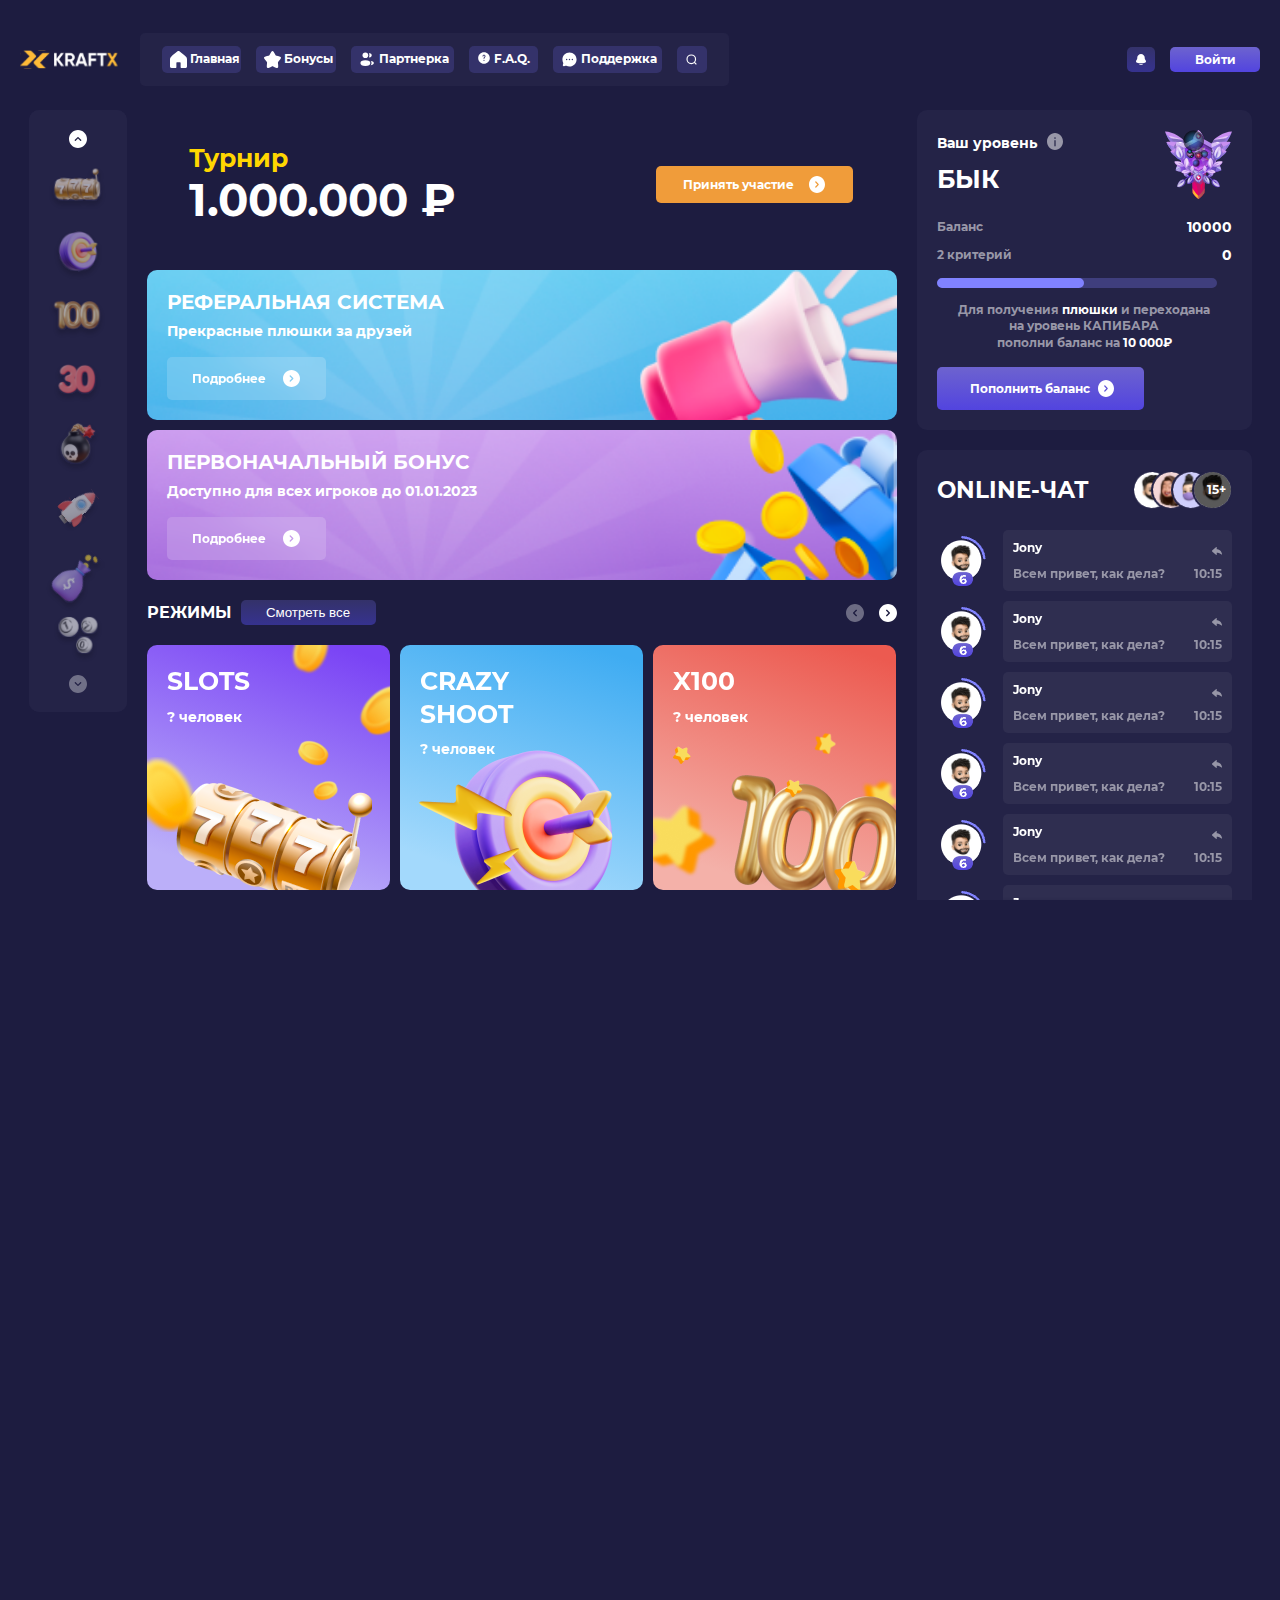
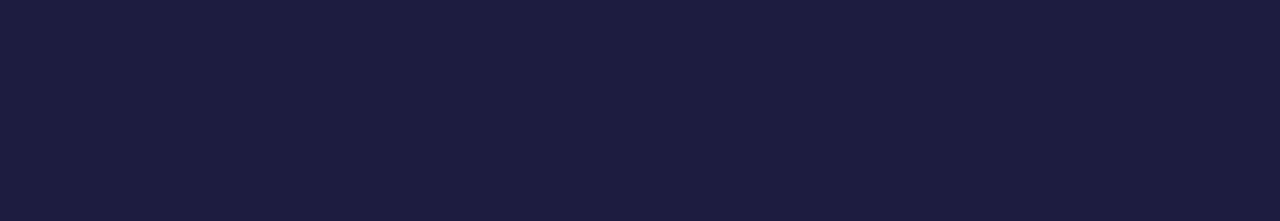
==== index.html @ 792ee2bb "1" ====
<!DOCTYPE html>
<html lang="ru">
  <head>
    <meta charset="UTF-8" />
    <meta name="viewport" content="width=device-width, initial-scale=1.0" />
    <link
      rel="stylesheet"
      href="https://cdn.jsdelivr.net/npm/swiper@11/swiper-bundle.min.css"
    />
    <link rel="stylesheet" href="css/index.css" />
    <title>kraftX</title>
  </head>
  <body class="page">
    <div class="wrapper">
      <header class="header">
        <div class="header__wrapper">
          <div class="header__inner">
            <img class="logo" src="img/logo.svg" alt="лого" />
            <ul class="header__list">
              <li>
                <img src="img/Vector.svg" alt="icon" />
                <a href="#">Главная</a>
              </li>
              <li>
                <img src="img/Vector (1).svg" alt="icon" />
                <a href="#">Бонусы</a>
              </li>
              <li>
                <img src="img/Vector(2).svg" alt="icon" />
                <a href="#">Партнерка</a>
              </li>
              <li>
                <a href="#"><img src="img/Vector(3).svg" alt="icon" /></a>
                <a href="#">F.A.Q.</a>
              </li>
              <li>
                <img src="img/Vector(4).svg" alt="icon" />
                <a href="#">Поддержка</a>
              </li>
              <li class="nav-search">
                <input class="input-search" type="text" placeholder="Поиск" />
                <img src="img/search.svg" alt="search" />
              </li>
            </ul>
            <div class="header__item-btn">
              <a href="#">
                <img
                  class="chat__send-wrap-img"
                  src="img/Vector(5).svg"
                  alt="иконка"
                />
              </a>
              <button class="header__in-button">Войти</button>
            </div>
            <div class="header__burger">
              <span></span>
            </div>
          </div>
        </div>
      </header>
      <div class="mobile-menu">
        <div class="mobile-menu-inner">
          <ul class="mobile-list">
            <li>
              <a class="link-mobile" href="">Главная</a>
            </li>
            <li>
              <a class="link-mobile" href="#">Бонусы</a>
            </li>
            <li>
              <a class="link-mobile" href="">Партнерка</a>
            </li>
            <li>
              <a class="link-mobile" href="#">FAQ</a>
            </li>
            <li>
              <a class="link-mobile" href="#">Поддержка</a>
            </li>
            <li class="nav-search-mobile">
              <input class="input-search" type="text" placeholder="Поиск" />
              <img src="img/search.svg" alt="search" />
            </li>
            <li>
              <button class="header__in-button-mob">Войти</button>
            </li>
          </ul>
        </div>
      </div>
      <main class="content">
        <section class="main-section">
          <div class="container">
            <div class="main-section__wrapper">
              <div class="aside-wrapper">
                <aside class="aside__first-two">
                  <span class="aside-top"></span>
                  <span class="aside-bottom"></span>
                  <div class="swiper-button-prev-two">
                    <img src="img/Vector (2).svg" alt="prev" />
                  </div>
                  <div class="swiper-button-next-two">
                    <img src="img/Vector (33).svg" alt="next" />
                  </div>
                  <div class="swiper swiper-two">
                    <div class="swiper-wrapper swiper-wrapper-two">
                      <div class="swiper-slide swiper-slide-two">
                        <a href="#" target="_blank">
                          <img class="slide-1" src="img/game1.svg" alt="" />
                        </a>
                        <div class="slide-hover"></div>
                      </div>
                      <div class="swiper-slide swiper-slide-two">
                        <a href="#" target="_blank">
                          <img class="slide-2" src="img/game2.svg" alt="" />
                        </a>
                        <div class="slide-hover"></div>
                      </div>
                      <div class="swiper-slide swiper-slide-two">
                        <a href="#" target="_blank">
                          <img class="slide-3" src="img/game3.svg" alt="" />
                        </a>
                        <div class="slide-hover"></div>
                      </div>
                      <div class="swiper-slide swiper-slide-two">
                        <a href="#" target="_blank">
                          <img class="slide-4" src="img/game4.svg" alt="" />
                        </a>
                        <div class="slide-hover"></div>
                      </div>
                      <div class="swiper-slide swiper-slide-two">
                        <a href="#" target="_blank">
                          <img class="slide-5" src="img/game5.svg" alt="" />
                        </a>
                        <div class="slide-hover"></div>
                      </div>
                      <div class="swiper-slide swiper-slide-two">
                        <a href="#" target="_blank">
                          <img class="slide-6" src="img/game6.svg" alt="" />
                        </a>
                        <div class="slide-hover"></div>
                      </div>
                      <div class="swiper-slide swiper-slide-two">
                        <a href="#" target="_blank">
                          <img class="slide-7" src="img/game7.svg" alt="" />
                        </a>
                        <div class="slide-hover"></div>
                      </div>
                      <div class="swiper-slide swiper-slide-two">
                        <a href="#" target="_blank">
                          <img class="slide-8" src="img/game8.svg" alt="" />
                        </a>
                        <div class="slide-hover"></div>
                      </div>
                      <div class="swiper-slide swiper-slide-two">
                        <a href="#" target="_blank">
                          <img class="slide-1" src="img/game1.svg" alt="" />
                        </a>
                        <div class="slide-hover"></div>
                      </div>
                      <div class="swiper-slide swiper-slide-two">
                        <a href="#" target="_blank">
                          <img class="slide-2" src="img/game2.svg" alt="" />
                        </a>
                        <div class="slide-hover"></div>
                      </div>
                      <div class="swiper-slide swiper-slide-two">
                        <a href="#" target="_blank">
                          <img class="slide-3" src="img/game3.svg" alt="" />
                        </a>
                        <div class="slide-hover"></div>
                      </div>
                    </div>
                  </div>
                </aside>
                <span class="aside-button">
                  <div class="aside-button-info">
                    <span></span>
                    <p>1000</p>
                  </div>
                </span>
              </div>
              <div class="baners">
                <a href="#">
                  <div class="baners__top">
                    <div class="baners__top-text">
                      <h1>Турнир</h1>
                      <h2>1.000.000 ₽</h2>
                    </div>
                    <button class="btn-hover">
                      Принять участие
                      <img
                        class="btn-hover-img"
                        src="img/Vector (6).svg"
                        alt="icon"
                      />
                    </button>
                  </div>
                </a>
                <div class="baners__centr">
                  <div class="baners__centr-left">
                    <!--ссылка перехода по клику баннера-->
                    <a class="baners-link" href="#"></a>
                    <div class="baners__centr-left-text">
                      <h2>Реферальная система</h2>
                      <h3>Прекрасные плюшки за друзей</h3>
                    </div>
                    <button class="btn-hover">
                      <a href="#">Подробнее</a>
                      <img
                        class="btn-hover-img"
                        src="img/Vector (6).svg"
                        alt="icon"
                      />
                    </button>
                  </div>
                  <div class="baners__centr-left baners__centr-right">
                    <!--ссылка перехода по клику баннера-->
                    <a class="baners-link" href="#"></a>
                    <div class="baners__centr-left-text">
                      <h2>Первоначальный бонус</h2>
                      <h3>Доступно для всех игроков до 01.01.2023</h3>
                    </div>
                    <button class="btn-hover">
                      <a href="#">Подробнее</a>
                      <img
                        class="btn-hover-img"
                        src="img/Vector (6).svg"
                        alt="icon"
                      />
                    </button>
                  </div>
                </div>
                <div class="nav-centr">
                  <div class="nav-centr__item">
                    <h2>Режимы</h2>
                    <button>
                      <a href="#">Смотреть все</a>
                    </button>
                  </div>
                  <div class="centr-button-item">
                    <div
                      class="swiper-button-prev centr-button-prev swiper-button-disabled"
                      tabindex="-1"
                      role="button"
                      aria-label="Previous slide"
                      aria-controls="swiper-wrapper-53e3101ac05f168f9"
                      aria-disabled="true"
                    >
                      <img src="img/Vector (2).svg" alt="prev" />
                    </div>
                    <div
                      class="swiper-button-next centr-button-next"
                      tabindex="0"
                      role="button"
                      aria-label="Next slide"
                      aria-controls="swiper-wrapper-53e3101ac05f168f9"
                      aria-disabled="false"
                    >
                      <img src="img/Vector (33).svg" alt="next" />
                    </div>
                  </div>
                </div>
                <article>
                  <div
                    class="swiper mySwiper swiper-initialized swiper-horizontal swiper-backface-hidden"
                  >
                    <div
                      class="swiper-wrapper"
                      id="swiper-wrapper-53c22858ede9c246"
                      aria-live="polite"
                    >
                      <div
                        class="swiper-slide swiper-slide-active"
                        role="group"
                        aria-label="1 / 5"
                        style="width: 224.25px; margin-right: 10px"
                      >
                        <div class="swiper-slide-centr">
                          <div class="swiper-slide slots slots-1-bg">
                            <!--ссылка перехода по клику баннера-->
                            <a class="baners-link" href="#"></a>
                            <img
                              class="slots-1-img"
                              src="./img/s1.png"
                              alt=""
                            />
                            <img class="ps-5" src="./img/ps-5.png" alt="" />
                            <img class="ps-4" src="./img/ps-4.png" alt="" />
                            <img class="ps-3" src="./img/ps-3.png" alt="" />
                            <img class="ps-2" src="./img/ps-2.png" alt="" />
                            <img class="ps-1" src="./img/ps1.png" alt="" />
                            <a class="slots-2-text" href="#">
                              <h3>Slots</h3>
                              <p>? человек</p>
                            </a>
                          </div>
                          <div class="swiper-slide slots slots-5 slots-5-bg">
                            <!--ссылка перехода по клику баннера-->
                            <a class="baners-link" href="#"></a>
                            <img
                              class="slots-5-img"
                              src="./img/s5.png"
                              alt=""
                            />
                            <img class="ps5-1" src="./img/ps5-1.png" alt="" />
                            <img class="ps5-2" src="./img/ps5-2.png" alt="" />
                            <img class="ps5-3" src="./img/ps5-2.png" alt="" />
                            <a class="slots-2-text" href="#">
                              <h3>Mines</h3>
                              <p>? человек</p>
                            </a>
                          </div>
                        </div>
                      </div>
                      <div
                        class="swiper-slide swiper-slide-next"
                        role="group"
                        aria-label="2 / 5"
                        style="width: 224.25px; margin-right: 10px"
                      >
                        <div class="swiper-slide-centr">
                          <div class="swiper-slide slots slots-2 slots-2-bg">
                            <!--ссылка перехода по клику баннера-->
                            <a class="baners-link" href="#"></a>
                            <img
                              class="slots-2-img"
                              src="./img/s2.png"
                              alt=""
                            />
                            <img
                              class="slots-2-icon"
                              src="./img/Rectangle1.png"
                              alt=""
                            />
                            <img
                              class="slots-2-icon2"
                              src="./img/Rectangle2.png"
                              alt=""
                            />
                            <a class="slots-2-text" href="#">
                              <h3>
                                Crazy<br />
                                shoot
                              </h3>
                              <p>? человек</p>
                            </a>
                          </div>
                          <div class="swiper-slide slots slots-6 slots-6-bg">
                            <!--ссылка перехода по клику баннера-->
                            <a class="baners-link" href="#"></a>
                            <img
                              class="slots-6-img"
                              src="./img/s6.png"
                              alt=""
                            />
                            <img
                              class="slots-6-icon1"
                              src="./img/slots-6-icon1.png"
                              alt=""
                            />
                            <img
                              class="slots-6-icon2"
                              src="./img/slots-6-icon.png"
                              alt=""
                            />
                            <img
                              class="slots-6-icon3"
                              src="./img/slots-6-icon2.png"
                              alt=""
                            />
                            <img
                              class="slots-6-icon4"
                              src="./img/slots-6-icon4.png"
                              alt=""
                            />
                            <a class="slots-2-text" href="#">
                              <h3>Crash</h3>
                              <p>? человек</p>
                            </a>
                          </div>
                        </div>
                      </div>
                      <div
                        class="swiper-slide"
                        role="group"
                        aria-label="3 / 5"
                        style="width: 224.25px; margin-right: 10px"
                      >
                        <div class="swiper-slide-centr">
                          <div class="swiper-slide slots slots-2 slots-3-bg">
                            <!--ссылка перехода по клику баннера-->
                            <a class="baners-link" href="#"></a>
                            <img
                              class="slots-3-img"
                              src="./img/s3.png"
                              alt=""
                            />
                            <img
                              class="slots-3-icon1"
                              src="./img/slots-3-icon1.png"
                              alt=""
                            />
                            <img
                              class="slots-3-icon2"
                              src="./img/slots-3-icon2.png"
                              alt=""
                            />
                            <img
                              class="slots-3-icon3"
                              src="./img/slots-3-icon3.png"
                              alt=""
                            />
                            <img
                              class="slots-3-icon4"
                              src="./img/slots-3-icon4.png"
                              alt=""
                            />
                            <img
                              class="slots-3-icon5"
                              src="./img/slots-3-icon5.png"
                              alt=""
                            />
                            <img
                              class="slots-3-icon6"
                              src="./img/slots-3-icon6.png"
                              alt=""
                            />
                            <a class="slots-2-text" href="#">
                              <h3>X100</h3>
                              <p>? человек</p>
                            </a>
                          </div>
                          <div class="swiper-slide slots slots-6 slots-0-bg">
                            <!--ссылка перехода по клику баннера-->
                            <a class="baners-link" href="#"></a>
                            <img
                              class="slots-0-img"
                              src="./img/s0.png"
                              alt=""
                            />
                            <img
                              class="slots-0-icon1"
                              src="./img/slots-0-icon1.png"
                              alt=""
                            />
                            <img
                              class="slots-0-icon2"
                              src="./img/slots-0-icon2.png"
                              alt=""
                            />
                            <img
                              class="slots-0-icon3"
                              src="./img/slots-0-icon3.png"
                              alt=""
                            />
                            <img
                              class="slots-0-icon4"
                              src="./img/slots-0-icon4.png"
                              alt=""
                            />
                            <a class="slots-2-text" href="#">
                              <h3>coinflip</h3>
                              <p>? человек</p>
                            </a>
                          </div>
                        </div>
                      </div>
                      <div
                        class="swiper-slide"
                        role="group"
                        aria-label="4 / 5"
                        style="width: 224.25px; margin-right: 10px"
                      >
                        <div class="swiper-slide-centr">
                          <div class="swiper-slide slots slots-2 slots-4-bg">
                            <!--ссылка перехода по клику баннера-->
                            <a class="baners-link" href="#"></a>
                            <img
                              class="slots-4-img"
                              src="./img/s4.png"
                              alt=""
                            />
                            <img
                              class="slots-4-icon1"
                              src="./img/slots-4-icon1.png"
                              alt=""
                            />
                            <img
                              class="slots-4-icon2"
                              src="./img/slots-4-icon2.png"
                              alt=""
                            />
                            <img
                              class="slots-4-icon3"
                              src="./img/slots-4-icon3.png"
                              alt=""
                            />
                            <img
                              class="slots-4-icon4"
                              src="./img/slots-4-icon4.png"
                              alt=""
                            />
                            <a class="slots-2-text" href="#">
                              <h3>X300</h3>
                              <p>? человек</p>
                            </a>
                          </div>
                          <div class="swiper-slide slots slots-6 slots-7-bg">
                            <!--ссылка перехода по клику баннера-->
                            <a class="baners-link" href="#"></a>
                            <img
                              class="slots-7-icon1"
                              src="./img/slots-7-icon1.png"
                              alt=""
                            />
                            <img
                              class="slots-7-icon2"
                              src="./img/slots-7-icon2.png"
                              alt=""
                            />
                            <img
                              class="slots-7-icon3"
                              src="./img/slots-7-icon3.png"
                              alt=""
                            />
                            <img
                              class="slots-7-icon4"
                              src="./img/slots-7-icon4.png"
                              alt=""
                            />
                            <img
                              class="slots-7-icon5"
                              src="./img/slots-7-icon5.png"
                              alt=""
                            />
                            <img
                              class="slots-7-icon6"
                              src="./img/slots-7-icon6.png"
                              alt=""
                            />
                            <a class="slots-2-text" href="#">
                              <h3>keno</h3>
                              <p>? человек</p>
                            </a>
                          </div>
                        </div>
                      </div>
                      <div
                        class="swiper-slide"
                        role="group"
                        aria-label="5 / 5"
                        style="width: 224.25px; margin-right: 10px"
                      >
                        <div class="swiper-slide-centr">
                          <div class="swiper-slide slots slots-7-bg">
                            <!--ссылка перехода по клику баннера-->
                            <a class="baners-link" href="#"></a>
                            <a class="slots-2-text" href="#">
                              <h3>Slots</h3>
                              <p>? человек</p>
                            </a>
                          </div>
                          <div class="swiper-slide slots slots-7-bg">
                            <!--ссылка перехода по клику баннера-->
                            <a class="baners-link" href="#"></a>
                            <a class="slots-2-text" href="#">
                              <h3>Mines</h3>
                              <p>? человек</p>
                            </a>
                          </div>
                        </div>
                      </div>
                    </div>

                    <div class="swiper-pagination"></div>
                    <span
                      class="swiper-notification"
                      aria-live="assertive"
                      aria-atomic="true"
                    ></span>
                  </div>
                </article>
              </div>
              <div class="aside-left-wrapper">
                <div class="aside-left">
                  <div class="aside-left__top">
                    <div class="aside-left__top-item">
                      <div class="aside-left__top-text">
                        <p>Ваш уровень</p>
                        <a class="info-visible" href="#"
                          ><img src="img/Vector (32).svg" alt="icon" />
                          <div class="info-hidden"></div
                        ></a>
                      </div>
                      <h4>Бык</h4>
                    </div>
                    <div class="aside-left__top-image">
                      <img src="img/Group.svg" alt="icon" />
                    </div>
                  </div>
                  <div class="aside-left__centr">
                    <div class="aside-left__centr-text">
                      <p>Баланс</p>
                      <span>10000</span>
                    </div>
                    <div class="aside-left__centr-text">
                      <p>2 критерий</p>
                      <span>0</span>
                    </div>
                  </div>
                  <div class="aside-level-line__container">
                    <div class="aside-level__line-1"></div>
                    <div class="aside-level__line-2"></div>
                  </div>
                  <div class="get-bounuses">
                    <p>Для получения <span>плюшки</span> и переходана</p>
                    <p>на уровень КАПИБАРА</p>
                    <p>пополни баланс на <span>10 000₽</span></p>
                  </div>
                  <div class="up-balance">
                    <button class="btn-hover">
                      <a href="#">Пополнить баланс</a>
                      <img
                        class="btn-hover-img"
                        src="img/Vector (6).svg"
                        alt="icon"
                      />
                    </button>
                  </div>
                </div>
                <div class="aside-left__chat">
                  <div class="aside-left__chat-top">
                    <h3>Online-чат</h3>
                    <div class="aside-left__chat-images">
                      <img src="img/img.png" alt="profile" />
                      <img src="img/img (1).png" alt="profile" />
                      <img src="img/img (2).png" alt="profile" />
                      <div class="chat-numbers">
                        <img src="img/img (3).png" alt="profile" />
                        <p>15+</p>
                      </div>
                    </div>
                  </div>
                  <div class="aside-left__chat-text">
                    <div class="chat-group__article-container">
                      <img src="img/person level.png" alt="person-icon" />
                      <div class="chat-group__container">
                        <div>
                          <div class="chat-container-1">
                            <h5>Jony</h5>
                            <a href="#"
                              ><img
                                class="chat-share__icon"
                                src="img/Vector (45).svg"
                                alt="share icon"
                            /></a>
                          </div>
                        </div>
                        <div class="chat-container-2">
                          <p>Всем привет, как дела?</p>
                          <p>10:15</p>
                        </div>
                      </div>
                    </div>
                    <div class="chat-group__article-container">
                      <img src="img/person level.png" alt="person-icon" />
                      <div class="chat-group__container">
                        <div>
                          <div class="chat-container-1">
                            <h5>Jony</h5>
                            <a href="#"
                              ><img
                                class="chat-share__icon"
                                src="img/Vector (45).svg"
                                alt="share icon"
                            /></a>
                          </div>
                        </div>
                        <div class="chat-container-2">
                          <p>Всем привет, как дела?</p>
                          <p>10:15</p>
                        </div>
                      </div>
                    </div>
                    <div class="chat-group__article-container">
                      <img src="img/person level.png" alt="person-icon" />
                      <div class="chat-group__container">
                        <div>
                          <div class="chat-container-1">
                            <h5>Jony</h5>
                            <a href="#"
                              ><img
                                class="chat-share__icon"
                                src="img/Vector (45).svg"
                                alt="share icon"
                            /></a>
                          </div>
                        </div>
                        <div class="chat-container-2">
                          <p>Всем привет, как дела?</p>
                          <p>10:15</p>
                        </div>
                      </div>
                    </div>
                    <div class="chat-group__article-container">
                      <img src="img/person level.png" alt="person-icon" />
                      <div class="chat-group__container">
                        <div>
                          <div class="chat-container-1">
                            <h5>Jony</h5>
                            <a href="#"
                              ><img
                                class="chat-share__icon"
                                src="img/Vector (45).svg"
                                alt="share icon"
                            /></a>
                          </div>
                        </div>
                        <div class="chat-container-2">
                          <p>Всем привет, как дела?</p>
                          <p>10:15</p>
                        </div>
                      </div>
                    </div>
                    <div class="chat-group__article-container">
                      <img src="img/person level.png" alt="person-icon" />
                      <div class="chat-group__container">
                        <div>
                          <div class="chat-container-1">
                            <h5>Jony</h5>
                            <a href="#"
                              ><img
                                class="chat-share__icon"
                                src="img/Vector (45).svg"
                                alt="share icon"
                            /></a>
                          </div>
                        </div>
                        <div class="chat-container-2">
                          <p>Всем привет, как дела?</p>
                          <p>10:15</p>
                        </div>
                      </div>
                    </div>
                    <div class="chat-group__article-container">
                      <img src="img/person level.png" alt="person-icon" />
                      <div class="chat-group__container">
                        <div>
                          <div class="chat-container-1">
                            <h5>Jony</h5>
                            <a href="#"
                              ><img
                                class="chat-share__icon"
                                src="img/Vector (45).svg"
                                alt="share icon"
                            /></a>
                          </div>
                        </div>
                        <div class="chat-container-2">
                          <p>Всем привет, как дела?</p>
                          <p>10:15</p>
                        </div>
                      </div>
                    </div>
                    <div class="chat-group__article-container">
                      <img src="img/person level.png" alt="person-icon" />
                      <div class="chat-group__container">
                        <div>
                          <div class="chat-container-1">
                            <h5>Jony</h5>
                            <a href="#"
                              ><img
                                class="chat-share__icon"
                                src="img/Vector (45).svg"
                                alt="share icon"
                            /></a>
                          </div>
                        </div>
                        <div class="chat-container-2">
                          <p>Всем привет, как дела?</p>
                          <p>10:15</p>
                        </div>
                      </div>
                    </div>
                  </div>
                  <div class="message-btn">
                    <form method="" action="" class="chat-functions">
                      <input type="text" placeholder="Введите сообщение..." />
                      <div class="chat__send-messages-container">
                        <a href="#"><img src="img/Icon.svg" alt="" /></a>
                        <input
                          class="chat__send-message"
                          type="submit"
                          value=""
                        />
                        <div class="chat__send-wrap">
                          <img
                            class="chat__send-wrap-img"
                            src="img/Property 1= Post.svg"
                            alt=""
                          />
                        </div>
                      </div>
                    </form>
                  </div>
                </div>
              </div>
            </div>
          </div>
        </section>
        <div class="win-table">
          <div>
            <article>
              <div class="win__section">
                <h3>Выигрыши</h3>
                <div class="win-text">
                  <div class="win-text-top">
                    <p data-tab="tab-1" class="tab-button tab-active">Все</p>
                    <p data-tab="tab-2" class="tab-button">ТОП-недели</p>
                    <p data-tab="tab-3" class="tab-button">ТОП-месяца</p>
                  </div>

                  <div class="win-text__buttons">
                    <a href="#" id="button-prev"
                      ><img src="img/Vector (2).svg" alt="prev"
                    /></a>
                    <a href="#" id="button-next"
                      ><img src="img/Vector (33).svg" alt="next"
                    /></a>
                  </div>
                </div>
              </div>
            </article>
          </div>
          <div class="winnings__section">
            <table>
              <thead>
                <tr>
                  <th class="tr-left">Игрок</th>
                  <th class="tr-left">Игра</th>
                  <th class="tr-left">Ставка</th>
                  <th class="tr-left">Коэффициент</th>
                  <th class="tr-left">Выигрыш</th>
                </tr>
              </thead>
              <tbody id="tab-1" class="tabs-content">
                <tr>
                  <th>
                    <div class="tab-content__prof">
                      <img
                        class="tab-content__img"
                        src="img/img.png"
                        alt="аватар"
                      />
                      <p class="tab-content__name">Kenneth Collins</p>
                    </div>
                  </th>
                  <th>
                    <div class="lots lots1">Slots</div>
                  </th>
                  <th>
                    <div class="tab-content__count">
                      <p>56</p>
                      <img src="img/money.svg" alt="money" />
                    </div>
                  </th>
                  <th>
                    <p class="tab-content__kaf">0.00x</p>
                  </th>
                  <th>
                    <div class="tab-content__count tab-content__count2">
                      <p>56</p>
                      <img src="img/money.svg" alt="money" />
                    </div>
                  </th>
                </tr>
                <tr>
                  <th>
                    <div class="tab-content__prof">
                      <img
                        class="tab-content__img"
                        src="img/img.png"
                        alt="аватар"
                      />
                      <p class="tab-content__name">Kenneth Collins</p>
                    </div>
                  </th>
                  <th>
                    <div class="lots lots2">Crazy shoot</div>
                  </th>
                  <th>
                    <div class="tab-content__count">
                      <p>56</p>
                      <img src="img/money.svg" alt="money" />
                    </div>
                  </th>
                  <th>
                    <p class="tab-content__kaf">0.00x</p>
                  </th>
                  <th>
                    <div class="tab-content__count tab-content__count2">
                      <p>56</p>
                      <img src="img/money.svg" alt="money" />
                    </div>
                  </th>
                </tr>
                <tr>
                  <th>
                    <div class="tab-content__prof">
                      <img
                        class="tab-content__img"
                        src="img/img.png"
                        alt="аватар"
                      />
                      <p class="tab-content__name">Kenneth Collins</p>
                    </div>
                  </th>
                  <th>
                    <div class="lots lots3">x100</div>
                  </th>
                  <th>
                    <div class="tab-content__count">
                      <p>56</p>
                      <img src="img/money.svg" alt="money" />
                    </div>
                  </th>
                  <th>
                    <p class="tab-content__kaf">0.00x</p>
                  </th>
                  <th>
                    <div class="tab-content__count tab-content__count2">
                      <p>56</p>
                      <img src="img/money.svg" alt="money" />
                    </div>
                  </th>
                </tr>
                <tr>
                  <th>
                    <div class="tab-content__prof">
                      <img
                        class="tab-content__img"
                        src="img/img.png"
                        alt="аватар"
                      />
                      <p class="tab-content__name">Kenneth Collins</p>
                    </div>
                  </th>
                  <th>
                    <div class="lots lots4">x30</div>
                  </th>
                  <th>
                    <div class="tab-content__count">
                      <p>56</p>
                      <img src="img/money.svg" alt="money" />
                    </div>
                  </th>
                  <th>
                    <p class="tab-content__kaf">0.00x</p>
                  </th>
                  <th>
                    <div class="tab-content__count tab-content__count2">
                      <p>56</p>
                      <img src="img/money.svg" alt="money" />
                    </div>
                  </th>
                </tr>
                <tr>
                  <th>
                    <div class="tab-content__prof">
                      <img
                        class="tab-content__img"
                        src="img/img.png"
                        alt="аватар"
                      />
                      <p class="tab-content__name">Kenneth Collins</p>
                    </div>
                  </th>
                  <th>
                    <div class="lots lots3">Mines</div>
                  </th>
                  <th>
                    <div class="tab-content__count">
                      <p>56</p>
                      <img src="img/money.svg" alt="money" />
                    </div>
                  </th>
                  <th>
                    <p class="tab-content__kaf">0.00x</p>
                  </th>
                  <th>
                    <div class="tab-content__count tab-content__count2">
                      <p>56</p>
                      <img src="img/money.svg" alt="money" />
                    </div>
                  </th>
                </tr>
                <tr>
                  <th>
                    <div class="tab-content__prof">
                      <img
                        class="tab-content__img"
                        src="img/img.png"
                        alt="аватар"
                      />
                      <p class="tab-content__name">Kenneth Collins</p>
                    </div>
                  </th>
                  <th>
                    <div class="lots lots1">Crash</div>
                  </th>
                  <th>
                    <div class="tab-content__count">
                      <p>56</p>
                      <img src="img/money.svg" alt="money" />
                    </div>
                  </th>
                  <th>
                    <p class="tab-content__kaf">0.00x</p>
                  </th>
                  <th>
                    <div class="tab-content__count tab-content__count2">
                      <p>56</p>
                      <img src="img/money.svg" alt="money" />
                    </div>
                  </th>
                </tr>
                <tr>
                  <th>
                    <div class="tab-content__prof">
                      <img
                        class="tab-content__img"
                        src="img/img.png"
                        alt="аватар"
                      />
                      <p class="tab-content__name">Kenneth Collins</p>
                    </div>
                  </th>
                  <th>
                    <div class="lots lots2">Keno</div>
                  </th>
                  <th>
                    <div class="tab-content__count">
                      <p>56</p>
                      <img src="img/money.svg" alt="money" />
                    </div>
                  </th>
                  <th>
                    <p class="tab-content__kaf">0.00x</p>
                  </th>
                  <th>
                    <div class="tab-content__count tab-content__count2">
                      <p>56</p>
                      <img src="img/money.svg" alt="money" />
                    </div>
                  </th>
                </tr>
              </tbody>
              <tbody id="tab-2" class="tabs-content tab-hidden">
                <tr>
                  <th>
                    <div class="tab-content__prof">
                      <img
                        class="tab-content__img"
                        src="img/img.png"
                        alt="аватар"
                      />
                      <p class="tab-content__name">Kenneth Collins</p>
                    </div>
                  </th>
                  <th>
                    <div class="lots lots1">Slots</div>
                  </th>
                  <th>
                    <div class="tab-content__count">
                      <p>56</p>
                      <img src="img/money.svg" alt="money" />
                    </div>
                  </th>
                  <th>
                    <p class="tab-content__kaf">0.00x</p>
                  </th>
                  <th>
                    <div class="tab-content__count tab-content__count2">
                      <p>56</p>
                      <img src="img/money.svg" alt="money" />
                    </div>
                  </th>
                </tr>
                <tr>
                  <th>
                    <div class="tab-content__prof">
                      <img
                        class="tab-content__img"
                        src="img/img.png"
                        alt="аватар"
                      />
                      <p class="tab-content__name">Kenneth Collins</p>
                    </div>
                  </th>
                  <th>
                    <div class="lots lots2">Crazy shoot</div>
                  </th>
                  <th>
                    <div class="tab-content__count">
                      <p>56</p>
                      <img src="img/money.svg" alt="money" />
                    </div>
                  </th>
                  <th>
                    <p class="tab-content__kaf">0.00x</p>
                  </th>
                  <th>
                    <div class="tab-content__count tab-content__count2">
                      <p>56</p>
                      <img src="img/money.svg" alt="money" />
                    </div>
                  </th>
                </tr>
              </tbody>
              <tbody id="tab-3" class="tabs-content tab-hidden">
                <tr>
                  <th>
                    <div class="tab-content__prof">
                      <img
                        class="tab-content__img"
                        src="img/img.png"
                        alt="аватар"
                      />
                      <p class="tab-content__name">Kenneth Collins</p>
                    </div>
                  </th>
                  <th>
                    <div class="lots lots1">Slots</div>
                  </th>
                  <th>
                    <div class="tab-content__count">
                      <p>56</p>
                      <img src="img/money.svg" alt="money" />
                    </div>
                  </th>
                  <th>
                    <p class="tab-content__kaf">0.00x</p>
                  </th>
                  <th>
                    <div class="tab-content__count tab-content__count2">
                      <p>56</p>
                      <img src="img/money.svg" alt="money" />
                    </div>
                  </th>
                </tr>
              </tbody>
            </table>
          </div>
        </div>
      </main>
      <footer class="footer">
        <div class="footer__wrapper">
          <ul>
            <li>
              <a href="#">Контакты</a>
            </li>
            <li>
              <a href="#">Соглашение</a>
            </li>
            <li>
              <a href="#">Политика конфиденциальности</a>
            </li>
          </ul>
          <ul>
            <li>
              <p>социальные сети</p>
            </li>
            <li>
              <a href="#">
                <img src="img/telegram.svg" alt="telegram" />
              </a>
            </li>
            <li>
              <a href="#">
                <img src="img/vk.svg" alt="vk" />
              </a>
            </li>
          </ul>
        </div>
      </footer>
      <section class="nav-down">
        <ul>
          <li>
            <a href="level.html">уровень</a>
          </li>
          <li>
            <a href="chat.html">чат</a>
          </li>
          <li>
            <a href="records.html">рекорды</a>
          </li>
        </ul>
      </section>
    </div>
    <script src="https://cdn.jsdelivr.net/npm/swiper@11/swiper-bundle.min.js"></script>
    <script src="js/script.js"></script>
    <script src="js/swiper.js"></script>
  </body>
</html>
---- css/index.css ----
@font-face {
  font-family: "Montserrat";
  src: url(../fonts/Montserrat-Medium.ttf);
}

@font-face {
  font-family: "Montserrat";
  src: url(../fonts/Montserrat-Bold.ttf);
}

html,
body {
  overflow-x: hidden;
  height: 100%;
}

html {
  box-sizing: border-box;
}

body {
  background-color: rgb(29, 28, 64);
}

*,
*::after,
*::before {
  margin: 0;
  padding: 0;
  box-sizing: inherit;
}

ul li,
ol li {
  list-style: none;
}

a {
  text-decoration: none;
  color: white;
}

button {
  border: none;
}
.wrapper {
  display: flex;
  flex-direction: column;
  max-width: 1440px;
  width: 100%;
  font-family: "Montserrat", sans-serif;
  text-rendering: optimizeLegibility;
  -webkit-font-smoothing: antialiased;
  -moz-osx-font-smoothing: grayscale;
  -webkit-text-size-adjust: 100%;
  -ms-text-size-adjust: 100%;
  -moz-text-size-adjust: 100%;
  margin: 0 auto;
}
/**************/
.container {
  width: 100%;
  padding-left: 20px;
  padding-right: 20px;
  overflow: hidden;
}
@media screen and (max-width: 450px) {
  .container {
    margin: 30px auto 50px;
  }
}
.main-section {
  width: 100%;
  display: flex;
}
.main-section__wrapper {
  width: 100%;
  display: flex;
  justify-content: space-between;
  gap: 5px;
  margin: 20px auto 30px;
  overflow: hidden;
}
@media screen and (max-width: 1420px) {
  .main-section__wrapper {
    justify-content: center;
    gap: 20px;
  }
}
@media screen and (max-width: 1150px) {
  .main-section__wrapper {
    flex-direction: column-reverse;
    align-items: center;
  }
}

/*******************/
.aside-wrapper {
  display: flex;
  flex-direction: column;
  width: 98px;
  position: relative;
}
@media screen and (max-width: 1265px) {
  .aside-wrapper {
    display: none;
  }
}
.aside__first-two {
  width: 98px;
  height: 602px;
  border-radius: 10px;
  background: #242347;
  display: flex;
  align-items: center;
  position: relative;
}
.aside-top {
  position: absolute;
  top: 0;
  width: 98px;
  height: 50px;
  display: block;
  background: #242347;
  border-radius: 10px 10px 0 0;
  z-index: 9999;
}
.aside-bottom {
  position: absolute;
  bottom: 0;
  width: 98px;
  height: 50px;
  display: block;
  background: #242347;
  border-radius: 0 0 10px 10px;
  z-index: 9999;
}
.swiper-two {
  width: 54px;
  height: 502px;
  overflow: visible;
  z-index: 2 !important;
}
.swiper-two::-webkit-scrollbar {
  width: 0 !important;
}
.swiper-button-prev-two,
.swiper-button-next-two {
  width: 18px;
  height: 18px;
  border-radius: 50%;
  left: 50%;
  transform: translate(-50%);
  z-index: 9999;
  position: absolute;
  cursor: pointer;
}
.swiper-button-next-two.swiper-button-disabled {
  opacity: 0.35;
  cursor: auto;
  pointer-events: none;
}
.swiper-button-prev-two.swiper-button-disabled {
  opacity: 0.35;
  cursor: auto;
  pointer-events: none;
}
.swiper-button-prev-two img {
  width: 100%;
  height: 100%;
  transform: rotate(-90deg);
}
.swiper-button-prev-two {
  top: auto;
  bottom: 19px;
}

.swiper-button-next-two {
  top: 20px;
}
.swiper-button-next-two img {
  width: 100%;
  height: 100%;
  transform: rotate(-90deg);
}
.swiper-slide-two {
  position: relative;
  width: 54px !important;
  height: 54px !important;
  margin: 0;
}
.swiper-slide-two img {
}
.swiper-wrapper {
  z-index: 5 !important;
}
.swiper-slide-two {
  position: relative;
  width: 54px;
  height: 54px;
  z-index: 9999 !important;
}

.slide-hover:before {
  content: "game";
  position: absolute;
  top: 9.5px;
  right: -86px;
  width: 77px;
  height: 35px;
  background: linear-gradient(180deg, #34326a 0%, #36328f 100%);
  border-radius: 10px;
  z-index: 9999;
  display: flex;
  align-items: center;
  justify-content: center;
  font-family: "Montserrat", sans-serif;
  font-weight: 500;
  font-size: 12px;
  line-height: 14.63px;
  color: #ffffff;
  display: none;
}

.slide-hover::after {
  content: url(../img/row.png);
  position: absolute;
  top: 19.5px;
  right: -10px;
  display: none;
}
.swiper-slide-two:hover .slide-hover:before {
  display: flex;
}
.swiper-slide-two:hover .slide-hover::after {
  display: flex;
}
.slide-1 {
  position: relative;
  right: 11px;
}
.slide-2 {
  position: relative;
}
.slide-3 {
  position: relative;
  right: 13px;
}
.slide-4 {
  position: relative;
  right: 5px;
}
.slide-5 {
  position: relative;
}
.slide-6 {
  position: relative;
}
.slide-7 {
  position: relative;
  right: 9px;
}
.slide-8 {
  position: relative;
}
.btn-hover-img {
  transition: all 0.3s ease-in-out;
}
.btn-hover:hover .btn-hover-img {
  position: relative;
  left: 3px;
}
.swiper-centr-btn {
  display: flex;
  align-items: center;
  gap: 15px;
  margin-left: auto;
}
.swiper-centr {
  width: 927px;
  height: 458, 5px;
}
.centr-button-prev,
.centr-button-next {
  width: 18px;
  height: 18px;
  border-radius: 50%;
  position: inherit;
  margin: 0;
}
.centr-button-prev img,
.centr-button-next img {
  width: 100%;
  height: 100%;
}
.swiper-slide-centr {
  /* width: 224.25px; */
  width: 100%;
  display: flex;
  flex-direction: column;
  gap: 10px;
  margin: 0 auto;
}
@media screen and (max-width: 1420px) {
  .swiper-slide-centr {
    width: 100%;
  }
}
.slide-centr-item {
  width: 224.25px;
  height: 245px;
  border-radius: 10px;
}

.aside-button {
  display: flex;
  width: 100%;
  height: 32%;
  background-color: rgb(29, 28, 64);
  z-index: 9999;
}
.aside-button-info {
  width: 59px;
  height: 17px;
  display: flex;
  align-items: center;
  justify-content: space-between;
  position: absolute;
  bottom: 8px;
  left: 18px;
}
.aside-button-info span {
  width: 10px;
  height: 10px;
  border-radius: 50%;
  background: #5aba38;
  box-shadow: 0px 0px 10.875px 0px #a3ff5a;
}
.aside-button-info p {
  font-family: "Montserrat", sans-serif;
  font-weight: 500;
  font-size: 14px;
  line-height: 17.07px;
  color: #ffffff;
}
/*===baners===*/
.baners {
  max-width: 927px;
  width: 100%;
  display: flex;
  flex-direction: column;
  gap: 20px;
}
@media screen and (max-width: 1420px) {
  .baners {
    max-width: 750px;
    gap: 10px;
  }
}
@media screen and (max-width: 1150px) {
  .baners {
    max-width: 100%;
  }
}
.baners__top {
  padding: 26px 44px 27px 42px;
  width: 100%;
  height: 150px;
  border-radius: 10px;
  background: url(../img/tournament.svg);
  background-repeat: no-repeat;
  background-size: cover;
  box-sizing: border-box;
  display: flex;
  align-items: center;
  justify-content: space-between;
}
@media screen and (max-width: 767px) {
  .baners__top {
    padding: 15px 35px 20px 20px;
    flex-direction: column;
    align-items: flex-start;
    gap: 10px;
  }
}
.baners__top-text {
  display: flex;
  flex-direction: column;
}
.baners__top-text h1 {
  font-family: "Montserrat", sans-serif;
  font-size: 25px;
  font-weight: 700;
  color: rgb(255, 214, 0);
}
.baners__top-text h2 {
  font-family: "Montserrat", sans-serif;
  font-size: 56.82px;
  font-weight: 700;
  color: white;
}
@media screen and (max-width: 1420px) {
  .baners__top-text h2 {
    font-size: 44.82px;
  }
}
.baners__top .btn-hover {
  width: 197px;
  padding: 10px 25px;
  display: flex;
  justify-content: center;
  align-items: center;
  gap: 15px;
  border-radius: 5px;
  backdrop-filter: blur(10px);
  background: linear-gradient(
    160.68deg,
    rgb(250, 231, 133) -1714.155%,
    rgb(240, 156, 58) -1650.191%
  );
  font-family: "Montserrat", sans-serif;
  font-size: 12px;
  font-weight: 700;
  line-height: 15px;
  color: white;
  cursor: pointer;
}
.baners__centr {
  width: 100%;
  display: flex;
  justify-content: space-between;
  gap: 10px;
}
@media screen and (max-width: 1420px) {
  .baners__centr {
    flex-direction: column;
  }
}
.baners__centr-left {
  position: relative;
  max-width: 453.5px;
  width: 100%;
  height: 150px;
  padding: 20px 40px 20px 20px;
  display: flex;
  flex-direction: column;
  justify-content: space-between;
  border-radius: 10px;
  background: url(../img/l.png);
  background-repeat: no-repeat;
  background-size: cover;
  box-sizing: border-box;
}
.baners-link {
  position: absolute;
  top: 0;
  left: 0;
  right: 0;
  bottom: 0;
  z-index: 10;
}
@media screen and (max-width: 1420px) {
  .baners__centr-left {
    max-width: 100%;
  }
}
.baners__centr-left-text {
  display: flex;
  flex-direction: column;
  gap: 3px;
}
.baners__centr-left-text h2 {
  font-family: "Montserrat", sans-serif;
  font-size: 25px;
  font-weight: 700;
  color: white;
  text-transform: uppercase;
}
@media screen and (max-width: 1420px) {
  .baners__centr-left-text h2 {
    font-size: 20px;
  }
}
.baners__centr-left-text h3 {
  font-family: "Montserrat", sans-serif;
  font-size: 14px;
  font-weight: 500;
  color: white;
  margin: 5px 0 14px 0;
}
.baners__centr-left .btn-hover {
  width: 159px;
  font-family: "Montserrat", sans-serif;
  font-size: 12px;
  font-weight: 700;
  background-color: transparent;
  color: white;
  border-radius: 5px;
  backdrop-filter: blur(10px);
  background: rgba(255, 255, 255, 0.16);
  padding: 13px 25px;
  display: flex;
  justify-content: center;
  align-items: center;
  gap: 17px;
  cursor: pointer;
}
@media screen and (max-width: 767px) {
  .baners__top .btn-hover {
    padding: 10px 15px;
    gap: 5px;
    width: fit-content;
  }
  .baners__top-text h2 {
    font-size: 33.82px;
  }
  .baners__centr-left .btn-hover {
    padding: 10px 15px;
    gap: 5px;
  }
  .baners__centr-left {
    padding: 20px;
  }
}
.baners__centr-right {
  background: url(../img/r.png);
  background-repeat: no-repeat;
  background-size: cover;
  max-width: 453.5px;
  width: 100%;
}
.baners__centr-right h2 {
  font-family: "Montserrat", sans-serif;
  font-size: 25px;
  font-weight: 700;
  color: white;
  text-transform: uppercase;
}

@media screen and (max-width: 1420px) {
  .baners__centr-right {
    max-width: 100%;
  }
  .baners__centr-right h2 {
    font-size: 20px;
  }
}
@media screen and (max-width: 600px) {
  .baners__centr-right h2 {
    font-size: 19px;
  }
  .baners__centr-left-text h3 {
    font-size: 13px;
  }
}
.nav-centr {
  width: 100%;
  display: flex;
  justify-content: space-between;
  align-items: center;
}
@media screen and (max-width: 1420px) {
  .nav-centr {
    margin-top: 10px;
    margin-bottom: 10px;
  }
}
.nav-centr__item {
  display: flex;
  align-items: center;
  gap: 10px;
}
.nav-centr__item h2 {
  font-family: "Montserrat", sans-serif;
  font-size: 16px;
  font-weight: 700;
  line-height: 20px;
  color: white;
  text-transform: uppercase;
}
.nav-centr__item button {
  width: 135px;
  border-radius: 5px;
  background: linear-gradient(180deg, rgb(52, 50, 106), rgb(54, 50, 143) 100%);
  padding: 5px 20px 5px 20px;
}
.centr-button-prev,
.centr-button-next {
  width: 18px;
  height: 18px;
  border-radius: 50%;
  position: inherit;
  margin: 0;
}
.centr-button-prev img,
.centr-button-next img {
  width: 100%;
  height: 100%;
}
.centr-button-prev::after,
.centr-button-next::after {
  content: none;
}
.centr-button-item {
  display: flex;
  align-items: center;
  gap: 15px;
  margin-left: auto;
}
/*swiper*/
.mySwiper {
  width: 100%;
  height: 500px;
}
@media screen and (max-width: 1420px) {
  .mySwiper {
  }
}
.myswiper-item {
  width: 224.25px;
  display: flex;
  flex-direction: column;
  gap: 10px;
}
/*===slots-1-bg===*/
.slots {
  width: 100%;
  height: 245px;
  border-radius: 10px;
  overflow: hidden;
}
.slots-2-text {
  position: absolute;
  top: 20px;
  left: 20px;
  display: flex;
  flex-direction: column;
  gap: 10px;
}
.slots h3 {
  font-family: "Montserrat", sans-serif;
  font-size: 25px;
  line-height: 32.62px;
  font-weight: 700;
  text-transform: uppercase;
}
.slots p {
  font-family: "Montserrat", sans-serif;
  font-size: 14px;
  font-weight: 500;
  color: white;
}
.slots-1-bg {
  position: relative;
  background: linear-gradient(198.86deg, #7a43f5 5.64%, #bbaff9 87.27%);
  overflow: hidden;
}

.slots-1-img {
  position: relative;
  top: 137px;
  left: 29px;
  transition: all 0.3s ease-in-out;
}
.slots-1-bg:hover .slots-1-img {
  top: 130px;
  left: 19px;
  transform: scale(1.1);
}
.ps-1 {
  position: absolute;
  left: 0;
  top: 112px;
  transition: all 0.3s ease-in-out;
}
.slots-1-bg:hover .ps-1 {
  top: -13px;
  transform: scale(1.1);
}
.ps-2 {
  position: absolute;
  top: 0;
  right: 39px;
  transition: all 0.3s ease-in-out;
}
.slots-1-bg:hover .ps-2 {
  right: 20px;
}
.ps-3 {
  position: absolute;
  top: 28px;
  right: -5px;
  transition: all 0.3s ease-in-out;
}
.slots-1-bg:hover .ps-3 {
  right: 0;
  top: 35px;
}
.ps-4 {
  position: absolute;
  right: 53px;
  top: 78px;
  transition: all 0.3s ease-in-out;
}
.slots-1-bg:hover .ps-4 {
  right: 45px;
  top: 70px;
}
.ps-5 {
  position: absolute;
  right: 44px;
  top: 124px;
  transition: all 0.3s ease-in-out;
}
.slots-1-bg:hover .ps-5 {
  right: 35px;
  top: 128px;
}
.slots-5-bg {
  background: linear-gradient(198.86deg, #ec5a50 5.64%, #f4b1a9 87.27%);
}
.slots-5-img {
  position: absolute;
  bottom: 6px;
  left: 79px;
  transition: all 0.3s ease-in-out;
}
.slots-5-bg:hover .slots-5-img {
  left: 85px;
  transform: scale(1.05);
}
.ps5-1 {
  position: absolute;
  top: 97px;
  left: -1px;
  transition: all 0.3s ease-in-out;
}
.slots-5-bg:hover .ps5-1 {
  left: 3px;
  top: 85px;
  transform: rotate(-3deg);
}
.ps5-2 {
  position: absolute;
  right: 0px;
  top: 27px;
  z-index: -1;
  transition: all 0.3s ease-in-out;
}
.slots-2-bg {
  background: linear-gradient(198.86deg, #3facf2 5.64%, #a3d9fc 87.27%);
}
.slots-2-img {
  position: relative;
  bottom: 0;
  top: 71px;
  transition: all 0.3s ease-in-out;
}
.slots-2-img a {
  display: flex;
}
.slots-2-img a {
  display: flex;
}
.slots-2-text {
  position: absolute;
  top: 20px;
  left: 20px;
  display: flex;
  flex-direction: column;
  gap: 10px;
}
.slots-2-icon {
  position: relative;
  bottom: 44px;
  left: 17px;
  transition: all 0.3s ease-in-out;
}
.slots-2-icon2 {
  position: relative;
  right: 32px;
  top: 13px;
  transition: all 0.3s ease-in-out;
}
.slots-2-bg:hover .slots-2-img {
  transform: translateX(10px);
}
.slots-2-bg:hover .slots-2-icon {
  left: 0;
  bottom: 70px;
  transform: rotate(15deg);
}
.slots-2-bg:hover .slots-2-icon2 {
  right: 52px;
}
.slots-5-bg:hover .ps5-2 {
  right: -10px;
  top: 15px;
}
.ps5-3 {
  position: absolute;
  bottom: -18px;
  z-index: -1;
  left: 46px;
  transition: all 0.3s ease-in-out;
}
.slots-5-bg:hover .ps5-3 {
  bottom: -28px;
  left: 40px;
}
.slots-6-bg {
  background: linear-gradient(198.86deg, #7a43f5 5.64%, #bbaff9 87.27%);
}
.slots-6-img {
  position: absolute;
  right: 15px;
  top: 43px;
  transition: all 0.3s ease-in-out;
}
.slots-6-bg:hover .slots-6-img {
  right: 5px;
  top: 35px;
}
.slots-6-icon1 {
  position: absolute;
  right: -16px;
  top: 32px;
  z-index: -1;
  transition: all 0.3s ease-in-out;
}
.slots-6-bg:hover .slots-6-icon1 {
  right: 1px;
}
.slots-6-icon2 {
  position: absolute;
  top: 107px;
  left: 5px;
  transition: all 0.3s ease-in-out;
}
.slots-6-bg:hover .slots-6-icon2 {
  left: 15px;
}
.slots-6-icon3 {
  position: absolute;
  bottom: 18px;
  left: 29px;
  z-index: -1;
  transition: all 0.3s ease-in-out;
}
.slots-6-bg:hover .slots-6-icon3 {
  left: 19px;
}
.slots-6-icon4 {
  position: absolute;
  bottom: -11px;
  left: 44px;
  transition: all 0.3s ease-in-out;
}
.slots-6-bg:hover .slots-6-icon4 {
  bottom: 0;
  left: 52px;
}
.slots-3-bg {
  background: linear-gradient(198.86deg, #ec5a50 5.64%, #f4b1a9 87.27%);
}
.slots-3-img {
  position: absolute;
  right: 0;
  bottom: 0;
  transition: all 0.3s ease-in-out;
  z-index: -1;
}
.slots-3-bg:hover .slots-3-img {
  right: 10px;
  bottom: 5px;
  transform: scale(1.1);
}
.slots-3-icon1 {
  position: absolute;
  bottom: 0;
  left: 0;
  transition: all 0.3s ease-in-out;
}
.slots-3-bg:hover .slots-3-icon1 {
  bottom: 10px;
  left: -10px;
}
.slots-3-icon2 {
  position: absolute;
  top: 90px;
  left: 8px;
  transition: all 0.3s ease-in-out;
}
.slots-3-bg:hover .slots-3-icon2 {
  top: 80px;
  left: 18px;
}
.slots-3-icon3 {
  position: absolute;
  top: 123px;
  right: 81px;
  transition: all 0.3s ease-in-out;
}
.slots-3-bg:hover .slots-3-icon3 {
  top: 113px;
  right: 71px;
}
.slots-3-icon4 {
  position: absolute;
  right: 37px;
  top: 67px;
  transition: all 0.3s ease-in-out;
}
.slots-3-bg:hover .slots-3-icon4 {
  right: 30px;
  top: 60px;
  transform: scale(1.1);
}
.slots-3-icon5 {
  position: absolute;
  bottom: 0;
  right: 8px;
  transition: all 0.3s ease-in-out;
}
.slots-3-bg:hover .slots-3-icon5 {
  bottom: -5px;
}
.slots-3-icon6 {
  position: absolute;
  top: 104px;
  right: -3px;
  z-index: -2;
  transition: all 0.3s ease-in-out;
}
.slots-3-bg:hover .slots-3-icon6 {
  top: 100px;
  right: -6px;
}
.slots-0-bg {
  background: linear-gradient(198.86deg, #479552 5.64%, #95dc95 87.27%);
}
.slots-0-img {
  position: absolute;
  bottom: 0;
  right: 0;
  transition: all 0.3s ease-in-out;
}
.slots-0-bg:hover .slots-0-img {
  bottom: -5px;
}
.slots-0-icon1 {
  position: absolute;
  bottom: 51px;
  left: 0;
  transition: all 0.3s ease-in-out;
}
.slots-0-bg:hover .slots-0-icon1 {
  bottom: 61px;
  left: 5px;
  transform: scale(1.1);
}
.slots-0-icon2 {
  position: absolute;
  left: 60px;
  bottom: 56px;
  transition: all 0.3s ease-in-out;
}
.slots-0-bg:hover .slots-0-icon2 {
  left: 65px;
  bottom: 66px;
  transform: scale(1.2);
}
.slots-0-icon3 {
  position: absolute;
  right: 61px;
  top: 61px;
  transition: all 0.3s ease-in-out;
}
.slots-0-bg:hover .slots-0-icon3 {
  transform: scale(0.8);
}
.slots-0-icon4 {
  position: absolute;
  right: 0;
  bottom: 22px;
  z-index: -2;
  transition: all 0.3s ease-in-out;
}
.slots-0-bg:hover .slots-0-icon4 {
  bottom: 42px;
  right: -10px;
}
.slots-4-bg {
  background: linear-gradient(198.86deg, #479552 5.64%, #95dc95 87.27%);
}
.slots-4-img {
  position: absolute;
  bottom: 0;
  right: 0;
  transition: all 0.3s ease-in-out;
}
.slots-4-bg:hover .slots-4-img {
  bottom: 10px;
  right: 10px;
  transform: scale(1.2);
}
.slots-4-icon1 {
  position: absolute;
  left: 0;
  bottom: 0;
  transition: all 0.3s ease-in-out;
}
.slots-4-bg:hover .slots-4-icon1 {
  bottom: -10px;
  transform: rotate(-5deg);
}
.slots-4-icon2 {
  position: absolute;
  top: 79px;
  left: 35px;
  transition: all 0.3s ease-in-out;
}
.slots-4-bg:hover .slots-4-icon2 {
  transform: scale(1.2);
}
.slots-4-icon3 {
  position: absolute;
  right: 0px;
  top: 48px;
  transition: all 0.3s ease-in-out;
}
.slots-4-bg:hover .slots-4-icon3 {
  right: 10px;
  top: 40px;
  transform: scale(1.2);
}
.slots-4-icon4 {
  position: absolute;
  left: 33px;
  bottom: 37px;
  transition: all 0.3s ease-in-out;
}
.slots-4-bg:hover .slots-4-icon4 {
  left: 15px;
  bottom: 45px;
}
.slots-7-bg {
  background: linear-gradient(198.86deg, #3facf2 5.64%, #a3d9fc 87.27%);
}
.slots-7-icon1 {
  position: absolute;
  bottom: 53px;
  left: 57px;
  transition: all 0.3s ease-in-out;
}
.slots-7-bg:hover .slots-7-icon1 {
  bottom: 63px;
  left: 47px;
  transform: scale(1.1);
}
.slots-7-icon2 {
  position: absolute;
  right: 0;
  top: 26px;
  transition: all 0.3s ease-in-out;
}
.slots-7-bg:hover .slots-7-icon2 {
  top: 46px;
}
.slots-7-icon3 {
  position: absolute;
  right: 16px;
  top: 81px;
  transition: all 0.3s ease-in-out;
}
.slots-7-bg:hover .slots-7-icon3 {
  right: 26px;
  top: 91px;
  transform: scale(1.1);
}
.slots-7-icon4 {
  position: absolute;
  left: -20px;
  bottom: 17px;
  transition: all 0.3s ease-in-out;
}
.slots-7-bg:hover .slots-7-icon4 {
  left: 0;
}
.slots-7-icon5 {
  position: absolute;
  right: 15px;
  bottom: 7px;
  transition: all 0.3s ease-in-out;
}
.slots-7-bg:hover .slots-7-icon5 {
  right: 25px;
  bottom: 17px;
  transform: scale(1.1);
}
.slots-7-icon6 {
  position: absolute;
  bottom: -1px;
  right: 65px;
  transition: all 0.3s ease-in-out;
}
.slots-7-bg:hover .slots-7-icon6 {
  bottom: 0;
  right: 80px;
}
.swiper-slide-centr {
  display: flex;
  flex-direction: column;
  gap: 10px;
}
.slide-centr-item {
  width: 224.25px;
  height: 245px;
  border-radius: 10px;
}
.slide-centr-item img {
  border-radius: inherit;
}
/*===aside-left===*/
.aside-left-wrapper {
  width: 335px;
  display: flex;
  flex-direction: column;
  gap: 20px;
}
@media screen and (max-width: 1150px) {
  .aside-left-wrapper {
    width: 100%;
  }
}
@media screen and (max-width: 450px) {
  .aside-left-wrapper,
  .win-table {
    display: none;
  }
}
.info-hidden {
  display: none;
  position: relative;
}

.info-hidden::after {
  position: absolute;
  content: "Тут текст будет рассказывать что-то";
  background: linear-gradient(180deg, #34326a 0%, #36328f 100%);
  width: 189px;
  height: fit-content;
  border-radius: 10px;
  left: -20px;
  top: 12px;
  padding: 20px;
  box-sizing: border-box;
  font-weight: 500;
  font-size: 12px;
  line-height: 14.63px;
  text-align: center;
  color: #ffffff;
}
.info-hidden::before {
  content: url(../img/row.png);
  position: absolute;
  top: 0;
  right: 4px;
  transform: rotate(90deg);
}
.info-visible:hover .info-hidden {
  display: block;
}
.aside-left {
  width: 100%;
  height: 320px;
  background: #242347;
  border-radius: 10px;
  padding: 20px;
  box-sizing: border-box;
  display: flex;
  flex-direction: column;
}
.aside-left__top {
  width: 100%;
  display: flex;
  align-items: center;
  justify-content: space-between;
}
.aside-left__top-item {
  display: flex;
  flex-direction: column;
  gap: 10px;
}
.aside-left__top-item h4 {
  font-family: "Montserrat", sans-serif;
  font-size: 25px;
  font-weight: 700;
  color: white;
  text-transform: uppercase;
}
.aside-left__top-text {
  display: flex;
  align-items: center;
  gap: 10px;
}
.aside-left__top-text p {
  font-family: "Montserrat", sans-serif;
  font-size: 14px;
  font-weight: 500;
  color: white;
}
.aside-left__top-image {
  width: 67px;
  height: 67px;
}
.aside-left__top-image img {
  width: 100%;
}
.aside-left__centr {
  width: 100%;
  display: flex;
  flex-direction: column;
  gap: 10px;
  margin-top: 21px;
}
.aside-left__centr-text {
  width: 100%;
  display: flex;
  justify-content: space-between;
  align-items: center;
}
.aside-left__centr-text p {
  font-size: 12px;
  font-weight: 500;
  line-height: 14.63px;
  color: rgb(152, 151, 168);
}
.aside-left__centr-text span {
  font-weight: 700;
  font-size: 14px;
  line-height: 18.26px;
  color: white;
}
.aside-level-line__container {
  display: flex;
  margin-top: 13px;
}
.aside-level__line-1 {
  width: 100%;
  border: 5px solid rgb(128, 130, 255);
  border-radius: 10px;
}
.aside-level__line-2 {
  width: 100%;
  border: 5px solid rgba(128, 130, 255, 0.296);
  border-radius: 10px;
  position: relative;
  right: 15px;
}
.get-bounuses {
  display: flex;
  flex-direction: column;
  margin-top: 14px;
}
.get-bounuses p {
  font-family: "Montserrat", sans-serif;
  font-size: 12px;
  font-weight: 500;
  line-height: 16.63px;
  color: rgb(152, 151, 168);
  text-align: center;
}
.get-bounuses span {
  color: #ffffff;
}
.btn-hover-img {
  position: relative;
  left: 0;
  transition: all 0.3s ease-in-out;
}
.btn-hover:hover .btn-hover-img {
  left: 3px;
}
.up-balance button {
  display: flex;
  align-items: center;
  width: 207px;
  padding: 13px 25px;
  box-sizing: border-box;
  border-radius: 5px;
  backdrop-filter: blur(10px);
  background: linear-gradient(180deg, rgb(109, 99, 207), rgb(82, 68, 223) 100%);
  cursor: pointer;
  margin-top: 16px;
}
@media screen and (max-width: 767px) {
  .up-balance button {
    width: 100%;
    justify-content: center;
  }
}

.up-balance button a {
  font-family: "Montserrat", sans-serif;
  font-size: 12px;
  font-weight: 700;
  line-height: 15px;
  padding-inline: 8px;
}
.aside-left__chat {
  width: 100%;
  height: 545px;
  display: flex;
  flex-direction: column;
  gap: 20px;
  background: #242347;
  padding: 20px;
  box-sizing: border-box;
  border-radius: 10px;
}
.aside-left__chat-top {
  width: 100%;
  display: flex;
  align-items: center;
  justify-content: space-between;
}
.aside-left__chat-top h3 {
  font-family: "Montserrat", sans-serif;
  font-size: 23px;
  font-weight: 700;
  color: white;
  white-space: nowrap;
  text-transform: uppercase;
}
.aside-left__chat-images {
  display: flex;
  justify-content: center;
  align-items: center;
  position: relative;
}
.aside-left__chat-images img:nth-child(1):not(.chat-numbers img) {
  position: relative;
  left: 43px;
}
.aside-left__chat-images img:nth-child(2):not(.chat-numbers img) {
  position: relative;
  left: 22px;
}
.aside-left__chat-images img:nth-child(3):not(.chat-numbers img) {
  position: relative;
  left: 2px;
}
.aside-left__chat-images img {
  width: 40.26px;
  height: 40.26px;
}
.chat-numbers {
  position: relative;
  width: 40.26px;
  height: 40.26px;
  left: -17px;
}
.chat-numbers p {
  position: absolute;
  font-family: "Montserrat", sans-serif;
  font-size: 12px;
  font-weight: 700;
  line-height: 14.63px;
  color: white;
  top: 13px;
  right: 7px;
}
.aside-left__chat-text {
  width: 100%;
  height: 380px;
  overflow: auto;
  display: flex;
  flex-direction: column;
  gap: 10px;
}
.aside-left__chat-text {
  scrollbar-width: none; /* Для Firefox */
}

.aside-left__chat-text::-webkit-scrollbar {
  width: 0; /* Для WebKit (Chrome, Safari, Opera) */
}

.aside-left__chat-text {
  -ms-overflow-style: none; /* Для Internet Explorer и Edge */
}
.message-btn {
  display: flex;
  justify-content: space-between;
  border-radius: 5px;
  padding: 15px 10px;
  backdrop-filter: blur(2px);
  background: #ffffff0d;
  width: 295px;
}
@media screen and (max-width: 1150px) {
  .message-btn {
    width: 100%;
  }
}
.chat-functions {
  display: flex;
  justify-content: center;
  align-items: center;
  gap: 50px;
}
.chat__send-messages-container {
  display: flex;
  gap: 5px;
  align-items: center;
}
@media screen and (max-width: 1150px) {
  .chat-functions {
    width: 100%;
    justify-content: space-between;
  }
}
.message-btn form input {
  background-color: transparent;
  cursor: pointer;
  color: white;
}
.message-btn form input {
  outline: none;
}
.message-btn form input:focus::-webkit-input-placeholder {
  color: transparent;
}

.message-btn form input:focus::-moz-placeholder {
  color: transparent;
}

.message-btn form input:focus:-moz-placeholder {
  color: transparent;
}

.message-btn form input:focus:-ms-input-placeholder {
  color: transparent;
}
.chat__send-wrap {
  width: 28px;
  height: 25px;
  display: flex;
  align-items: center;
  justify-content: center;
  border-radius: 5px;
  background: linear-gradient(180deg, #34326a 0%, #36328f 100%);
}
.chat__send-wrap-img {
  transition: all 0.3s ease-in-out;
}
.chat__send-wrap-img:hover {
  transform: scale(1.1);
}
.message-btn input {
  background-color: transparent;
  border: none;
}
.chat-group__article-container {
  display: flex;
  align-items: center;
  gap: 16px;
}
.chat-group__container {
  width: 230px;
  border-radius: 5px;
  padding: 10px;
  backdrop-filter: blur(2px);
  background: rgba(255, 255, 255, 0.05);
}
@media screen and (max-width: 1150px) {
  .chat-group__container {
    width: 100%;
  }
}
.chat-container-1,
.chat-container-2 {
  display: flex;
  justify-content: space-between;
}
.chat-container-1 h5 {
  font-family: "Montserrat", sans-serif;
  font-size: 12px;
  font-weight: 500;
  line-height: 15px;
  color: white;
}
.chat-share__icon {
  opacity: 0.5;
}
.chat-share__icon:hover {
  opacity: 1;
}
.chat-container-2 p {
  font-family: "Montserrat", sans-serif;
  font-size: 12px;
  font-weight: 500;
  line-height: 15px;
  color: rgb(152, 151, 168);
  margin-top: 7px;
}
/*===header__burger===*/
/* .header__burger {
  display: none;
  width: 66px;
  height: 66px;
  cursor: pointer;
  position: absolute;
  right: 10px;
  z-index: 5;
  top: 50%;
  transform: translate(0, -50%);
  background: url(../img/slider.svg);
  background-size: cover;
} */
/*===header===*/
.header {
  width: 100%;
  display: flex;
}
.header__wrapper {
  width: 100%;
  display: flex;
  align-items: center;
  justify-content: space-between;
  margin: 33px auto 4px;
  padding-left: 20px;
  padding-right: 20px;
  box-sizing: border-box;
}
.header__inner {
  width: 100%;
  display: flex;
  align-items: center;
  position: relative;
}
.header__inner .logo {
  margin-right: 22px;
}
.header__item-btn {
  display: flex;
  align-items: center;
  gap: 15px;
  margin-left: auto;
}
.header__item-btn a {
  width: 28px;
  height: 25px;
  display: flex;
  align-items: center;
  justify-content: center;
  background: linear-gradient(180deg, #34326a 0%, #36328f 100%);
  border-radius: 5px;
}
.header__in-button {
  border-radius: 5px;
  border: none;
  background-image: linear-gradient(
    180deg,
    rgb(109, 99, 207),
    rgb(82, 68, 223) 100%
  );
  font-family: "Montserrat", sans-serif;
  font-size: 12px;
  font-weight: 500;
  line-height: 15px;
  padding: 5px 0;
  box-sizing: border-box;
  width: 90px;
  cursor: pointer;
  color: #ffffff;
}
.header__inner ul {
  font-family: "Montserrat", sans-serif;
  font-size: 12px;
  font-weight: 500;
  line-height: 15px;
}
.header__list {
  display: flex;
  gap: 15px;
  background-color: rgb(36, 35, 71);
  padding: 13px 22px;
  border-radius: 5px;
}
.header__list li {
  padding: 5px 8px;
  background-color: rgb(52, 50, 106);
  columns: white;
  border-radius: 5px;
  display: flex;
  gap: 3px;
  box-sizing: border-box;
}
.nav-search {
  display: flex;
  align-items: center;
  justify-content: space-between;
}
.nav-search.active {
  width: 211px;
}
.input-search {
  outline: none;
  background: transparent;
  border: none;
  display: none;
  font-family: "Montserrat", sans-serif;
  font-size: 12px;
  font-weight: 500;
  line-height: 15px;
  color: #ffffff;
}
.nav-search.active .input-search {
  display: flex;
}
.input-search:focus::-webkit-input-placeholder {
  color: transparent;
}

.input-search input:focus::-moz-placeholder {
  color: transparent;
}

.input-search input:focus:-moz-placeholder {
  color: transparent;
}

.input-search input:focus:-ms-input-placeholder {
  color: transparent;
}
@media screen and (max-width: 1150px) {
  .header__list {
    display: none;
  }
  .header__item-btn {
    display: none;
  }
}
/*===mobile-menu===*/
.mobile-list {
  display: none;
}
@media screen and (max-width: 1150px) {
  .mobile-menu {
    display: none;
    top: 82px;
    right: 0;
    width: 100%;
    height: 100dvh;
    background-color: rgb(29, 28, 64);
    transition: 0.5s;
    position: fixed;
    overflow: auto;
    transition: all 0.05s ease-in-out;
  }
  .mobile-menu.active {
    display: flex;
    z-index: 9999;
  }
  .mobile-menu-inner {
    width: 90%;
    height: 90%;
    margin: 0 auto;
    padding-top: 50px;
    padding-bottom: 30px;
    box-sizing: border-box;
    display: flex;
    flex-direction: column;
    justify-content: space-between;
    align-items: center;
  }
  .mobile-list {
    width: 70%;
    display: flex;
    flex-direction: column;
    gap: 30px;
    background-color: rgb(36, 35, 71);
    padding: 13px 22px;
    border-radius: 5px;
  }
  .link-mobile {
    padding: 10px 20px;
    background: #03040382;
    border-radius: 5px;
    box-sizing: border-box;
    display: block;
    text-align: center;
    font-weight: 400;
    font-size: 12px;
    line-height: 24.2px;
    color: #fff;
    text-transform: uppercase;
  }
  .nav-search-mobile {
    width: 100%;
    display: flex;
    align-items: center;
    justify-content: space-between;
    background: #03040382;
    border-radius: 5px;
    padding: 15px 10px;
    box-sizing: border-box;
  }
  .nav-search-mobile .input-search {
    width: 100%;
    display: flex;

    box-sizing: border-box;
  }
  .mobile-nav-search img {
    margin-left: auto;
  }
  .header__in-button-mob {
    width: 100%;
    display: flex;
    align-items: center;
    justify-content: center;
    padding: 10px 20px;
    background-image: linear-gradient(
      180deg,
      rgb(109, 99, 207),
      rgb(82, 68, 223) 100%
    );
    border-radius: 5px;
    font-weight: 400;
    font-size: 12px;
    line-height: 24.2px;
    color: #fff;
    text-transform: uppercase;
  }
}
@media screen and (max-width: 600px) {
  .mobile-list {
    width: 100%;
  }
  .mobile-menu {
    top: 72px;
  }
}
/*===burder===*/
.header__burger {
  display: none;
}
@media screen and (max-width: 1150px) {
  .header__burger {
    display: block;
    width: 30px;
    height: 20px;
    right: 10px;
    position: absolute;
    right: 0;
    z-index: 5;
    top: 50%;
    transform: translate(0, -50%);
  }
}
@media screen and (max-width: 1150px) {
  .header__burger:before {
    content: "";
    background-color: #ffffff;
    position: absolute;
    width: 100%;
    height: 2px;
    top: 0;
    left: 0;
    transition: all 0.3s ease 0s;
  }
}
@media screen and (max-width: 1150px) {
  .header__burger.active:before {
    transform: rotate(45deg);
    top: 9px;
    transition: all 0.3s ease 0s;
  }
}
@media screen and (max-width: 1150px) {
  .header__burger:after {
    content: "";
    background-color: #ffffff;
    position: absolute;
    width: 100%;
    height: 2px;
    bottom: 0;
    left: 0;
    transition: all 0.3s ease 0s;
  }
}
@media screen and (max-width: 1150px) {
  .header__burger.active:after {
    transform: rotate(-45deg);
    bottom: 9px;
    transition: all 0.3s ease 0s;
  }
}
@media screen and (max-width: 1150px) {
  .header__burger span {
    content: "";
    background-color: #ffffff;
    position: absolute;
    width: 100%;
    height: 2px;
    top: 9px;
    left: 0;
    transition: all 0.3s ease 0s;
  }
}
@media screen and (max-width: 1150px) {
  .header__burger.active span {
    transform: scale(0);
  }
}
/*===win-section===*/
.win__section {
  display: flex;
  flex-direction: column;
  gap: 12px;
}
.win__section h3 {
  font-family: "Montserrat", sans-serif;
  font-size: 16px;
  font-weight: 700;
  line-height: 20px;
  color: white;
  margin-top: 10px;
  text-transform: uppercase;
}
.win-text {
  display: flex;
  justify-content: space-between;
  font-family: "Montserrat", sans-serif;
  font-size: 12px;
  font-weight: 500;
  line-height: 15px;
  color: white;
  margin-left: 13px;
}
.win-text-top {
  display: flex;
  gap: 21px;
  cursor: pointer;
}
.tab-active {
  padding-bottom: 11px;
  border-bottom: 3px solid rgb(54, 50, 143);
}
.win-text__buttons {
  display: flex;
  gap: 17px;
}
/*******/
.info__article {
  background-color: rgb(36, 35, 71);
  border-radius: 10px;
  padding: 13px 22px;
  margin: 17px 0 15px;
}
.info__article ul {
  display: flex;
  justify-content: space-between;
}
.info__article ul li {
  font-family: "Montserrat", sans-serif;
  font-size: 12px;
  font-weight: 500;
  line-height: 15px;
  color: white;
}
.winnings__article-info {
  padding: 13px 22px;
  border-radius: 10px;
  background-color: rgba(36, 35, 71, 0.5);
  margin-top: 10px;
}
.winnings-container {
  display: flex;
  align-items: center;
  justify-content: space-between;
}
.profile-container {
  display: flex;
  justify-content: center;
  align-items: center;
  gap: 8px;
}
.winnings-container .winnings-profile {
  font-family: "Montserrat", sans-serif;
  font-size: 12px;
  font-weight: 500;
  line-height: 15px;
  color: white;
}
.winnings-container p {
  font-family: "Montserrat", sans-serif;
  font-size: 12px;
  font-weight: 700;
  line-height: 15px;
  color: white;
}
.slots-p {
  width: 100px;
  padding: 5px 0;
  border-radius: 5px;
  text-align: center;
  background: linear-gradient(
    202.11deg,
    rgb(122, 67, 245) 9.71%,
    rgb(187, 175, 249) 57.957%
  );
}
.winnings-money {
  display: flex;
  align-items: center;
}
.winnings-money-2 {
  display: flex;
  justify-content: center;
  align-items: center;
  padding: 6px 11px 6px 23px;
  border-radius: 5px;
  background: linear-gradient(
    180deg,
    rgba(104, 104, 104, 0.16),
    rgba(148, 148, 148, 0.16) 100%
  );
}
.winnings-container p > span {
  color: rgb(90, 186, 56);
}
.crazy-shoot-p {
  width: 100px;
  padding: 5px 0;
  border-radius: 5px;
  text-align: center;
  background: linear-gradient(
    202.11deg,
    rgb(63, 172, 242) 9.71%,
    rgb(163, 217, 252) 57.957%
  );
}
.x100-p {
  width: 100px;
  padding: 5px 0;
  border-radius: 5px;
  text-align: center;
  background: linear-gradient(
    202.11deg,
    rgb(236, 90, 80) 9.71%,
    rgb(244, 177, 169) 57.957%
  );
}
.x30-p {
  width: 100px;
  padding: 5px 0;
  border-radius: 5px;
  text-align: center;
  background: linear-gradient(
    202.11deg,
    rgb(71, 149, 82) 9.71%,
    rgb(149, 220, 149) 57.957%
  );
}
.mines-p {
  width: 100px;
  padding: 5px 0;
  border-radius: 5px;
  text-align: center;
  background: linear-gradient(
    202.11deg,
    rgb(236, 90, 80) 9.71%,
    rgb(244, 177, 169) 57.957%
  );
}
.crash-p {
  width: 100px;
  padding: 5px 0;
  border-radius: 5px;
  text-align: center;
  background: linear-gradient(
    202.11deg,
    rgb(122, 67, 245) 9.71%,
    rgb(187, 175, 249) 57.957%
  );
}
.keno-p {
  width: 100px;
  padding: 5px 0;
  border-radius: 5px;
  text-align: center;
  background: linear-gradient(
    202.11deg,
    rgb(63, 172, 242) 9.71%,
    rgb(163, 217, 252) 57.957%
  );
}
.social__article {
  display: flex;
  align-items: center;
  justify-content: space-between;
  margin: 26px 0 43px 0;
}
.social-text__container {
  display: flex;
  gap: 42px;
}
.social-text__container p > a {
  font-family: "Montserrat", sans-serif;
  font-size: 10px;
  font-weight: 500;
  line-height: 12px;
  text-transform: uppercase;
  color: rgba(255, 255, 255, 0.3);
}
.social-media__container {
  display: flex;
  align-items: center;
  gap: 13px;
}
.social-media__container p > a {
  font-family: "Montserrat", sans-serif;
  font-size: 10px;
  font-weight: 500;
  line-height: 12px;
  text-transform: uppercase;
  color: rgba(255, 255, 255, 0.3);
}
.tab-hidden {
  display: none;
}
.win-table {
  max-width: 927px;
  width: 100%;
  margin: 0 138px;
  background: #242347;
  border-radius: 10px;
  padding: 20px;
  box-sizing: border-box;
}
.win-table-mobile {
  margin: 0 auto;
}

@media screen and (max-width: 1300px) {
  .win-table {
    margin: 0 auto;
    padding-left: 20px;
    padding-right: 20px;
    box-sizing: border-box;
  }
}
@media (max-width: 1420px) {
  .info__article {
    width: 650px;
  }
}
/*===nav-down===*/
.nav-down {
  display: none;
}
@media (max-width: 450px) {
  .nav-down {
    display: flex;
    width: 100%;
    height: 70px;
    position: fixed;
    background: #242347;
    bottom: 0;
    z-index: 999;
    padding: 10px 20px;
    box-sizing: border-box;
  }
  .nav-down ul {
    display: flex;
    align-items: center;
    justify-content: space-around;
    font-weight: 500;
    font-size: 12px;
    line-height: 14.63px;
    text-transform: uppercase;
    margin: 0 auto;
  }
  .nav-down ul li {
    padding: 15px;
    border-radius: 5px;
  }
  .nav-down ul li a {
    color: #ffffff4d;
  }
}
.chat-mobile {
  display: flex;
  height: 75dvh;
  margin-top: 50px;
}
.chat-text-mobile {
  height: 100%;
}
.message-btn {
  margin-top: auto;
}
/*===tab-content__wrapper===*/
.tab-content__wrapper {
  width: 100%;
  display: flex;
  align-items: center;
  gap: 72px;
  background: linear-gradient(
      0deg,
      rgba(255, 255, 255, 0.05),
      rgba(255, 255, 255, 0.05)
    ),
    linear-gradient(0deg, #242347, #242347);
  padding: 10px 22px;
  box-sizing: border-box;
}
.tab-content__prof {
  max-width: 195px;
  width: 100%;
  display: flex;
  align-items: center;
  gap: 8px;
}
.tab-content__img {
  width: 29.6px;
  height: 29.6px;
  border-radius: 50%;
}
.tab-content__name {
  font-family: "Montserrat", sans-serif;
  font-size: 12px;
  font-weight: 500;
  line-height: 15px;
  color: white;
  text-overflow: ellipsis;
  white-space: nowrap;
  overflow: hidden;
}
.lots {
  width: 90px;
  height: 25px;
  border-radius: 5px;
  display: flex;
  align-items: center;
  justify-content: center;
  color: #ffffff;
  font-weight: 700;
  font-size: 12px;
  line-height: 14.63px;
  margin: 0 auto;
}
.lots1 {
  background: linear-gradient(
    202.11deg,
    rgb(122, 67, 245) 9.71%,
    rgb(187, 175, 249) 57.957%
  );
}
.lots2 {
  background: linear-gradient(198.86deg, #3facf2 5.64%, #a3d9fc 87.27%);
}
.lots3 {
  background: linear-gradient(198.86deg, #ec5a50 5.64%, #f4b1a9 87.27%);
}
.lots4 {
  background: linear-gradient(198.86deg, #479552 5.64%, #95dc95 87.27%);
}
.tab-content__count {
  width: 90px;
  display: flex;
  align-items: center;
  justify-content: center;
  margin: 0 auto;
}
.tab-content__count p {
  color: #ffffff;
  font-weight: 700;
  font-size: 12px;
  line-height: 14.63px;
}
.tab-content__kaf {
  width: 90px;
  color: #ffffff;
  font-weight: 700;
  font-size: 12px;
  line-height: 14.63px;
  text-align: center;
  margin: 0 auto;
}
.tab-content__count2 {
  height: 25px;
  background: linear-gradient(
    180deg,
    rgba(104, 104, 104, 0.16) 0%,
    rgba(148, 148, 148, 0.16) 100%
  );
  border-radius: 5px;
}

/*===таблица===*/
table {
  margin-top: 20px;
  width: 100%;
  border-collapse: collapse;
}
thead tr {
  height: 42px;
  background: transparent;
}
th {
  color: aliceblue;
  font-weight: 500;
  font-size: 12px;
  line-height: 14.63px;
  padding: 10px 22px;
}
tr {
  display: inline-flex;
  width: 100%;
  justify-content: space-between;
  align-items: center;
  background: linear-gradient(
      0deg,
      rgba(255, 255, 255, 0.05),
      rgba(255, 255, 255, 0.05)
    ),
    linear-gradient(0deg, #242347, #242347);
  border-radius: 10px;
  margin-bottom: 5px;
}
.table-image {
  width: 29.6px;
  height: 29.6px;
  border-radius: 50%;
}
.winnings__list {
  width: 100%;
  display: flex;
  align-items: center;
  gap: 100px;
  padding: 13px 22px;
  box-sizing: border-box;
}
@media (max-width: 768px) {
  .winnings__section {
    overflow: auto;
  }
}
.winnings__list li {
  font-family: "Montserrat", sans-serif;
  font-size: 12px;
  font-weight: 500;
  line-height: 15px;
  color: white;
}
.winnings__list li {
  width: 90px;
}
.winnings__list li:nth-child(1) {
  width: 195px;
  text-align: center;
}

.winnings__section {
  margin-top: 15px;
}
/*******************/
.tr-left {
  width: 15%;
  text-align: end;
}
.win-table-mw {
  margin: 50px auto 70px;
  padding-left: 20px;
  padding-right: 20px;
  box-sizing: border-box;
}
.aside-left-mw {
  margin-top: 50px;
}
/*===footer===*/
.footer {
  width: 100%;
  padding-left: 20px;
  padding-right: 20px;
  box-sizing: border-box;
  display: flex;
}
.footer__wrapper {
  max-width: 927px;
  width: 100%;
  display: flex;
  align-items: center;
  justify-content: space-between;
  margin: 20px auto 20px 118px;
}
.footer__wrapper ul {
  display: flex;
  align-items: center;
  gap: 42px;
}
.footer__wrapper ul:nth-child(2) {
  gap: 10px;
}
.footer__wrapper ul li a,
.footer__wrapper ul li p {
  font-family: "Montserrat", sans-serif;
  font-weight: 500;
  font-size: 10px;
  line-height: 12.19px;
  color: #ffffff4d;
  text-transform: uppercase;
  transition: all 0.3s ease-in-out;
}
.footer__wrapper ul li a:hover {
  color: #ffffff;
}
@media (max-width: 1300px) {
  .footer__wrapper {
    margin: 20px auto;
  }
}
@media (max-width: 767px) {
  .footer__wrapper {
    flex-direction: column;
    gap: 10px;
  }
  .footer__wrapper ul {
    gap: 20px;
  }
}
@media (max-width: 450px) {
  .footer {
    display: none;
  }
}
/***********/
.header__auth-item {
  position: relative;
  display: flex;
  align-items: center;
  gap: 10px;
  padding: 5px 10px;
  background-color: rgb(36, 35, 71);
  border-radius: 5px;
  cursor: pointer;
}
.header__auth-tringle {
  width: 24px;
  height: 24px;
  transition: all 0.3s ease-in-out;
}
.header__auth-tringle.active {
  transform: rotate(180deg);
}
.header__auth-list {
  display: none;
  position: absolute;
  border-radius: 10px;
  flex-direction: column;
  top: 40px;
  right: 0;
  width: 210px;
  height: fit-content;
  overflow: hidden;
  background: linear-gradient(180deg, #34326a 0%, #36328f 100%);
}
.header__auth-list.active {
  display: flex;
  z-index: 9999;
}
.header__auth-link {
  display: flex;
  align-items: center;
  gap: 10px;
  width: 100%;
  justify-content: start !important;
}
.header__auth-link p {
  font-size: 15px;
}
.header__auth-item-btn {
  display: flex;
  align-items: center;
  gap: 15px;
  margin-left: auto;
}
.header-cash-mobile {
  display: none;
}
.header__auth-list li {
  padding: 20px 30px;
}
.header__auth-list li:nth-child(1) {
  cursor: none;
}
.header__auth-list li:hover {
  background-color: #7486b7;
}
.header-cash {
  display: flex;
  align-items: center;
  gap: 1px;
}
.header-cash p {
  color: #ffffff;
}
@media screen and (max-width: 1150px) {
  .crach-hidden {
    display: none;
  }
  .header-cash-mobile {
    display: flex;
  }
  .header__auth-item-btn {
    margin-left: 0;
  }
  .header__auth-list {
    right: -20px;
  }
  .header__auth-item-btn {
    gap: 10px;
  }
}
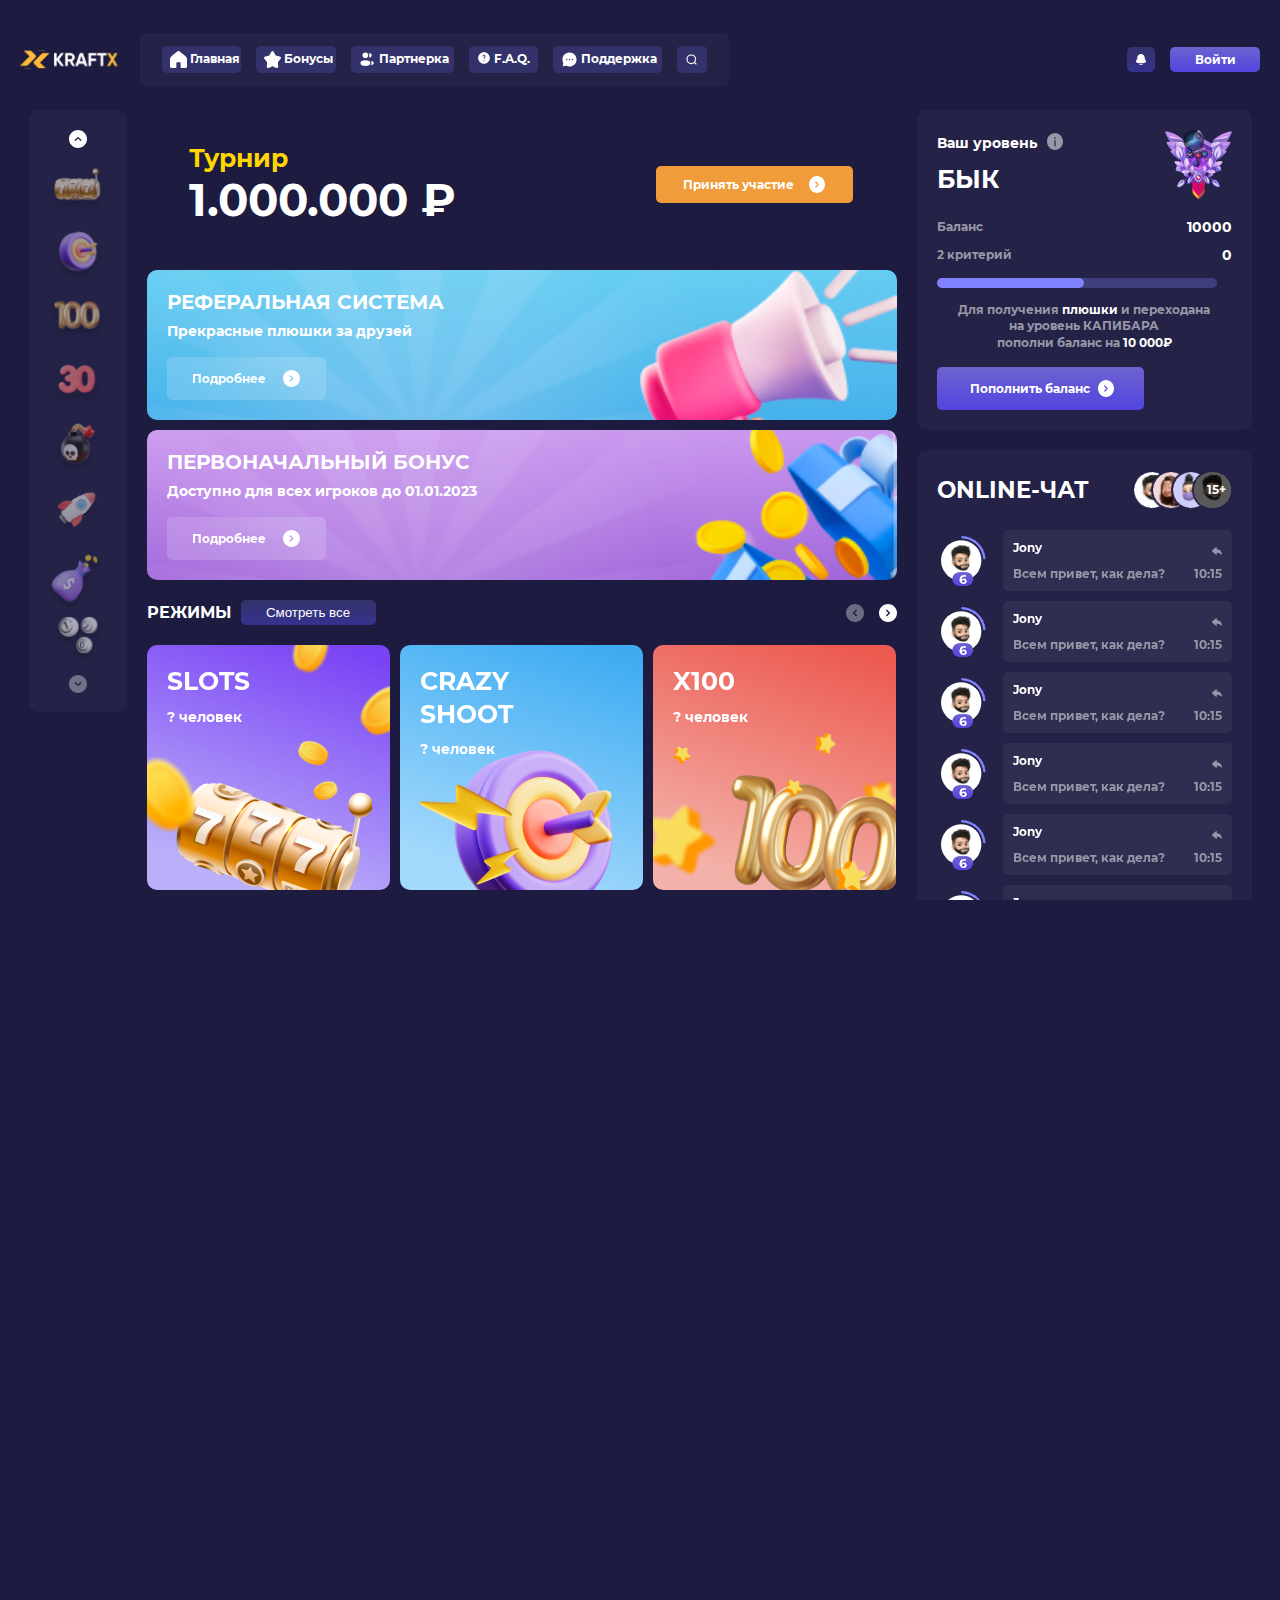
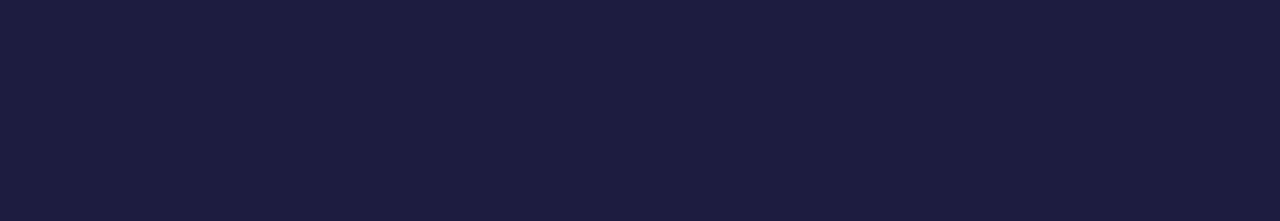
==== commit 546a56a6: "1.1" ====
--- a/index.html
+++ b/index.html
@@ -7,7 +7,7 @@
       rel="stylesheet"
       href="https://cdn.jsdelivr.net/npm/swiper@11/swiper-bundle.min.css"
     />
-    <link rel="stylesheet" href="css/index.css" />
+    <link rel="stylesheet" href="css/main.css" />
     <title>kraftX</title>
   </head>
   <body class="page">
@@ -90,6 +90,7 @@
         <section class="main-section">
           <div class="container">
             <div class="main-section__wrapper">
+              <!--the left slider-->
               <div class="aside-wrapper">
                 <aside class="aside__first-two">
                   <span class="aside-top"></span>
@@ -171,8 +172,8 @@
                     </div>
                   </div>
                 </aside>
-                <span class="aside-button">
-                  <div class="aside-button-info">
+                <span class="aside-button aside-button-x-hundred">
+                  <div class="aside-button-info aside-button-info-x-hundred">
                     <span></span>
                     <p>1000</p>
                   </div>
--- a/css/main.css
+++ b/css/main.css
@@ -0,0 +1,2 @@
+@import url(../css/index.css);
+@import url(../css/x-hundred.css);
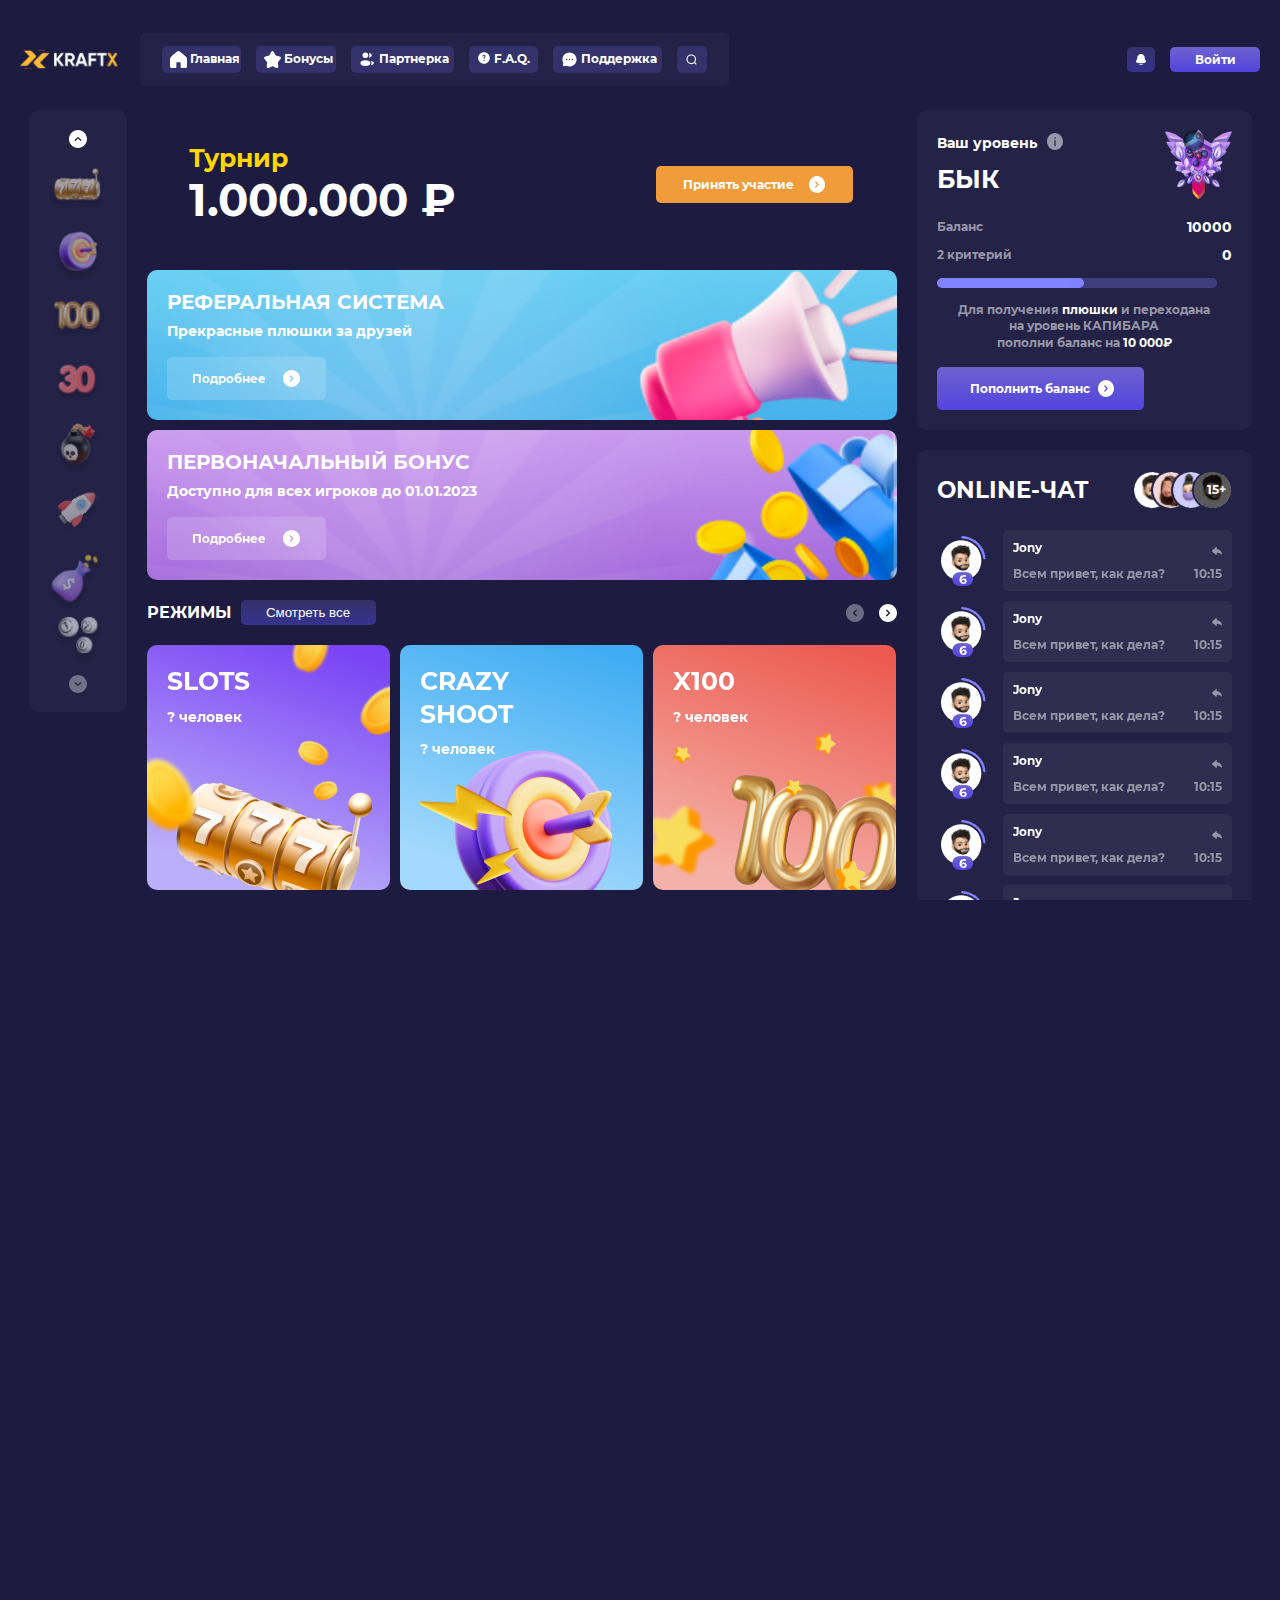
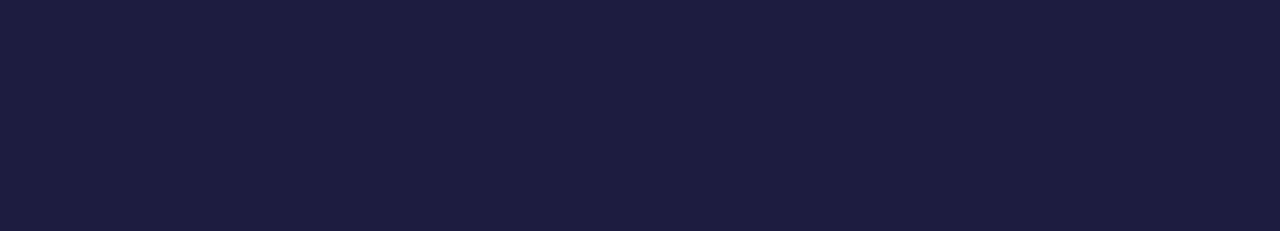
==== commit b9c74675: "1.2" ====
--- a/index.html
+++ b/index.html
@@ -260,326 +260,640 @@
                     </div>
                   </div>
                 </div>
-                <article>
+                <div
+                  class="swiper mySwiper swiper-initialized swiper-horizontal swiper-backface-hidden"
+                >
                   <div
-                    class="swiper mySwiper swiper-initialized swiper-horizontal swiper-backface-hidden"
+                    class="swiper-wrapper"
+                    id="swiper-wrapper-53c22858ede9c246"
+                    aria-live="polite"
                   >
                     <div
-                      class="swiper-wrapper"
-                      id="swiper-wrapper-53c22858ede9c246"
-                      aria-live="polite"
+                      class="swiper-slide swiper-slide-active"
+                      role="group"
+                      aria-label="1 / 5"
+                      style="width: 224.25px; margin-right: 10px"
                     >
-                      <div
-                        class="swiper-slide swiper-slide-active"
-                        role="group"
-                        aria-label="1 / 5"
-                        style="width: 224.25px; margin-right: 10px"
-                      >
-                        <div class="swiper-slide-centr">
-                          <div class="swiper-slide slots slots-1-bg">
-                            <!--ссылка перехода по клику баннера-->
-                            <a class="baners-link" href="#"></a>
-                            <img
-                              class="slots-1-img"
-                              src="./img/s1.png"
-                              alt=""
-                            />
-                            <img class="ps-5" src="./img/ps-5.png" alt="" />
-                            <img class="ps-4" src="./img/ps-4.png" alt="" />
-                            <img class="ps-3" src="./img/ps-3.png" alt="" />
-                            <img class="ps-2" src="./img/ps-2.png" alt="" />
-                            <img class="ps-1" src="./img/ps1.png" alt="" />
-                            <a class="slots-2-text" href="#">
-                              <h3>Slots</h3>
-                              <p>? человек</p>
-                            </a>
-                          </div>
-                          <div class="swiper-slide slots slots-5 slots-5-bg">
-                            <!--ссылка перехода по клику баннера-->
-                            <a class="baners-link" href="#"></a>
-                            <img
-                              class="slots-5-img"
-                              src="./img/s5.png"
-                              alt=""
-                            />
-                            <img class="ps5-1" src="./img/ps5-1.png" alt="" />
-                            <img class="ps5-2" src="./img/ps5-2.png" alt="" />
-                            <img class="ps5-3" src="./img/ps5-2.png" alt="" />
-                            <a class="slots-2-text" href="#">
-                              <h3>Mines</h3>
-                              <p>? человек</p>
-                            </a>
-                          </div>
-                        </div>
-                      </div>
-                      <div
-                        class="swiper-slide swiper-slide-next"
-                        role="group"
-                        aria-label="2 / 5"
-                        style="width: 224.25px; margin-right: 10px"
-                      >
-                        <div class="swiper-slide-centr">
-                          <div class="swiper-slide slots slots-2 slots-2-bg">
-                            <!--ссылка перехода по клику баннера-->
-                            <a class="baners-link" href="#"></a>
-                            <img
-                              class="slots-2-img"
-                              src="./img/s2.png"
-                              alt=""
-                            />
-                            <img
-                              class="slots-2-icon"
-                              src="./img/Rectangle1.png"
-                              alt=""
-                            />
-                            <img
-                              class="slots-2-icon2"
-                              src="./img/Rectangle2.png"
-                              alt=""
-                            />
-                            <a class="slots-2-text" href="#">
-                              <h3>
-                                Crazy<br />
-                                shoot
-                              </h3>
-                              <p>? человек</p>
-                            </a>
-                          </div>
-                          <div class="swiper-slide slots slots-6 slots-6-bg">
-                            <!--ссылка перехода по клику баннера-->
-                            <a class="baners-link" href="#"></a>
-                            <img
-                              class="slots-6-img"
-                              src="./img/s6.png"
-                              alt=""
-                            />
-                            <img
-                              class="slots-6-icon1"
-                              src="./img/slots-6-icon1.png"
-                              alt=""
-                            />
-                            <img
-                              class="slots-6-icon2"
-                              src="./img/slots-6-icon.png"
-                              alt=""
-                            />
-                            <img
-                              class="slots-6-icon3"
-                              src="./img/slots-6-icon2.png"
-                              alt=""
-                            />
-                            <img
-                              class="slots-6-icon4"
-                              src="./img/slots-6-icon4.png"
-                              alt=""
-                            />
-                            <a class="slots-2-text" href="#">
-                              <h3>Crash</h3>
-                              <p>? человек</p>
-                            </a>
-                          </div>
-                        </div>
-                      </div>
-                      <div
-                        class="swiper-slide"
-                        role="group"
-                        aria-label="3 / 5"
-                        style="width: 224.25px; margin-right: 10px"
-                      >
-                        <div class="swiper-slide-centr">
-                          <div class="swiper-slide slots slots-2 slots-3-bg">
-                            <!--ссылка перехода по клику баннера-->
-                            <a class="baners-link" href="#"></a>
-                            <img
-                              class="slots-3-img"
-                              src="./img/s3.png"
-                              alt=""
-                            />
-                            <img
-                              class="slots-3-icon1"
-                              src="./img/slots-3-icon1.png"
-                              alt=""
-                            />
-                            <img
-                              class="slots-3-icon2"
-                              src="./img/slots-3-icon2.png"
-                              alt=""
-                            />
-                            <img
-                              class="slots-3-icon3"
-                              src="./img/slots-3-icon3.png"
-                              alt=""
-                            />
-                            <img
-                              class="slots-3-icon4"
-                              src="./img/slots-3-icon4.png"
-                              alt=""
-                            />
-                            <img
-                              class="slots-3-icon5"
-                              src="./img/slots-3-icon5.png"
-                              alt=""
-                            />
-                            <img
-                              class="slots-3-icon6"
-                              src="./img/slots-3-icon6.png"
-                              alt=""
-                            />
-                            <a class="slots-2-text" href="#">
-                              <h3>X100</h3>
-                              <p>? человек</p>
-                            </a>
-                          </div>
-                          <div class="swiper-slide slots slots-6 slots-0-bg">
-                            <!--ссылка перехода по клику баннера-->
-                            <a class="baners-link" href="#"></a>
-                            <img
-                              class="slots-0-img"
-                              src="./img/s0.png"
-                              alt=""
-                            />
-                            <img
-                              class="slots-0-icon1"
-                              src="./img/slots-0-icon1.png"
-                              alt=""
-                            />
-                            <img
-                              class="slots-0-icon2"
-                              src="./img/slots-0-icon2.png"
-                              alt=""
-                            />
-                            <img
-                              class="slots-0-icon3"
-                              src="./img/slots-0-icon3.png"
-                              alt=""
-                            />
-                            <img
-                              class="slots-0-icon4"
-                              src="./img/slots-0-icon4.png"
-                              alt=""
-                            />
-                            <a class="slots-2-text" href="#">
-                              <h3>coinflip</h3>
-                              <p>? человек</p>
-                            </a>
-                          </div>
-                        </div>
-                      </div>
-                      <div
-                        class="swiper-slide"
-                        role="group"
-                        aria-label="4 / 5"
-                        style="width: 224.25px; margin-right: 10px"
-                      >
-                        <div class="swiper-slide-centr">
-                          <div class="swiper-slide slots slots-2 slots-4-bg">
-                            <!--ссылка перехода по клику баннера-->
-                            <a class="baners-link" href="#"></a>
-                            <img
-                              class="slots-4-img"
-                              src="./img/s4.png"
-                              alt=""
-                            />
-                            <img
-                              class="slots-4-icon1"
-                              src="./img/slots-4-icon1.png"
-                              alt=""
-                            />
-                            <img
-                              class="slots-4-icon2"
-                              src="./img/slots-4-icon2.png"
-                              alt=""
-                            />
-                            <img
-                              class="slots-4-icon3"
-                              src="./img/slots-4-icon3.png"
-                              alt=""
-                            />
-                            <img
-                              class="slots-4-icon4"
-                              src="./img/slots-4-icon4.png"
-                              alt=""
-                            />
-                            <a class="slots-2-text" href="#">
-                              <h3>X300</h3>
-                              <p>? человек</p>
-                            </a>
-                          </div>
-                          <div class="swiper-slide slots slots-6 slots-7-bg">
-                            <!--ссылка перехода по клику баннера-->
-                            <a class="baners-link" href="#"></a>
-                            <img
-                              class="slots-7-icon1"
-                              src="./img/slots-7-icon1.png"
-                              alt=""
-                            />
-                            <img
-                              class="slots-7-icon2"
-                              src="./img/slots-7-icon2.png"
-                              alt=""
-                            />
-                            <img
-                              class="slots-7-icon3"
-                              src="./img/slots-7-icon3.png"
-                              alt=""
-                            />
-                            <img
-                              class="slots-7-icon4"
-                              src="./img/slots-7-icon4.png"
-                              alt=""
-                            />
-                            <img
-                              class="slots-7-icon5"
-                              src="./img/slots-7-icon5.png"
-                              alt=""
-                            />
-                            <img
-                              class="slots-7-icon6"
-                              src="./img/slots-7-icon6.png"
-                              alt=""
-                            />
-                            <a class="slots-2-text" href="#">
-                              <h3>keno</h3>
-                              <p>? человек</p>
-                            </a>
-                          </div>
-                        </div>
-                      </div>
-                      <div
-                        class="swiper-slide"
-                        role="group"
-                        aria-label="5 / 5"
-                        style="width: 224.25px; margin-right: 10px"
-                      >
-                        <div class="swiper-slide-centr">
-                          <div class="swiper-slide slots slots-7-bg">
-                            <!--ссылка перехода по клику баннера-->
-                            <a class="baners-link" href="#"></a>
-                            <a class="slots-2-text" href="#">
-                              <h3>Slots</h3>
-                              <p>? человек</p>
-                            </a>
-                          </div>
-                          <div class="swiper-slide slots slots-7-bg">
-                            <!--ссылка перехода по клику баннера-->
-                            <a class="baners-link" href="#"></a>
-                            <a class="slots-2-text" href="#">
-                              <h3>Mines</h3>
-                              <p>? человек</p>
-                            </a>
-                          </div>
-                        </div>
-                      </div>
-                    </div>
+                      <div class="swiper-slide-centr">
+                        <div class="swiper-slide slots slots-1-bg">
+                          <!--ссылка перехода по клику баннера-->
+                          <a class="baners-link" href="#"></a>
+                          <img class="slots-1-img" src="./img/s1.png" alt="" />
+                          <img class="ps-5" src="./img/ps-5.png" alt="" />
+                          <img class="ps-4" src="./img/ps-4.png" alt="" />
+                          <img class="ps-3" src="./img/ps-3.png" alt="" />
+                          <img class="ps-2" src="./img/ps-2.png" alt="" />
+                          <img class="ps-1" src="./img/ps1.png" alt="" />
+                          <a class="slots-2-text" href="#">
+                            <h3>Slots</h3>
+                            <p>? человек</p>
+                          </a>
+                        </div>
+                        <div class="swiper-slide slots slots-5 slots-5-bg">
+                          <!--ссылка перехода по клику баннера-->
+                          <a class="baners-link" href="#"></a>
+                          <img class="slots-5-img" src="./img/s5.png" alt="" />
+                          <img class="ps5-1" src="./img/ps5-1.png" alt="" />
+                          <img class="ps5-2" src="./img/ps5-2.png" alt="" />
+                          <img class="ps5-3" src="./img/ps5-2.png" alt="" />
+                          <a class="slots-2-text" href="#">
+                            <h3>Mines</h3>
+                            <p>? человек</p>
+                          </a>
+                        </div>
+                      </div>
+                    </div>
+                    <div
+                      class="swiper-slide swiper-slide-next"
+                      role="group"
+                      aria-label="2 / 5"
+                      style="width: 224.25px; margin-right: 10px"
+                    >
+                      <div class="swiper-slide-centr">
+                        <div class="swiper-slide slots slots-2 slots-2-bg">
+                          <!--ссылка перехода по клику баннера-->
+                          <a class="baners-link" href="#"></a>
+                          <img class="slots-2-img" src="./img/s2.png" alt="" />
+                          <img
+                            class="slots-2-icon"
+                            src="./img/Rectangle1.png"
+                            alt=""
+                          />
+                          <img
+                            class="slots-2-icon2"
+                            src="./img/Rectangle2.png"
+                            alt=""
+                          />
+                          <a class="slots-2-text" href="#">
+                            <h3>
+                              Crazy<br />
+                              shoot
+                            </h3>
+                            <p>? человек</p>
+                          </a>
+                        </div>
+                        <div class="swiper-slide slots slots-6 slots-6-bg">
+                          <!--ссылка перехода по клику баннера-->
+                          <a class="baners-link" href="#"></a>
+                          <img class="slots-6-img" src="./img/s6.png" alt="" />
+                          <img
+                            class="slots-6-icon1"
+                            src="./img/slots-6-icon1.png"
+                            alt=""
+                          />
+                          <img
+                            class="slots-6-icon2"
+                            src="./img/slots-6-icon.png"
+                            alt=""
+                          />
+                          <img
+                            class="slots-6-icon3"
+                            src="./img/slots-6-icon2.png"
+                            alt=""
+                          />
+                          <img
+                            class="slots-6-icon4"
+                            src="./img/slots-6-icon4.png"
+                            alt=""
+                          />
+                          <a class="slots-2-text" href="#">
+                            <h3>Crash</h3>
+                            <p>? человек</p>
+                          </a>
+                        </div>
+                      </div>
+                    </div>
+                    <div
+                      class="swiper-slide"
+                      role="group"
+                      aria-label="3 / 5"
+                      style="width: 224.25px; margin-right: 10px"
+                    >
+                      <div class="swiper-slide-centr">
+                        <div class="swiper-slide slots slots-2 slots-3-bg">
+                          <!--ссылка перехода по клику баннера-->
+                          <a class="baners-link" href="#"></a>
+                          <img class="slots-3-img" src="./img/s3.png" alt="" />
+                          <img
+                            class="slots-3-icon1"
+                            src="./img/slots-3-icon1.png"
+                            alt=""
+                          />
+                          <img
+                            class="slots-3-icon2"
+                            src="./img/slots-3-icon2.png"
+                            alt=""
+                          />
+                          <img
+                            class="slots-3-icon3"
+                            src="./img/slots-3-icon3.png"
+                            alt=""
+                          />
+                          <img
+                            class="slots-3-icon4"
+                            src="./img/slots-3-icon4.png"
+                            alt=""
+                          />
+                          <img
+                            class="slots-3-icon5"
+                            src="./img/slots-3-icon5.png"
+                            alt=""
+                          />
+                          <img
+                            class="slots-3-icon6"
+                            src="./img/slots-3-icon6.png"
+                            alt=""
+                          />
+                          <a class="slots-2-text" href="#">
+                            <h3>X100</h3>
+                            <p>? человек</p>
+                          </a>
+                        </div>
+                        <div class="swiper-slide slots slots-6 slots-0-bg">
+                          <!--ссылка перехода по клику баннера-->
+                          <a class="baners-link" href="#"></a>
+                          <img class="slots-0-img" src="./img/s0.png" alt="" />
+                          <img
+                            class="slots-0-icon1"
+                            src="./img/slots-0-icon1.png"
+                            alt=""
+                          />
+                          <img
+                            class="slots-0-icon2"
+                            src="./img/slots-0-icon2.png"
+                            alt=""
+                          />
+                          <img
+                            class="slots-0-icon3"
+                            src="./img/slots-0-icon3.png"
+                            alt=""
+                          />
+                          <img
+                            class="slots-0-icon4"
+                            src="./img/slots-0-icon4.png"
+                            alt=""
+                          />
+                          <a class="slots-2-text" href="#">
+                            <h3>coinflip</h3>
+                            <p>? человек</p>
+                          </a>
+                        </div>
+                      </div>
+                    </div>
+                    <div
+                      class="swiper-slide"
+                      role="group"
+                      aria-label="4 / 5"
+                      style="width: 224.25px; margin-right: 10px"
+                    >
+                      <div class="swiper-slide-centr">
+                        <div class="swiper-slide slots slots-2 slots-4-bg">
+                          <!--ссылка перехода по клику баннера-->
+                          <a class="baners-link" href="#"></a>
+                          <img class="slots-4-img" src="./img/s4.png" alt="" />
+                          <img
+                            class="slots-4-icon1"
+                            src="./img/slots-4-icon1.png"
+                            alt=""
+                          />
+                          <img
+                            class="slots-4-icon2"
+                            src="./img/slots-4-icon2.png"
+                            alt=""
+                          />
+                          <img
+                            class="slots-4-icon3"
+                            src="./img/slots-4-icon3.png"
+                            alt=""
+                          />
+                          <img
+                            class="slots-4-icon4"
+                            src="./img/slots-4-icon4.png"
+                            alt=""
+                          />
+                          <a class="slots-2-text" href="#">
+                            <h3>X300</h3>
+                            <p>? человек</p>
+                          </a>
+                        </div>
+                        <div class="swiper-slide slots slots-6 slots-7-bg">
+                          <!--ссылка перехода по клику баннера-->
+                          <a class="baners-link" href="#"></a>
+                          <img
+                            class="slots-7-icon1"
+                            src="./img/slots-7-icon1.png"
+                            alt=""
+                          />
+                          <img
+                            class="slots-7-icon2"
+                            src="./img/slots-7-icon2.png"
+                            alt=""
+                          />
+                          <img
+                            class="slots-7-icon3"
+                            src="./img/slots-7-icon3.png"
+                            alt=""
+                          />
+                          <img
+                            class="slots-7-icon4"
+                            src="./img/slots-7-icon4.png"
+                            alt=""
+                          />
+                          <img
+                            class="slots-7-icon5"
+                            src="./img/slots-7-icon5.png"
+                            alt=""
+                          />
+                          <img
+                            class="slots-7-icon6"
+                            src="./img/slots-7-icon6.png"
+                            alt=""
+                          />
+                          <a class="slots-2-text" href="#">
+                            <h3>keno</h3>
+                            <p>? человек</p>
+                          </a>
+                        </div>
+                      </div>
+                    </div>
+                    <div
+                      class="swiper-slide"
+                      role="group"
+                      aria-label="5 / 5"
+                      style="width: 224.25px; margin-right: 10px"
+                    >
+                      <div class="swiper-slide-centr">
+                        <div class="swiper-slide slots slots-7-bg">
+                          <!--ссылка перехода по клику баннера-->
+                          <a class="baners-link" href="#"></a>
+                          <a class="slots-2-text" href="#">
+                            <h3>Slots</h3>
+                            <p>? человек</p>
+                          </a>
+                        </div>
+                        <div class="swiper-slide slots slots-7-bg">
+                          <!--ссылка перехода по клику баннера-->
+                          <a class="baners-link" href="#"></a>
+                          <a class="slots-2-text" href="#">
+                            <h3>Mines</h3>
+                            <p>? человек</p>
+                          </a>
+                        </div>
+                      </div>
+                    </div>
+                  </div>
 
-                    <div class="swiper-pagination"></div>
-                    <span
-                      class="swiper-notification"
-                      aria-live="assertive"
-                      aria-atomic="true"
-                    ></span>
-                  </div>
-                </article>
+                  <div class="swiper-pagination"></div>
+                  <span
+                    class="swiper-notification"
+                    aria-live="assertive"
+                    aria-atomic="true"
+                  ></span>
+                </div>
+                <!--the winnings section-->
+                <div class="win-table">
+                  <div class="win__section">
+                    <h3>Выигрыши</h3>
+                    <div class="win-text">
+                      <div class="win-text-top">
+                        <p data-tab="tab-1" class="tab-button tab-active">
+                          Все
+                        </p>
+                        <p data-tab="tab-2" class="tab-button">ТОП-недели</p>
+                        <p data-tab="tab-3" class="tab-button">ТОП-месяца</p>
+                      </div>
+
+                      <div class="win-text__buttons">
+                        <a href="#" id="button-prev"
+                          ><img src="img/Vector (2).svg" alt="prev"
+                        /></a>
+                        <a href="#" id="button-next"
+                          ><img src="img/Vector (33).svg" alt="next"
+                        /></a>
+                      </div>
+                    </div>
+                  </div>
+                  <div class="winnings__section">
+                    <table>
+                      <thead>
+                        <tr>
+                          <th class="tr-left">Игрок</th>
+                          <th class="tr-left">Игра</th>
+                          <th class="tr-left">Ставка</th>
+                          <th class="tr-left">Коэффициент</th>
+                          <th class="tr-left">Выигрыш</th>
+                        </tr>
+                      </thead>
+                      <tbody id="tab-1" class="tabs-content">
+                        <tr>
+                          <th>
+                            <div class="tab-content__prof">
+                              <img
+                                class="tab-content__img"
+                                src="img/img.png"
+                                alt="аватар"
+                              />
+                              <p class="tab-content__name">Kenneth Collins</p>
+                            </div>
+                          </th>
+                          <th>
+                            <div class="lots lots1">Slots</div>
+                          </th>
+                          <th>
+                            <div class="tab-content__count">
+                              <p>56</p>
+                              <img src="img/money.svg" alt="money" />
+                            </div>
+                          </th>
+                          <th>
+                            <p class="tab-content__kaf">0.00x</p>
+                          </th>
+                          <th>
+                            <div class="tab-content__count tab-content__count2">
+                              <p>56</p>
+                              <img src="img/money.svg" alt="money" />
+                            </div>
+                          </th>
+                        </tr>
+                        <tr>
+                          <th>
+                            <div class="tab-content__prof">
+                              <img
+                                class="tab-content__img"
+                                src="img/img.png"
+                                alt="аватар"
+                              />
+                              <p class="tab-content__name">Kenneth Collins</p>
+                            </div>
+                          </th>
+                          <th>
+                            <div class="lots lots2">Crazy shoot</div>
+                          </th>
+                          <th>
+                            <div class="tab-content__count">
+                              <p>56</p>
+                              <img src="img/money.svg" alt="money" />
+                            </div>
+                          </th>
+                          <th>
+                            <p class="tab-content__kaf">0.00x</p>
+                          </th>
+                          <th>
+                            <div class="tab-content__count tab-content__count2">
+                              <p>56</p>
+                              <img src="img/money.svg" alt="money" />
+                            </div>
+                          </th>
+                        </tr>
+                        <tr>
+                          <th>
+                            <div class="tab-content__prof">
+                              <img
+                                class="tab-content__img"
+                                src="img/img.png"
+                                alt="аватар"
+                              />
+                              <p class="tab-content__name">Kenneth Collins</p>
+                            </div>
+                          </th>
+                          <th>
+                            <div class="lots lots3">x100</div>
+                          </th>
+                          <th>
+                            <div class="tab-content__count">
+                              <p>56</p>
+                              <img src="img/money.svg" alt="money" />
+                            </div>
+                          </th>
+                          <th>
+                            <p class="tab-content__kaf">0.00x</p>
+                          </th>
+                          <th>
+                            <div class="tab-content__count tab-content__count2">
+                              <p>56</p>
+                              <img src="img/money.svg" alt="money" />
+                            </div>
+                          </th>
+                        </tr>
+                        <tr>
+                          <th>
+                            <div class="tab-content__prof">
+                              <img
+                                class="tab-content__img"
+                                src="img/img.png"
+                                alt="аватар"
+                              />
+                              <p class="tab-content__name">Kenneth Collins</p>
+                            </div>
+                          </th>
+                          <th>
+                            <div class="lots lots4">x30</div>
+                          </th>
+                          <th>
+                            <div class="tab-content__count">
+                              <p>56</p>
+                              <img src="img/money.svg" alt="money" />
+                            </div>
+                          </th>
+                          <th>
+                            <p class="tab-content__kaf">0.00x</p>
+                          </th>
+                          <th>
+                            <div class="tab-content__count tab-content__count2">
+                              <p>56</p>
+                              <img src="img/money.svg" alt="money" />
+                            </div>
+                          </th>
+                        </tr>
+                        <tr>
+                          <th>
+                            <div class="tab-content__prof">
+                              <img
+                                class="tab-content__img"
+                                src="img/img.png"
+                                alt="аватар"
+                              />
+                              <p class="tab-content__name">Kenneth Collins</p>
+                            </div>
+                          </th>
+                          <th>
+                            <div class="lots lots3">Mines</div>
+                          </th>
+                          <th>
+                            <div class="tab-content__count">
+                              <p>56</p>
+                              <img src="img/money.svg" alt="money" />
+                            </div>
+                          </th>
+                          <th>
+                            <p class="tab-content__kaf">0.00x</p>
+                          </th>
+                          <th>
+                            <div class="tab-content__count tab-content__count2">
+                              <p>56</p>
+                              <img src="img/money.svg" alt="money" />
+                            </div>
+                          </th>
+                        </tr>
+                        <tr>
+                          <th>
+                            <div class="tab-content__prof">
+                              <img
+                                class="tab-content__img"
+                                src="img/img.png"
+                                alt="аватар"
+                              />
+                              <p class="tab-content__name">Kenneth Collins</p>
+                            </div>
+                          </th>
+                          <th>
+                            <div class="lots lots1">Crash</div>
+                          </th>
+                          <th>
+                            <div class="tab-content__count">
+                              <p>56</p>
+                              <img src="img/money.svg" alt="money" />
+                            </div>
+                          </th>
+                          <th>
+                            <p class="tab-content__kaf">0.00x</p>
+                          </th>
+                          <th>
+                            <div class="tab-content__count tab-content__count2">
+                              <p>56</p>
+                              <img src="img/money.svg" alt="money" />
+                            </div>
+                          </th>
+                        </tr>
+                        <tr>
+                          <th>
+                            <div class="tab-content__prof">
+                              <img
+                                class="tab-content__img"
+                                src="img/img.png"
+                                alt="аватар"
+                              />
+                              <p class="tab-content__name">Kenneth Collins</p>
+                            </div>
+                          </th>
+                          <th>
+                            <div class="lots lots2">Keno</div>
+                          </th>
+                          <th>
+                            <div class="tab-content__count">
+                              <p>56</p>
+                              <img src="img/money.svg" alt="money" />
+                            </div>
+                          </th>
+                          <th>
+                            <p class="tab-content__kaf">0.00x</p>
+                          </th>
+                          <th>
+                            <div class="tab-content__count tab-content__count2">
+                              <p>56</p>
+                              <img src="img/money.svg" alt="money" />
+                            </div>
+                          </th>
+                        </tr>
+                      </tbody>
+                      <tbody id="tab-2" class="tabs-content tab-hidden">
+                        <tr>
+                          <th>
+                            <div class="tab-content__prof">
+                              <img
+                                class="tab-content__img"
+                                src="img/img.png"
+                                alt="аватар"
+                              />
+                              <p class="tab-content__name">Kenneth Collins</p>
+                            </div>
+                          </th>
+                          <th>
+                            <div class="lots lots1">Slots</div>
+                          </th>
+                          <th>
+                            <div class="tab-content__count">
+                              <p>56</p>
+                              <img src="img/money.svg" alt="money" />
+                            </div>
+                          </th>
+                          <th>
+                            <p class="tab-content__kaf">0.00x</p>
+                          </th>
+                          <th>
+                            <div class="tab-content__count tab-content__count2">
+                              <p>56</p>
+                              <img src="img/money.svg" alt="money" />
+                            </div>
+                          </th>
+                        </tr>
+                        <tr>
+                          <th>
+                            <div class="tab-content__prof">
+                              <img
+                                class="tab-content__img"
+                                src="img/img.png"
+                                alt="аватар"
+                              />
+                              <p class="tab-content__name">Kenneth Collins</p>
+                            </div>
+                          </th>
+                          <th>
+                            <div class="lots lots2">Crazy shoot</div>
+                          </th>
+                          <th>
+                            <div class="tab-content__count">
+                              <p>56</p>
+                              <img src="img/money.svg" alt="money" />
+                            </div>
+                          </th>
+                          <th>
+                            <p class="tab-content__kaf">0.00x</p>
+                          </th>
+                          <th>
+                            <div class="tab-content__count tab-content__count2">
+                              <p>56</p>
+                              <img src="img/money.svg" alt="money" />
+                            </div>
+                          </th>
+                        </tr>
+                      </tbody>
+                      <tbody id="tab-3" class="tabs-content tab-hidden">
+                        <tr>
+                          <th>
+                            <div class="tab-content__prof">
+                              <img
+                                class="tab-content__img"
+                                src="img/img.png"
+                                alt="аватар"
+                              />
+                              <p class="tab-content__name">Kenneth Collins</p>
+                            </div>
+                          </th>
+                          <th>
+                            <div class="lots lots1">Slots</div>
+                          </th>
+                          <th>
+                            <div class="tab-content__count">
+                              <p>56</p>
+                              <img src="img/money.svg" alt="money" />
+                            </div>
+                          </th>
+                          <th>
+                            <p class="tab-content__kaf">0.00x</p>
+                          </th>
+                          <th>
+                            <div class="tab-content__count tab-content__count2">
+                              <p>56</p>
+                              <img src="img/money.svg" alt="money" />
+                            </div>
+                          </th>
+                        </tr>
+                      </tbody>
+                    </table>
+                  </div>
+                </div>
+                <!--end the winnings section-->
               </div>
               <div class="aside-left-wrapper">
                 <div class="aside-left">
@@ -808,29 +1122,25 @@
             </div>
           </div>
         </section>
-        <div class="win-table">
-          <div>
-            <article>
-              <div class="win__section">
-                <h3>Выигрыши</h3>
-                <div class="win-text">
-                  <div class="win-text-top">
-                    <p data-tab="tab-1" class="tab-button tab-active">Все</p>
-                    <p data-tab="tab-2" class="tab-button">ТОП-недели</p>
-                    <p data-tab="tab-3" class="tab-button">ТОП-месяца</p>
-                  </div>
+        <!-- <div class="win-table">
+          <div class="win__section">
+            <h3>Выигрыши</h3>
+            <div class="win-text">
+              <div class="win-text-top">
+                <p data-tab="tab-1" class="tab-button tab-active">Все</p>
+                <p data-tab="tab-2" class="tab-button">ТОП-недели</p>
+                <p data-tab="tab-3" class="tab-button">ТОП-месяца</p>
+              </div>
 
-                  <div class="win-text__buttons">
-                    <a href="#" id="button-prev"
-                      ><img src="img/Vector (2).svg" alt="prev"
-                    /></a>
-                    <a href="#" id="button-next"
-                      ><img src="img/Vector (33).svg" alt="next"
-                    /></a>
-                  </div>
-                </div>
+              <div class="win-text__buttons">
+                <a href="#" id="button-prev"
+                  ><img src="img/Vector (2).svg" alt="prev"
+                /></a>
+                <a href="#" id="button-next"
+                  ><img src="img/Vector (33).svg" alt="next"
+                /></a>
               </div>
-            </article>
+            </div>
           </div>
           <div class="winnings__section">
             <table>
@@ -1151,7 +1461,7 @@
               </tbody>
             </table>
           </div>
-        </div>
+        </div> -->
       </main>
       <footer class="footer">
         <div class="footer__wrapper">
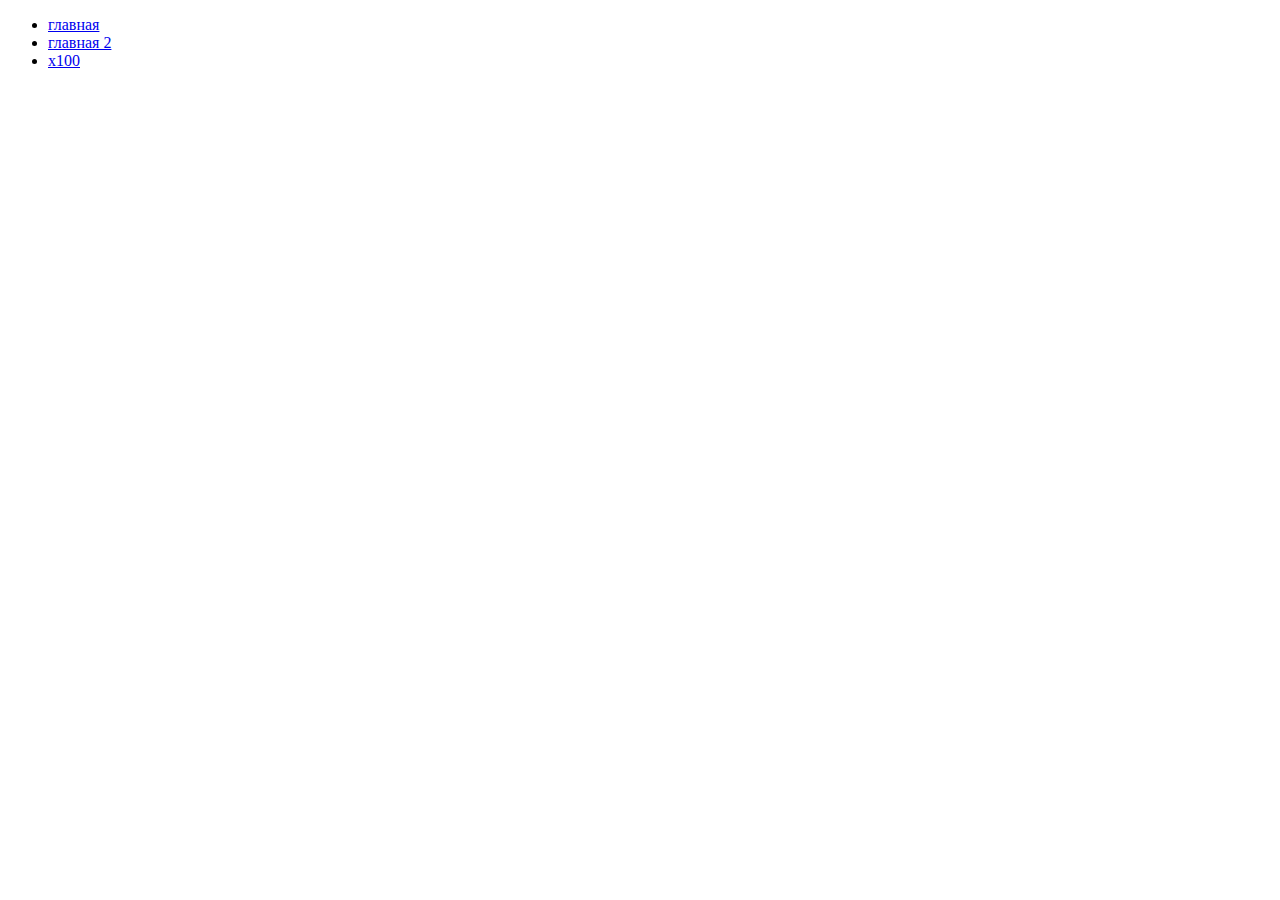
==== commit 0fcd062a: "q" ====
--- a/index.html
+++ b/index.html
@@ -1,1514 +1,21 @@
 <!DOCTYPE html>
-<html lang="ru">
+<html lang="en">
   <head>
     <meta charset="UTF-8" />
     <meta name="viewport" content="width=device-width, initial-scale=1.0" />
-    <link
-      rel="stylesheet"
-      href="https://cdn.jsdelivr.net/npm/swiper@11/swiper-bundle.min.css"
-    />
-    <link rel="stylesheet" href="css/main.css" />
-    <title>kraftX</title>
+    <title>Document</title>
   </head>
-  <body class="page">
-    <div class="wrapper">
-      <header class="header">
-        <div class="header__wrapper">
-          <div class="header__inner">
-            <img class="logo" src="img/logo.svg" alt="лого" />
-            <ul class="header__list">
-              <li>
-                <img src="img/Vector.svg" alt="icon" />
-                <a href="#">Главная</a>
-              </li>
-              <li>
-                <img src="img/Vector (1).svg" alt="icon" />
-                <a href="#">Бонусы</a>
-              </li>
-              <li>
-                <img src="img/Vector(2).svg" alt="icon" />
-                <a href="#">Партнерка</a>
-              </li>
-              <li>
-                <a href="#"><img src="img/Vector(3).svg" alt="icon" /></a>
-                <a href="#">F.A.Q.</a>
-              </li>
-              <li>
-                <img src="img/Vector(4).svg" alt="icon" />
-                <a href="#">Поддержка</a>
-              </li>
-              <li class="nav-search">
-                <input class="input-search" type="text" placeholder="Поиск" />
-                <img src="img/search.svg" alt="search" />
-              </li>
-            </ul>
-            <div class="header__item-btn">
-              <a href="#">
-                <img
-                  class="chat__send-wrap-img"
-                  src="img/Vector(5).svg"
-                  alt="иконка"
-                />
-              </a>
-              <button class="header__in-button">Войти</button>
-            </div>
-            <div class="header__burger">
-              <span></span>
-            </div>
-          </div>
-        </div>
-      </header>
-      <div class="mobile-menu">
-        <div class="mobile-menu-inner">
-          <ul class="mobile-list">
-            <li>
-              <a class="link-mobile" href="">Главная</a>
-            </li>
-            <li>
-              <a class="link-mobile" href="#">Бонусы</a>
-            </li>
-            <li>
-              <a class="link-mobile" href="">Партнерка</a>
-            </li>
-            <li>
-              <a class="link-mobile" href="#">FAQ</a>
-            </li>
-            <li>
-              <a class="link-mobile" href="#">Поддержка</a>
-            </li>
-            <li class="nav-search-mobile">
-              <input class="input-search" type="text" placeholder="Поиск" />
-              <img src="img/search.svg" alt="search" />
-            </li>
-            <li>
-              <button class="header__in-button-mob">Войти</button>
-            </li>
-          </ul>
-        </div>
-      </div>
-      <main class="content">
-        <section class="main-section">
-          <div class="container">
-            <div class="main-section__wrapper">
-              <!--the left slider-->
-              <div class="aside-wrapper">
-                <aside class="aside__first-two">
-                  <span class="aside-top"></span>
-                  <span class="aside-bottom"></span>
-                  <div class="swiper-button-prev-two">
-                    <img src="img/Vector (2).svg" alt="prev" />
-                  </div>
-                  <div class="swiper-button-next-two">
-                    <img src="img/Vector (33).svg" alt="next" />
-                  </div>
-                  <div class="swiper swiper-two">
-                    <div class="swiper-wrapper swiper-wrapper-two">
-                      <div class="swiper-slide swiper-slide-two">
-                        <a href="#" target="_blank">
-                          <img class="slide-1" src="img/game1.svg" alt="" />
-                        </a>
-                        <div class="slide-hover"></div>
-                      </div>
-                      <div class="swiper-slide swiper-slide-two">
-                        <a href="#" target="_blank">
-                          <img class="slide-2" src="img/game2.svg" alt="" />
-                        </a>
-                        <div class="slide-hover"></div>
-                      </div>
-                      <div class="swiper-slide swiper-slide-two">
-                        <a href="#" target="_blank">
-                          <img class="slide-3" src="img/game3.svg" alt="" />
-                        </a>
-                        <div class="slide-hover"></div>
-                      </div>
-                      <div class="swiper-slide swiper-slide-two">
-                        <a href="#" target="_blank">
-                          <img class="slide-4" src="img/game4.svg" alt="" />
-                        </a>
-                        <div class="slide-hover"></div>
-                      </div>
-                      <div class="swiper-slide swiper-slide-two">
-                        <a href="#" target="_blank">
-                          <img class="slide-5" src="img/game5.svg" alt="" />
-                        </a>
-                        <div class="slide-hover"></div>
-                      </div>
-                      <div class="swiper-slide swiper-slide-two">
-                        <a href="#" target="_blank">
-                          <img class="slide-6" src="img/game6.svg" alt="" />
-                        </a>
-                        <div class="slide-hover"></div>
-                      </div>
-                      <div class="swiper-slide swiper-slide-two">
-                        <a href="#" target="_blank">
-                          <img class="slide-7" src="img/game7.svg" alt="" />
-                        </a>
-                        <div class="slide-hover"></div>
-                      </div>
-                      <div class="swiper-slide swiper-slide-two">
-                        <a href="#" target="_blank">
-                          <img class="slide-8" src="img/game8.svg" alt="" />
-                        </a>
-                        <div class="slide-hover"></div>
-                      </div>
-                      <div class="swiper-slide swiper-slide-two">
-                        <a href="#" target="_blank">
-                          <img class="slide-1" src="img/game1.svg" alt="" />
-                        </a>
-                        <div class="slide-hover"></div>
-                      </div>
-                      <div class="swiper-slide swiper-slide-two">
-                        <a href="#" target="_blank">
-                          <img class="slide-2" src="img/game2.svg" alt="" />
-                        </a>
-                        <div class="slide-hover"></div>
-                      </div>
-                      <div class="swiper-slide swiper-slide-two">
-                        <a href="#" target="_blank">
-                          <img class="slide-3" src="img/game3.svg" alt="" />
-                        </a>
-                        <div class="slide-hover"></div>
-                      </div>
-                    </div>
-                  </div>
-                </aside>
-                <span class="aside-button aside-button-x-hundred">
-                  <div class="aside-button-info aside-button-info-x-hundred">
-                    <span></span>
-                    <p>1000</p>
-                  </div>
-                </span>
-              </div>
-              <div class="baners">
-                <a href="#">
-                  <div class="baners__top">
-                    <div class="baners__top-text">
-                      <h1>Турнир</h1>
-                      <h2>1.000.000 ₽</h2>
-                    </div>
-                    <button class="btn-hover">
-                      Принять участие
-                      <img
-                        class="btn-hover-img"
-                        src="img/Vector (6).svg"
-                        alt="icon"
-                      />
-                    </button>
-                  </div>
-                </a>
-                <div class="baners__centr">
-                  <div class="baners__centr-left">
-                    <!--ссылка перехода по клику баннера-->
-                    <a class="baners-link" href="#"></a>
-                    <div class="baners__centr-left-text">
-                      <h2>Реферальная система</h2>
-                      <h3>Прекрасные плюшки за друзей</h3>
-                    </div>
-                    <button class="btn-hover">
-                      <a href="#">Подробнее</a>
-                      <img
-                        class="btn-hover-img"
-                        src="img/Vector (6).svg"
-                        alt="icon"
-                      />
-                    </button>
-                  </div>
-                  <div class="baners__centr-left baners__centr-right">
-                    <!--ссылка перехода по клику баннера-->
-                    <a class="baners-link" href="#"></a>
-                    <div class="baners__centr-left-text">
-                      <h2>Первоначальный бонус</h2>
-                      <h3>Доступно для всех игроков до 01.01.2023</h3>
-                    </div>
-                    <button class="btn-hover">
-                      <a href="#">Подробнее</a>
-                      <img
-                        class="btn-hover-img"
-                        src="img/Vector (6).svg"
-                        alt="icon"
-                      />
-                    </button>
-                  </div>
-                </div>
-                <div class="nav-centr">
-                  <div class="nav-centr__item">
-                    <h2>Режимы</h2>
-                    <button>
-                      <a href="#">Смотреть все</a>
-                    </button>
-                  </div>
-                  <div class="centr-button-item">
-                    <div
-                      class="swiper-button-prev centr-button-prev swiper-button-disabled"
-                      tabindex="-1"
-                      role="button"
-                      aria-label="Previous slide"
-                      aria-controls="swiper-wrapper-53e3101ac05f168f9"
-                      aria-disabled="true"
-                    >
-                      <img src="img/Vector (2).svg" alt="prev" />
-                    </div>
-                    <div
-                      class="swiper-button-next centr-button-next"
-                      tabindex="0"
-                      role="button"
-                      aria-label="Next slide"
-                      aria-controls="swiper-wrapper-53e3101ac05f168f9"
-                      aria-disabled="false"
-                    >
-                      <img src="img/Vector (33).svg" alt="next" />
-                    </div>
-                  </div>
-                </div>
-                <div
-                  class="swiper mySwiper swiper-initialized swiper-horizontal swiper-backface-hidden"
-                >
-                  <div
-                    class="swiper-wrapper"
-                    id="swiper-wrapper-53c22858ede9c246"
-                    aria-live="polite"
-                  >
-                    <div
-                      class="swiper-slide swiper-slide-active"
-                      role="group"
-                      aria-label="1 / 5"
-                      style="width: 224.25px; margin-right: 10px"
-                    >
-                      <div class="swiper-slide-centr">
-                        <div class="swiper-slide slots slots-1-bg">
-                          <!--ссылка перехода по клику баннера-->
-                          <a class="baners-link" href="#"></a>
-                          <img class="slots-1-img" src="./img/s1.png" alt="" />
-                          <img class="ps-5" src="./img/ps-5.png" alt="" />
-                          <img class="ps-4" src="./img/ps-4.png" alt="" />
-                          <img class="ps-3" src="./img/ps-3.png" alt="" />
-                          <img class="ps-2" src="./img/ps-2.png" alt="" />
-                          <img class="ps-1" src="./img/ps1.png" alt="" />
-                          <a class="slots-2-text" href="#">
-                            <h3>Slots</h3>
-                            <p>? человек</p>
-                          </a>
-                        </div>
-                        <div class="swiper-slide slots slots-5 slots-5-bg">
-                          <!--ссылка перехода по клику баннера-->
-                          <a class="baners-link" href="#"></a>
-                          <img class="slots-5-img" src="./img/s5.png" alt="" />
-                          <img class="ps5-1" src="./img/ps5-1.png" alt="" />
-                          <img class="ps5-2" src="./img/ps5-2.png" alt="" />
-                          <img class="ps5-3" src="./img/ps5-2.png" alt="" />
-                          <a class="slots-2-text" href="#">
-                            <h3>Mines</h3>
-                            <p>? человек</p>
-                          </a>
-                        </div>
-                      </div>
-                    </div>
-                    <div
-                      class="swiper-slide swiper-slide-next"
-                      role="group"
-                      aria-label="2 / 5"
-                      style="width: 224.25px; margin-right: 10px"
-                    >
-                      <div class="swiper-slide-centr">
-                        <div class="swiper-slide slots slots-2 slots-2-bg">
-                          <!--ссылка перехода по клику баннера-->
-                          <a class="baners-link" href="#"></a>
-                          <img class="slots-2-img" src="./img/s2.png" alt="" />
-                          <img
-                            class="slots-2-icon"
-                            src="./img/Rectangle1.png"
-                            alt=""
-                          />
-                          <img
-                            class="slots-2-icon2"
-                            src="./img/Rectangle2.png"
-                            alt=""
-                          />
-                          <a class="slots-2-text" href="#">
-                            <h3>
-                              Crazy<br />
-                              shoot
-                            </h3>
-                            <p>? человек</p>
-                          </a>
-                        </div>
-                        <div class="swiper-slide slots slots-6 slots-6-bg">
-                          <!--ссылка перехода по клику баннера-->
-                          <a class="baners-link" href="#"></a>
-                          <img class="slots-6-img" src="./img/s6.png" alt="" />
-                          <img
-                            class="slots-6-icon1"
-                            src="./img/slots-6-icon1.png"
-                            alt=""
-                          />
-                          <img
-                            class="slots-6-icon2"
-                            src="./img/slots-6-icon.png"
-                            alt=""
-                          />
-                          <img
-                            class="slots-6-icon3"
-                            src="./img/slots-6-icon2.png"
-                            alt=""
-                          />
-                          <img
-                            class="slots-6-icon4"
-                            src="./img/slots-6-icon4.png"
-                            alt=""
-                          />
-                          <a class="slots-2-text" href="#">
-                            <h3>Crash</h3>
-                            <p>? человек</p>
-                          </a>
-                        </div>
-                      </div>
-                    </div>
-                    <div
-                      class="swiper-slide"
-                      role="group"
-                      aria-label="3 / 5"
-                      style="width: 224.25px; margin-right: 10px"
-                    >
-                      <div class="swiper-slide-centr">
-                        <div class="swiper-slide slots slots-2 slots-3-bg">
-                          <!--ссылка перехода по клику баннера-->
-                          <a class="baners-link" href="#"></a>
-                          <img class="slots-3-img" src="./img/s3.png" alt="" />
-                          <img
-                            class="slots-3-icon1"
-                            src="./img/slots-3-icon1.png"
-                            alt=""
-                          />
-                          <img
-                            class="slots-3-icon2"
-                            src="./img/slots-3-icon2.png"
-                            alt=""
-                          />
-                          <img
-                            class="slots-3-icon3"
-                            src="./img/slots-3-icon3.png"
-                            alt=""
-                          />
-                          <img
-                            class="slots-3-icon4"
-                            src="./img/slots-3-icon4.png"
-                            alt=""
-                          />
-                          <img
-                            class="slots-3-icon5"
-                            src="./img/slots-3-icon5.png"
-                            alt=""
-                          />
-                          <img
-                            class="slots-3-icon6"
-                            src="./img/slots-3-icon6.png"
-                            alt=""
-                          />
-                          <a class="slots-2-text" href="#">
-                            <h3>X100</h3>
-                            <p>? человек</p>
-                          </a>
-                        </div>
-                        <div class="swiper-slide slots slots-6 slots-0-bg">
-                          <!--ссылка перехода по клику баннера-->
-                          <a class="baners-link" href="#"></a>
-                          <img class="slots-0-img" src="./img/s0.png" alt="" />
-                          <img
-                            class="slots-0-icon1"
-                            src="./img/slots-0-icon1.png"
-                            alt=""
-                          />
-                          <img
-                            class="slots-0-icon2"
-                            src="./img/slots-0-icon2.png"
-                            alt=""
-                          />
-                          <img
-                            class="slots-0-icon3"
-                            src="./img/slots-0-icon3.png"
-                            alt=""
-                          />
-                          <img
-                            class="slots-0-icon4"
-                            src="./img/slots-0-icon4.png"
-                            alt=""
-                          />
-                          <a class="slots-2-text" href="#">
-                            <h3>coinflip</h3>
-                            <p>? человек</p>
-                          </a>
-                        </div>
-                      </div>
-                    </div>
-                    <div
-                      class="swiper-slide"
-                      role="group"
-                      aria-label="4 / 5"
-                      style="width: 224.25px; margin-right: 10px"
-                    >
-                      <div class="swiper-slide-centr">
-                        <div class="swiper-slide slots slots-2 slots-4-bg">
-                          <!--ссылка перехода по клику баннера-->
-                          <a class="baners-link" href="#"></a>
-                          <img class="slots-4-img" src="./img/s4.png" alt="" />
-                          <img
-                            class="slots-4-icon1"
-                            src="./img/slots-4-icon1.png"
-                            alt=""
-                          />
-                          <img
-                            class="slots-4-icon2"
-                            src="./img/slots-4-icon2.png"
-                            alt=""
-                          />
-                          <img
-                            class="slots-4-icon3"
-                            src="./img/slots-4-icon3.png"
-                            alt=""
-                          />
-                          <img
-                            class="slots-4-icon4"
-                            src="./img/slots-4-icon4.png"
-                            alt=""
-                          />
-                          <a class="slots-2-text" href="#">
-                            <h3>X300</h3>
-                            <p>? человек</p>
-                          </a>
-                        </div>
-                        <div class="swiper-slide slots slots-6 slots-7-bg">
-                          <!--ссылка перехода по клику баннера-->
-                          <a class="baners-link" href="#"></a>
-                          <img
-                            class="slots-7-icon1"
-                            src="./img/slots-7-icon1.png"
-                            alt=""
-                          />
-                          <img
-                            class="slots-7-icon2"
-                            src="./img/slots-7-icon2.png"
-                            alt=""
-                          />
-                          <img
-                            class="slots-7-icon3"
-                            src="./img/slots-7-icon3.png"
-                            alt=""
-                          />
-                          <img
-                            class="slots-7-icon4"
-                            src="./img/slots-7-icon4.png"
-                            alt=""
-                          />
-                          <img
-                            class="slots-7-icon5"
-                            src="./img/slots-7-icon5.png"
-                            alt=""
-                          />
-                          <img
-                            class="slots-7-icon6"
-                            src="./img/slots-7-icon6.png"
-                            alt=""
-                          />
-                          <a class="slots-2-text" href="#">
-                            <h3>keno</h3>
-                            <p>? человек</p>
-                          </a>
-                        </div>
-                      </div>
-                    </div>
-                    <div
-                      class="swiper-slide"
-                      role="group"
-                      aria-label="5 / 5"
-                      style="width: 224.25px; margin-right: 10px"
-                    >
-                      <div class="swiper-slide-centr">
-                        <div class="swiper-slide slots slots-7-bg">
-                          <!--ссылка перехода по клику баннера-->
-                          <a class="baners-link" href="#"></a>
-                          <a class="slots-2-text" href="#">
-                            <h3>Slots</h3>
-                            <p>? человек</p>
-                          </a>
-                        </div>
-                        <div class="swiper-slide slots slots-7-bg">
-                          <!--ссылка перехода по клику баннера-->
-                          <a class="baners-link" href="#"></a>
-                          <a class="slots-2-text" href="#">
-                            <h3>Mines</h3>
-                            <p>? человек</p>
-                          </a>
-                        </div>
-                      </div>
-                    </div>
-                  </div>
-
-                  <div class="swiper-pagination"></div>
-                  <span
-                    class="swiper-notification"
-                    aria-live="assertive"
-                    aria-atomic="true"
-                  ></span>
-                </div>
-                <!--the winnings section-->
-                <div class="win-table">
-                  <div class="win__section">
-                    <h3>Выигрыши</h3>
-                    <div class="win-text">
-                      <div class="win-text-top">
-                        <p data-tab="tab-1" class="tab-button tab-active">
-                          Все
-                        </p>
-                        <p data-tab="tab-2" class="tab-button">ТОП-недели</p>
-                        <p data-tab="tab-3" class="tab-button">ТОП-месяца</p>
-                      </div>
-
-                      <div class="win-text__buttons">
-                        <a href="#" id="button-prev"
-                          ><img src="img/Vector (2).svg" alt="prev"
-                        /></a>
-                        <a href="#" id="button-next"
-                          ><img src="img/Vector (33).svg" alt="next"
-                        /></a>
-                      </div>
-                    </div>
-                  </div>
-                  <div class="winnings__section">
-                    <table>
-                      <thead>
-                        <tr>
-                          <th class="tr-left">Игрок</th>
-                          <th class="tr-left">Игра</th>
-                          <th class="tr-left">Ставка</th>
-                          <th class="tr-left">Коэффициент</th>
-                          <th class="tr-left">Выигрыш</th>
-                        </tr>
-                      </thead>
-                      <tbody id="tab-1" class="tabs-content">
-                        <tr>
-                          <th>
-                            <div class="tab-content__prof">
-                              <img
-                                class="tab-content__img"
-                                src="img/img.png"
-                                alt="аватар"
-                              />
-                              <p class="tab-content__name">Kenneth Collins</p>
-                            </div>
-                          </th>
-                          <th>
-                            <div class="lots lots1">Slots</div>
-                          </th>
-                          <th>
-                            <div class="tab-content__count">
-                              <p>56</p>
-                              <img src="img/money.svg" alt="money" />
-                            </div>
-                          </th>
-                          <th>
-                            <p class="tab-content__kaf">0.00x</p>
-                          </th>
-                          <th>
-                            <div class="tab-content__count tab-content__count2">
-                              <p>56</p>
-                              <img src="img/money.svg" alt="money" />
-                            </div>
-                          </th>
-                        </tr>
-                        <tr>
-                          <th>
-                            <div class="tab-content__prof">
-                              <img
-                                class="tab-content__img"
-                                src="img/img.png"
-                                alt="аватар"
-                              />
-                              <p class="tab-content__name">Kenneth Collins</p>
-                            </div>
-                          </th>
-                          <th>
-                            <div class="lots lots2">Crazy shoot</div>
-                          </th>
-                          <th>
-                            <div class="tab-content__count">
-                              <p>56</p>
-                              <img src="img/money.svg" alt="money" />
-                            </div>
-                          </th>
-                          <th>
-                            <p class="tab-content__kaf">0.00x</p>
-                          </th>
-                          <th>
-                            <div class="tab-content__count tab-content__count2">
-                              <p>56</p>
-                              <img src="img/money.svg" alt="money" />
-                            </div>
-                          </th>
-                        </tr>
-                        <tr>
-                          <th>
-                            <div class="tab-content__prof">
-                              <img
-                                class="tab-content__img"
-                                src="img/img.png"
-                                alt="аватар"
-                              />
-                              <p class="tab-content__name">Kenneth Collins</p>
-                            </div>
-                          </th>
-                          <th>
-                            <div class="lots lots3">x100</div>
-                          </th>
-                          <th>
-                            <div class="tab-content__count">
-                              <p>56</p>
-                              <img src="img/money.svg" alt="money" />
-                            </div>
-                          </th>
-                          <th>
-                            <p class="tab-content__kaf">0.00x</p>
-                          </th>
-                          <th>
-                            <div class="tab-content__count tab-content__count2">
-                              <p>56</p>
-                              <img src="img/money.svg" alt="money" />
-                            </div>
-                          </th>
-                        </tr>
-                        <tr>
-                          <th>
-                            <div class="tab-content__prof">
-                              <img
-                                class="tab-content__img"
-                                src="img/img.png"
-                                alt="аватар"
-                              />
-                              <p class="tab-content__name">Kenneth Collins</p>
-                            </div>
-                          </th>
-                          <th>
-                            <div class="lots lots4">x30</div>
-                          </th>
-                          <th>
-                            <div class="tab-content__count">
-                              <p>56</p>
-                              <img src="img/money.svg" alt="money" />
-                            </div>
-                          </th>
-                          <th>
-                            <p class="tab-content__kaf">0.00x</p>
-                          </th>
-                          <th>
-                            <div class="tab-content__count tab-content__count2">
-                              <p>56</p>
-                              <img src="img/money.svg" alt="money" />
-                            </div>
-                          </th>
-                        </tr>
-                        <tr>
-                          <th>
-                            <div class="tab-content__prof">
-                              <img
-                                class="tab-content__img"
-                                src="img/img.png"
-                                alt="аватар"
-                              />
-                              <p class="tab-content__name">Kenneth Collins</p>
-                            </div>
-                          </th>
-                          <th>
-                            <div class="lots lots3">Mines</div>
-                          </th>
-                          <th>
-                            <div class="tab-content__count">
-                              <p>56</p>
-                              <img src="img/money.svg" alt="money" />
-                            </div>
-                          </th>
-                          <th>
-                            <p class="tab-content__kaf">0.00x</p>
-                          </th>
-                          <th>
-                            <div class="tab-content__count tab-content__count2">
-                              <p>56</p>
-                              <img src="img/money.svg" alt="money" />
-                            </div>
-                          </th>
-                        </tr>
-                        <tr>
-                          <th>
-                            <div class="tab-content__prof">
-                              <img
-                                class="tab-content__img"
-                                src="img/img.png"
-                                alt="аватар"
-                              />
-                              <p class="tab-content__name">Kenneth Collins</p>
-                            </div>
-                          </th>
-                          <th>
-                            <div class="lots lots1">Crash</div>
-                          </th>
-                          <th>
-                            <div class="tab-content__count">
-                              <p>56</p>
-                              <img src="img/money.svg" alt="money" />
-                            </div>
-                          </th>
-                          <th>
-                            <p class="tab-content__kaf">0.00x</p>
-                          </th>
-                          <th>
-                            <div class="tab-content__count tab-content__count2">
-                              <p>56</p>
-                              <img src="img/money.svg" alt="money" />
-                            </div>
-                          </th>
-                        </tr>
-                        <tr>
-                          <th>
-                            <div class="tab-content__prof">
-                              <img
-                                class="tab-content__img"
-                                src="img/img.png"
-                                alt="аватар"
-                              />
-                              <p class="tab-content__name">Kenneth Collins</p>
-                            </div>
-                          </th>
-                          <th>
-                            <div class="lots lots2">Keno</div>
-                          </th>
-                          <th>
-                            <div class="tab-content__count">
-                              <p>56</p>
-                              <img src="img/money.svg" alt="money" />
-                            </div>
-                          </th>
-                          <th>
-                            <p class="tab-content__kaf">0.00x</p>
-                          </th>
-                          <th>
-                            <div class="tab-content__count tab-content__count2">
-                              <p>56</p>
-                              <img src="img/money.svg" alt="money" />
-                            </div>
-                          </th>
-                        </tr>
-                      </tbody>
-                      <tbody id="tab-2" class="tabs-content tab-hidden">
-                        <tr>
-                          <th>
-                            <div class="tab-content__prof">
-                              <img
-                                class="tab-content__img"
-                                src="img/img.png"
-                                alt="аватар"
-                              />
-                              <p class="tab-content__name">Kenneth Collins</p>
-                            </div>
-                          </th>
-                          <th>
-                            <div class="lots lots1">Slots</div>
-                          </th>
-                          <th>
-                            <div class="tab-content__count">
-                              <p>56</p>
-                              <img src="img/money.svg" alt="money" />
-                            </div>
-                          </th>
-                          <th>
-                            <p class="tab-content__kaf">0.00x</p>
-                          </th>
-                          <th>
-                            <div class="tab-content__count tab-content__count2">
-                              <p>56</p>
-                              <img src="img/money.svg" alt="money" />
-                            </div>
-                          </th>
-                        </tr>
-                        <tr>
-                          <th>
-                            <div class="tab-content__prof">
-                              <img
-                                class="tab-content__img"
-                                src="img/img.png"
-                                alt="аватар"
-                              />
-                              <p class="tab-content__name">Kenneth Collins</p>
-                            </div>
-                          </th>
-                          <th>
-                            <div class="lots lots2">Crazy shoot</div>
-                          </th>
-                          <th>
-                            <div class="tab-content__count">
-                              <p>56</p>
-                              <img src="img/money.svg" alt="money" />
-                            </div>
-                          </th>
-                          <th>
-                            <p class="tab-content__kaf">0.00x</p>
-                          </th>
-                          <th>
-                            <div class="tab-content__count tab-content__count2">
-                              <p>56</p>
-                              <img src="img/money.svg" alt="money" />
-                            </div>
-                          </th>
-                        </tr>
-                      </tbody>
-                      <tbody id="tab-3" class="tabs-content tab-hidden">
-                        <tr>
-                          <th>
-                            <div class="tab-content__prof">
-                              <img
-                                class="tab-content__img"
-                                src="img/img.png"
-                                alt="аватар"
-                              />
-                              <p class="tab-content__name">Kenneth Collins</p>
-                            </div>
-                          </th>
-                          <th>
-                            <div class="lots lots1">Slots</div>
-                          </th>
-                          <th>
-                            <div class="tab-content__count">
-                              <p>56</p>
-                              <img src="img/money.svg" alt="money" />
-                            </div>
-                          </th>
-                          <th>
-                            <p class="tab-content__kaf">0.00x</p>
-                          </th>
-                          <th>
-                            <div class="tab-content__count tab-content__count2">
-                              <p>56</p>
-                              <img src="img/money.svg" alt="money" />
-                            </div>
-                          </th>
-                        </tr>
-                      </tbody>
-                    </table>
-                  </div>
-                </div>
-                <!--end the winnings section-->
-              </div>
-              <div class="aside-left-wrapper">
-                <div class="aside-left">
-                  <div class="aside-left__top">
-                    <div class="aside-left__top-item">
-                      <div class="aside-left__top-text">
-                        <p>Ваш уровень</p>
-                        <a class="info-visible" href="#"
-                          ><img src="img/Vector (32).svg" alt="icon" />
-                          <div class="info-hidden"></div
-                        ></a>
-                      </div>
-                      <h4>Бык</h4>
-                    </div>
-                    <div class="aside-left__top-image">
-                      <img src="img/Group.svg" alt="icon" />
-                    </div>
-                  </div>
-                  <div class="aside-left__centr">
-                    <div class="aside-left__centr-text">
-                      <p>Баланс</p>
-                      <span>10000</span>
-                    </div>
-                    <div class="aside-left__centr-text">
-                      <p>2 критерий</p>
-                      <span>0</span>
-                    </div>
-                  </div>
-                  <div class="aside-level-line__container">
-                    <div class="aside-level__line-1"></div>
-                    <div class="aside-level__line-2"></div>
-                  </div>
-                  <div class="get-bounuses">
-                    <p>Для получения <span>плюшки</span> и переходана</p>
-                    <p>на уровень КАПИБАРА</p>
-                    <p>пополни баланс на <span>10 000₽</span></p>
-                  </div>
-                  <div class="up-balance">
-                    <button class="btn-hover">
-                      <a href="#">Пополнить баланс</a>
-                      <img
-                        class="btn-hover-img"
-                        src="img/Vector (6).svg"
-                        alt="icon"
-                      />
-                    </button>
-                  </div>
-                </div>
-                <div class="aside-left__chat">
-                  <div class="aside-left__chat-top">
-                    <h3>Online-чат</h3>
-                    <div class="aside-left__chat-images">
-                      <img src="img/img.png" alt="profile" />
-                      <img src="img/img (1).png" alt="profile" />
-                      <img src="img/img (2).png" alt="profile" />
-                      <div class="chat-numbers">
-                        <img src="img/img (3).png" alt="profile" />
-                        <p>15+</p>
-                      </div>
-                    </div>
-                  </div>
-                  <div class="aside-left__chat-text">
-                    <div class="chat-group__article-container">
-                      <img src="img/person level.png" alt="person-icon" />
-                      <div class="chat-group__container">
-                        <div>
-                          <div class="chat-container-1">
-                            <h5>Jony</h5>
-                            <a href="#"
-                              ><img
-                                class="chat-share__icon"
-                                src="img/Vector (45).svg"
-                                alt="share icon"
-                            /></a>
-                          </div>
-                        </div>
-                        <div class="chat-container-2">
-                          <p>Всем привет, как дела?</p>
-                          <p>10:15</p>
-                        </div>
-                      </div>
-                    </div>
-                    <div class="chat-group__article-container">
-                      <img src="img/person level.png" alt="person-icon" />
-                      <div class="chat-group__container">
-                        <div>
-                          <div class="chat-container-1">
-                            <h5>Jony</h5>
-                            <a href="#"
-                              ><img
-                                class="chat-share__icon"
-                                src="img/Vector (45).svg"
-                                alt="share icon"
-                            /></a>
-                          </div>
-                        </div>
-                        <div class="chat-container-2">
-                          <p>Всем привет, как дела?</p>
-                          <p>10:15</p>
-                        </div>
-                      </div>
-                    </div>
-                    <div class="chat-group__article-container">
-                      <img src="img/person level.png" alt="person-icon" />
-                      <div class="chat-group__container">
-                        <div>
-                          <div class="chat-container-1">
-                            <h5>Jony</h5>
-                            <a href="#"
-                              ><img
-                                class="chat-share__icon"
-                                src="img/Vector (45).svg"
-                                alt="share icon"
-                            /></a>
-                          </div>
-                        </div>
-                        <div class="chat-container-2">
-                          <p>Всем привет, как дела?</p>
-                          <p>10:15</p>
-                        </div>
-                      </div>
-                    </div>
-                    <div class="chat-group__article-container">
-                      <img src="img/person level.png" alt="person-icon" />
-                      <div class="chat-group__container">
-                        <div>
-                          <div class="chat-container-1">
-                            <h5>Jony</h5>
-                            <a href="#"
-                              ><img
-                                class="chat-share__icon"
-                                src="img/Vector (45).svg"
-                                alt="share icon"
-                            /></a>
-                          </div>
-                        </div>
-                        <div class="chat-container-2">
-                          <p>Всем привет, как дела?</p>
-                          <p>10:15</p>
-                        </div>
-                      </div>
-                    </div>
-                    <div class="chat-group__article-container">
-                      <img src="img/person level.png" alt="person-icon" />
-                      <div class="chat-group__container">
-                        <div>
-                          <div class="chat-container-1">
-                            <h5>Jony</h5>
-                            <a href="#"
-                              ><img
-                                class="chat-share__icon"
-                                src="img/Vector (45).svg"
-                                alt="share icon"
-                            /></a>
-                          </div>
-                        </div>
-                        <div class="chat-container-2">
-                          <p>Всем привет, как дела?</p>
-                          <p>10:15</p>
-                        </div>
-                      </div>
-                    </div>
-                    <div class="chat-group__article-container">
-                      <img src="img/person level.png" alt="person-icon" />
-                      <div class="chat-group__container">
-                        <div>
-                          <div class="chat-container-1">
-                            <h5>Jony</h5>
-                            <a href="#"
-                              ><img
-                                class="chat-share__icon"
-                                src="img/Vector (45).svg"
-                                alt="share icon"
-                            /></a>
-                          </div>
-                        </div>
-                        <div class="chat-container-2">
-                          <p>Всем привет, как дела?</p>
-                          <p>10:15</p>
-                        </div>
-                      </div>
-                    </div>
-                    <div class="chat-group__article-container">
-                      <img src="img/person level.png" alt="person-icon" />
-                      <div class="chat-group__container">
-                        <div>
-                          <div class="chat-container-1">
-                            <h5>Jony</h5>
-                            <a href="#"
-                              ><img
-                                class="chat-share__icon"
-                                src="img/Vector (45).svg"
-                                alt="share icon"
-                            /></a>
-                          </div>
-                        </div>
-                        <div class="chat-container-2">
-                          <p>Всем привет, как дела?</p>
-                          <p>10:15</p>
-                        </div>
-                      </div>
-                    </div>
-                  </div>
-                  <div class="message-btn">
-                    <form method="" action="" class="chat-functions">
-                      <input type="text" placeholder="Введите сообщение..." />
-                      <div class="chat__send-messages-container">
-                        <a href="#"><img src="img/Icon.svg" alt="" /></a>
-                        <input
-                          class="chat__send-message"
-                          type="submit"
-                          value=""
-                        />
-                        <div class="chat__send-wrap">
-                          <img
-                            class="chat__send-wrap-img"
-                            src="img/Property 1= Post.svg"
-                            alt=""
-                          />
-                        </div>
-                      </div>
-                    </form>
-                  </div>
-                </div>
-              </div>
-            </div>
-          </div>
-        </section>
-        <!-- <div class="win-table">
-          <div class="win__section">
-            <h3>Выигрыши</h3>
-            <div class="win-text">
-              <div class="win-text-top">
-                <p data-tab="tab-1" class="tab-button tab-active">Все</p>
-                <p data-tab="tab-2" class="tab-button">ТОП-недели</p>
-                <p data-tab="tab-3" class="tab-button">ТОП-месяца</p>
-              </div>
-
-              <div class="win-text__buttons">
-                <a href="#" id="button-prev"
-                  ><img src="img/Vector (2).svg" alt="prev"
-                /></a>
-                <a href="#" id="button-next"
-                  ><img src="img/Vector (33).svg" alt="next"
-                /></a>
-              </div>
-            </div>
-          </div>
-          <div class="winnings__section">
-            <table>
-              <thead>
-                <tr>
-                  <th class="tr-left">Игрок</th>
-                  <th class="tr-left">Игра</th>
-                  <th class="tr-left">Ставка</th>
-                  <th class="tr-left">Коэффициент</th>
-                  <th class="tr-left">Выигрыш</th>
-                </tr>
-              </thead>
-              <tbody id="tab-1" class="tabs-content">
-                <tr>
-                  <th>
-                    <div class="tab-content__prof">
-                      <img
-                        class="tab-content__img"
-                        src="img/img.png"
-                        alt="аватар"
-                      />
-                      <p class="tab-content__name">Kenneth Collins</p>
-                    </div>
-                  </th>
-                  <th>
-                    <div class="lots lots1">Slots</div>
-                  </th>
-                  <th>
-                    <div class="tab-content__count">
-                      <p>56</p>
-                      <img src="img/money.svg" alt="money" />
-                    </div>
-                  </th>
-                  <th>
-                    <p class="tab-content__kaf">0.00x</p>
-                  </th>
-                  <th>
-                    <div class="tab-content__count tab-content__count2">
-                      <p>56</p>
-                      <img src="img/money.svg" alt="money" />
-                    </div>
-                  </th>
-                </tr>
-                <tr>
-                  <th>
-                    <div class="tab-content__prof">
-                      <img
-                        class="tab-content__img"
-                        src="img/img.png"
-                        alt="аватар"
-                      />
-                      <p class="tab-content__name">Kenneth Collins</p>
-                    </div>
-                  </th>
-                  <th>
-                    <div class="lots lots2">Crazy shoot</div>
-                  </th>
-                  <th>
-                    <div class="tab-content__count">
-                      <p>56</p>
-                      <img src="img/money.svg" alt="money" />
-                    </div>
-                  </th>
-                  <th>
-                    <p class="tab-content__kaf">0.00x</p>
-                  </th>
-                  <th>
-                    <div class="tab-content__count tab-content__count2">
-                      <p>56</p>
-                      <img src="img/money.svg" alt="money" />
-                    </div>
-                  </th>
-                </tr>
-                <tr>
-                  <th>
-                    <div class="tab-content__prof">
-                      <img
-                        class="tab-content__img"
-                        src="img/img.png"
-                        alt="аватар"
-                      />
-                      <p class="tab-content__name">Kenneth Collins</p>
-                    </div>
-                  </th>
-                  <th>
-                    <div class="lots lots3">x100</div>
-                  </th>
-                  <th>
-                    <div class="tab-content__count">
-                      <p>56</p>
-                      <img src="img/money.svg" alt="money" />
-                    </div>
-                  </th>
-                  <th>
-                    <p class="tab-content__kaf">0.00x</p>
-                  </th>
-                  <th>
-                    <div class="tab-content__count tab-content__count2">
-                      <p>56</p>
-                      <img src="img/money.svg" alt="money" />
-                    </div>
-                  </th>
-                </tr>
-                <tr>
-                  <th>
-                    <div class="tab-content__prof">
-                      <img
-                        class="tab-content__img"
-                        src="img/img.png"
-                        alt="аватар"
-                      />
-                      <p class="tab-content__name">Kenneth Collins</p>
-                    </div>
-                  </th>
-                  <th>
-                    <div class="lots lots4">x30</div>
-                  </th>
-                  <th>
-                    <div class="tab-content__count">
-                      <p>56</p>
-                      <img src="img/money.svg" alt="money" />
-                    </div>
-                  </th>
-                  <th>
-                    <p class="tab-content__kaf">0.00x</p>
-                  </th>
-                  <th>
-                    <div class="tab-content__count tab-content__count2">
-                      <p>56</p>
-                      <img src="img/money.svg" alt="money" />
-                    </div>
-                  </th>
-                </tr>
-                <tr>
-                  <th>
-                    <div class="tab-content__prof">
-                      <img
-                        class="tab-content__img"
-                        src="img/img.png"
-                        alt="аватар"
-                      />
-                      <p class="tab-content__name">Kenneth Collins</p>
-                    </div>
-                  </th>
-                  <th>
-                    <div class="lots lots3">Mines</div>
-                  </th>
-                  <th>
-                    <div class="tab-content__count">
-                      <p>56</p>
-                      <img src="img/money.svg" alt="money" />
-                    </div>
-                  </th>
-                  <th>
-                    <p class="tab-content__kaf">0.00x</p>
-                  </th>
-                  <th>
-                    <div class="tab-content__count tab-content__count2">
-                      <p>56</p>
-                      <img src="img/money.svg" alt="money" />
-                    </div>
-                  </th>
-                </tr>
-                <tr>
-                  <th>
-                    <div class="tab-content__prof">
-                      <img
-                        class="tab-content__img"
-                        src="img/img.png"
-                        alt="аватар"
-                      />
-                      <p class="tab-content__name">Kenneth Collins</p>
-                    </div>
-                  </th>
-                  <th>
-                    <div class="lots lots1">Crash</div>
-                  </th>
-                  <th>
-                    <div class="tab-content__count">
-                      <p>56</p>
-                      <img src="img/money.svg" alt="money" />
-                    </div>
-                  </th>
-                  <th>
-                    <p class="tab-content__kaf">0.00x</p>
-                  </th>
-                  <th>
-                    <div class="tab-content__count tab-content__count2">
-                      <p>56</p>
-                      <img src="img/money.svg" alt="money" />
-                    </div>
-                  </th>
-                </tr>
-                <tr>
-                  <th>
-                    <div class="tab-content__prof">
-                      <img
-                        class="tab-content__img"
-                        src="img/img.png"
-                        alt="аватар"
-                      />
-                      <p class="tab-content__name">Kenneth Collins</p>
-                    </div>
-                  </th>
-                  <th>
-                    <div class="lots lots2">Keno</div>
-                  </th>
-                  <th>
-                    <div class="tab-content__count">
-                      <p>56</p>
-                      <img src="img/money.svg" alt="money" />
-                    </div>
-                  </th>
-                  <th>
-                    <p class="tab-content__kaf">0.00x</p>
-                  </th>
-                  <th>
-                    <div class="tab-content__count tab-content__count2">
-                      <p>56</p>
-                      <img src="img/money.svg" alt="money" />
-                    </div>
-                  </th>
-                </tr>
-              </tbody>
-              <tbody id="tab-2" class="tabs-content tab-hidden">
-                <tr>
-                  <th>
-                    <div class="tab-content__prof">
-                      <img
-                        class="tab-content__img"
-                        src="img/img.png"
-                        alt="аватар"
-                      />
-                      <p class="tab-content__name">Kenneth Collins</p>
-                    </div>
-                  </th>
-                  <th>
-                    <div class="lots lots1">Slots</div>
-                  </th>
-                  <th>
-                    <div class="tab-content__count">
-                      <p>56</p>
-                      <img src="img/money.svg" alt="money" />
-                    </div>
-                  </th>
-                  <th>
-                    <p class="tab-content__kaf">0.00x</p>
-                  </th>
-                  <th>
-                    <div class="tab-content__count tab-content__count2">
-                      <p>56</p>
-                      <img src="img/money.svg" alt="money" />
-                    </div>
-                  </th>
-                </tr>
-                <tr>
-                  <th>
-                    <div class="tab-content__prof">
-                      <img
-                        class="tab-content__img"
-                        src="img/img.png"
-                        alt="аватар"
-                      />
-                      <p class="tab-content__name">Kenneth Collins</p>
-                    </div>
-                  </th>
-                  <th>
-                    <div class="lots lots2">Crazy shoot</div>
-                  </th>
-                  <th>
-                    <div class="tab-content__count">
-                      <p>56</p>
-                      <img src="img/money.svg" alt="money" />
-                    </div>
-                  </th>
-                  <th>
-                    <p class="tab-content__kaf">0.00x</p>
-                  </th>
-                  <th>
-                    <div class="tab-content__count tab-content__count2">
-                      <p>56</p>
-                      <img src="img/money.svg" alt="money" />
-                    </div>
-                  </th>
-                </tr>
-              </tbody>
-              <tbody id="tab-3" class="tabs-content tab-hidden">
-                <tr>
-                  <th>
-                    <div class="tab-content__prof">
-                      <img
-                        class="tab-content__img"
-                        src="img/img.png"
-                        alt="аватар"
-                      />
-                      <p class="tab-content__name">Kenneth Collins</p>
-                    </div>
-                  </th>
-                  <th>
-                    <div class="lots lots1">Slots</div>
-                  </th>
-                  <th>
-                    <div class="tab-content__count">
-                      <p>56</p>
-                      <img src="img/money.svg" alt="money" />
-                    </div>
-                  </th>
-                  <th>
-                    <p class="tab-content__kaf">0.00x</p>
-                  </th>
-                  <th>
-                    <div class="tab-content__count tab-content__count2">
-                      <p>56</p>
-                      <img src="img/money.svg" alt="money" />
-                    </div>
-                  </th>
-                </tr>
-              </tbody>
-            </table>
-          </div>
-        </div> -->
-      </main>
-      <footer class="footer">
-        <div class="footer__wrapper">
-          <ul>
-            <li>
-              <a href="#">Контакты</a>
-            </li>
-            <li>
-              <a href="#">Соглашение</a>
-            </li>
-            <li>
-              <a href="#">Политика конфиденциальности</a>
-            </li>
-          </ul>
-          <ul>
-            <li>
-              <p>социальные сети</p>
-            </li>
-            <li>
-              <a href="#">
-                <img src="img/telegram.svg" alt="telegram" />
-              </a>
-            </li>
-            <li>
-              <a href="#">
-                <img src="img/vk.svg" alt="vk" />
-              </a>
-            </li>
-          </ul>
-        </div>
-      </footer>
-      <section class="nav-down">
-        <ul>
-          <li>
-            <a href="level.html">уровень</a>
-          </li>
-          <li>
-            <a href="chat.html">чат</a>
-          </li>
-          <li>
-            <a href="records.html">рекорды</a>
-          </li>
-        </ul>
-      </section>
-    </div>
-    <script src="https://cdn.jsdelivr.net/npm/swiper@11/swiper-bundle.min.js"></script>
-    <script src="js/script.js"></script>
-    <script src="js/swiper.js"></script>
+  <body>
+    <ul>
+      <li>
+        <a href="main.html">главная</a>
+      </li>
+      <li>
+        <a href="index2.html">главная 2</a>
+      </li>
+      <li>
+        <a href="x-hundred.html">x100</a>
+      </li>
+    </ul>
   </body>
 </html>
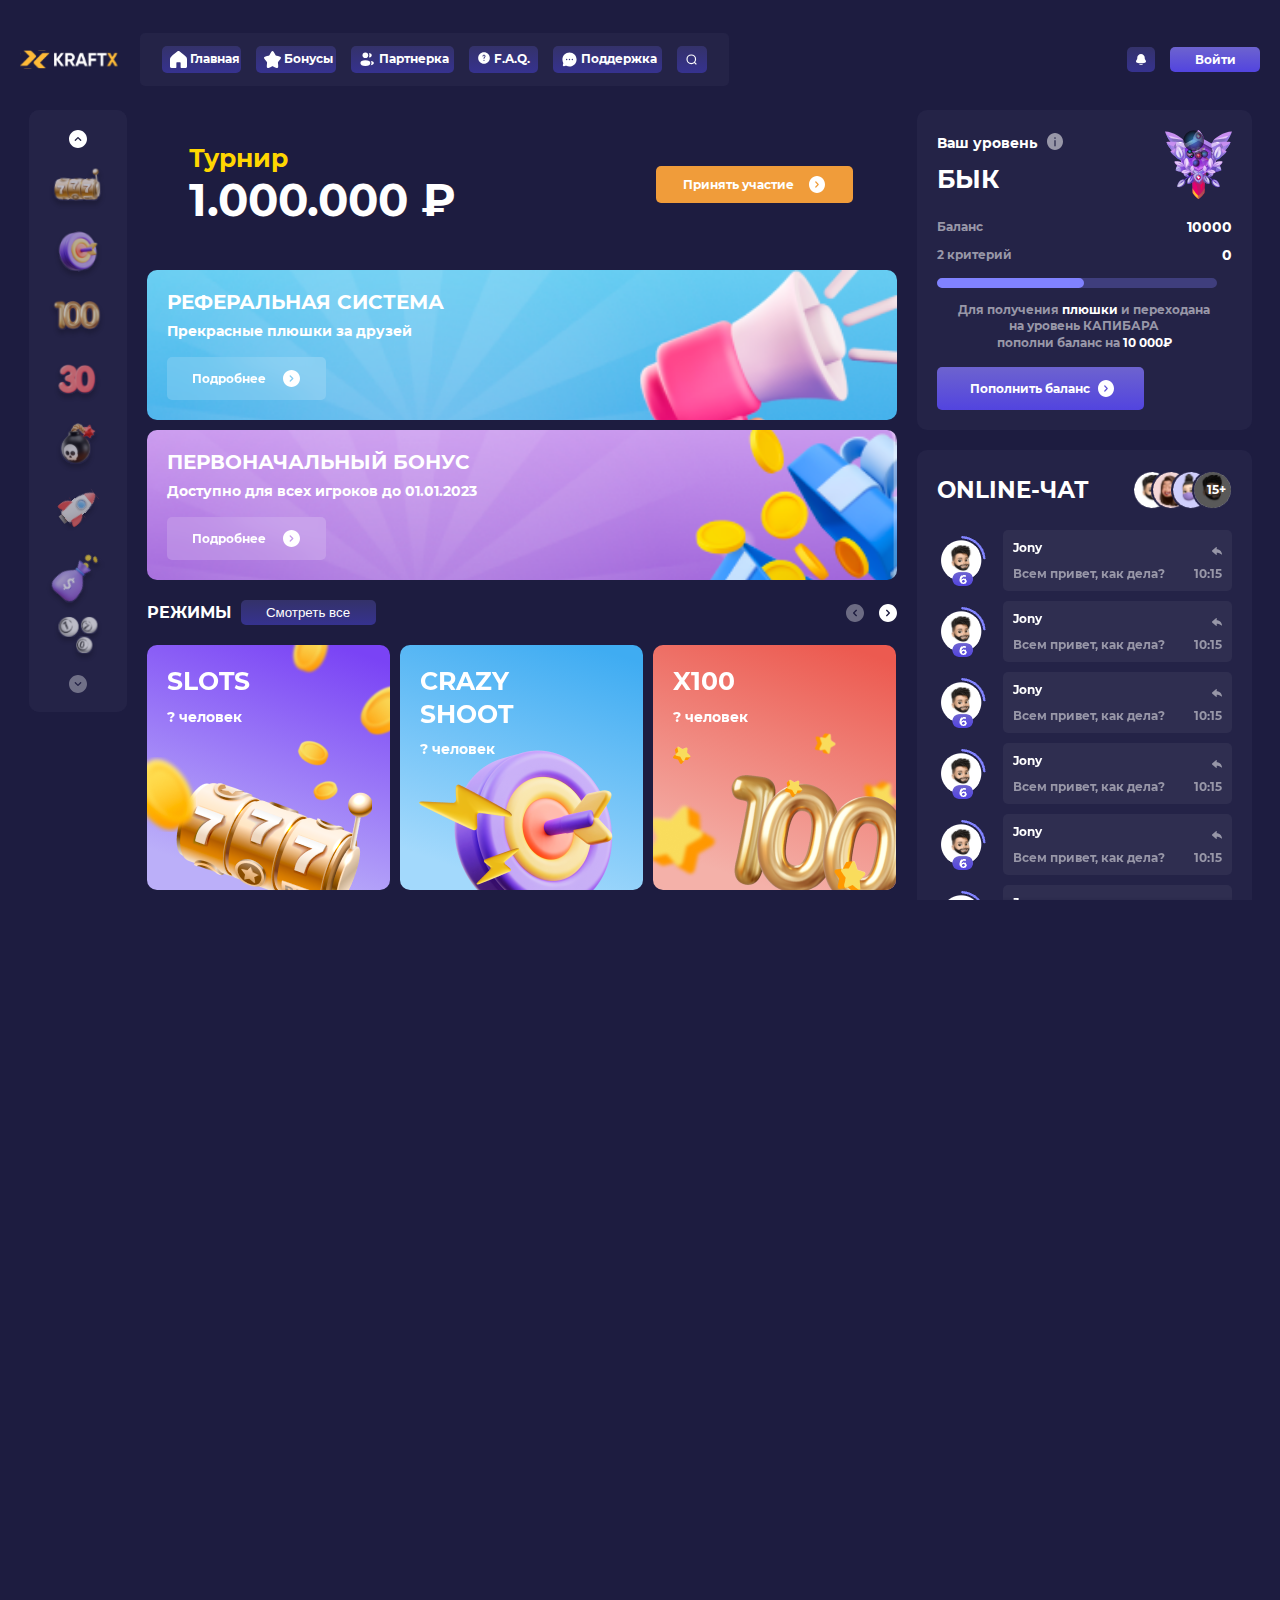
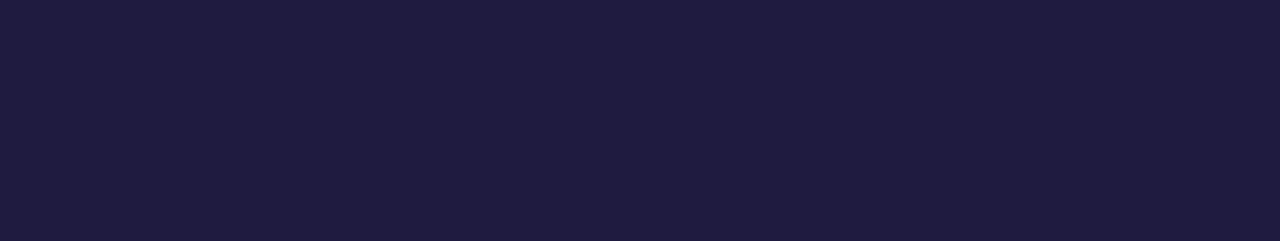
==== commit 439efd54: "wda" ====
--- a/index.html
+++ b/index.html
@@ -1,21 +1,1514 @@
 <!DOCTYPE html>
-<html lang="en">
+<html lang="ru">
   <head>
     <meta charset="UTF-8" />
     <meta name="viewport" content="width=device-width, initial-scale=1.0" />
-    <title>Document</title>
+    <link
+      rel="stylesheet"
+      href="https://cdn.jsdelivr.net/npm/swiper@11/swiper-bundle.min.css"
+    />
+    <link rel="stylesheet" href="css/main.css" />
+    <title>kraftX</title>
   </head>
-  <body>
-    <ul>
-      <li>
-        <a href="main.html">главная</a>
-      </li>
-      <li>
-        <a href="index2.html">главная 2</a>
-      </li>
-      <li>
-        <a href="x-hundred.html">x100</a>
-      </li>
-    </ul>
+  <body class="page">
+    <div class="wrapper">
+      <header class="header">
+        <div class="header__wrapper">
+          <div class="header__inner">
+            <img class="logo" src="img/logo.svg" alt="лого" />
+            <ul class="header__list">
+              <li>
+                <img src="img/Vector.svg" alt="icon" />
+                <a href="#">Главная</a>
+              </li>
+              <li>
+                <img src="img/Vector (1).svg" alt="icon" />
+                <a href="#">Бонусы</a>
+              </li>
+              <li>
+                <img src="img/Vector(2).svg" alt="icon" />
+                <a href="#">Партнерка</a>
+              </li>
+              <li>
+                <a href="#"><img src="img/Vector(3).svg" alt="icon" /></a>
+                <a href="#">F.A.Q.</a>
+              </li>
+              <li>
+                <img src="img/Vector(4).svg" alt="icon" />
+                <a href="#">Поддержка</a>
+              </li>
+              <li class="nav-search">
+                <input class="input-search" type="text" placeholder="Поиск" />
+                <img src="img/search.svg" alt="search" />
+              </li>
+            </ul>
+            <div class="header__item-btn">
+              <a href="#">
+                <img
+                  class="chat__send-wrap-img"
+                  src="img/Vector(5).svg"
+                  alt="иконка"
+                />
+              </a>
+              <button class="header__in-button">Войти</button>
+            </div>
+            <div class="header__burger">
+              <span></span>
+            </div>
+          </div>
+        </div>
+      </header>
+      <div class="mobile-menu">
+        <div class="mobile-menu-inner">
+          <ul class="mobile-list">
+            <li>
+              <a class="link-mobile" href="">Главная</a>
+            </li>
+            <li>
+              <a class="link-mobile" href="#">Бонусы</a>
+            </li>
+            <li>
+              <a class="link-mobile" href="">Партнерка</a>
+            </li>
+            <li>
+              <a class="link-mobile" href="#">FAQ</a>
+            </li>
+            <li>
+              <a class="link-mobile" href="#">Поддержка</a>
+            </li>
+            <li class="nav-search-mobile">
+              <input class="input-search" type="text" placeholder="Поиск" />
+              <img src="img/search.svg" alt="search" />
+            </li>
+            <li>
+              <button class="header__in-button-mob">Войти</button>
+            </li>
+          </ul>
+        </div>
+      </div>
+      <main class="content">
+        <section class="main-section">
+          <div class="container">
+            <div class="main-section__wrapper">
+              <!--the left slider-->
+              <div class="aside-wrapper">
+                <aside class="aside__first-two">
+                  <span class="aside-top"></span>
+                  <span class="aside-bottom"></span>
+                  <div class="swiper-button-prev-two">
+                    <img src="img/Vector (2).svg" alt="prev" />
+                  </div>
+                  <div class="swiper-button-next-two">
+                    <img src="img/Vector (33).svg" alt="next" />
+                  </div>
+                  <div class="swiper swiper-two">
+                    <div class="swiper-wrapper swiper-wrapper-two">
+                      <div class="swiper-slide swiper-slide-two">
+                        <a href="#" target="_blank">
+                          <img class="slide-1" src="img/game1.svg" alt="" />
+                        </a>
+                        <div class="slide-hover"></div>
+                      </div>
+                      <div class="swiper-slide swiper-slide-two">
+                        <a href="#" target="_blank">
+                          <img class="slide-2" src="img/game2.svg" alt="" />
+                        </a>
+                        <div class="slide-hover"></div>
+                      </div>
+                      <div class="swiper-slide swiper-slide-two">
+                        <a href="#" target="_blank">
+                          <img class="slide-3" src="img/game3.svg" alt="" />
+                        </a>
+                        <div class="slide-hover"></div>
+                      </div>
+                      <div class="swiper-slide swiper-slide-two">
+                        <a href="#" target="_blank">
+                          <img class="slide-4" src="img/game4.svg" alt="" />
+                        </a>
+                        <div class="slide-hover"></div>
+                      </div>
+                      <div class="swiper-slide swiper-slide-two">
+                        <a href="#" target="_blank">
+                          <img class="slide-5" src="img/game5.svg" alt="" />
+                        </a>
+                        <div class="slide-hover"></div>
+                      </div>
+                      <div class="swiper-slide swiper-slide-two">
+                        <a href="#" target="_blank">
+                          <img class="slide-6" src="img/game6.svg" alt="" />
+                        </a>
+                        <div class="slide-hover"></div>
+                      </div>
+                      <div class="swiper-slide swiper-slide-two">
+                        <a href="#" target="_blank">
+                          <img class="slide-7" src="img/game7.svg" alt="" />
+                        </a>
+                        <div class="slide-hover"></div>
+                      </div>
+                      <div class="swiper-slide swiper-slide-two">
+                        <a href="#" target="_blank">
+                          <img class="slide-8" src="img/game8.svg" alt="" />
+                        </a>
+                        <div class="slide-hover"></div>
+                      </div>
+                      <div class="swiper-slide swiper-slide-two">
+                        <a href="#" target="_blank">
+                          <img class="slide-1" src="img/game1.svg" alt="" />
+                        </a>
+                        <div class="slide-hover"></div>
+                      </div>
+                      <div class="swiper-slide swiper-slide-two">
+                        <a href="#" target="_blank">
+                          <img class="slide-2" src="img/game2.svg" alt="" />
+                        </a>
+                        <div class="slide-hover"></div>
+                      </div>
+                      <div class="swiper-slide swiper-slide-two">
+                        <a href="#" target="_blank">
+                          <img class="slide-3" src="img/game3.svg" alt="" />
+                        </a>
+                        <div class="slide-hover"></div>
+                      </div>
+                    </div>
+                  </div>
+                </aside>
+                <span class="aside-button aside-button-x-hundred">
+                  <div class="aside-button-info aside-button-info-x-hundred">
+                    <span></span>
+                    <p>1000</p>
+                  </div>
+                </span>
+              </div>
+              <div class="baners">
+                <a href="#">
+                  <div class="baners__top">
+                    <div class="baners__top-text">
+                      <h1>Турнир</h1>
+                      <h2>1.000.000 ₽</h2>
+                    </div>
+                    <button class="btn-hover">
+                      Принять участие
+                      <img
+                        class="btn-hover-img"
+                        src="img/Vector (6).svg"
+                        alt="icon"
+                      />
+                    </button>
+                  </div>
+                </a>
+                <div class="baners__centr">
+                  <div class="baners__centr-left">
+                    <!--ссылка перехода по клику баннера-->
+                    <a class="baners-link" href="#"></a>
+                    <div class="baners__centr-left-text">
+                      <h2>Реферальная система</h2>
+                      <h3>Прекрасные плюшки за друзей</h3>
+                    </div>
+                    <button class="btn-hover">
+                      <a href="#">Подробнее</a>
+                      <img
+                        class="btn-hover-img"
+                        src="img/Vector (6).svg"
+                        alt="icon"
+                      />
+                    </button>
+                  </div>
+                  <div class="baners__centr-left baners__centr-right">
+                    <!--ссылка перехода по клику баннера-->
+                    <a class="baners-link" href="#"></a>
+                    <div class="baners__centr-left-text">
+                      <h2>Первоначальный бонус</h2>
+                      <h3>Доступно для всех игроков до 01.01.2023</h3>
+                    </div>
+                    <button class="btn-hover">
+                      <a href="#">Подробнее</a>
+                      <img
+                        class="btn-hover-img"
+                        src="img/Vector (6).svg"
+                        alt="icon"
+                      />
+                    </button>
+                  </div>
+                </div>
+                <div class="nav-centr">
+                  <div class="nav-centr__item">
+                    <h2>Режимы</h2>
+                    <button>
+                      <a href="#">Смотреть все</a>
+                    </button>
+                  </div>
+                  <div class="centr-button-item">
+                    <div
+                      class="swiper-button-prev centr-button-prev swiper-button-disabled"
+                      tabindex="-1"
+                      role="button"
+                      aria-label="Previous slide"
+                      aria-controls="swiper-wrapper-53e3101ac05f168f9"
+                      aria-disabled="true"
+                    >
+                      <img src="img/Vector (2).svg" alt="prev" />
+                    </div>
+                    <div
+                      class="swiper-button-next centr-button-next"
+                      tabindex="0"
+                      role="button"
+                      aria-label="Next slide"
+                      aria-controls="swiper-wrapper-53e3101ac05f168f9"
+                      aria-disabled="false"
+                    >
+                      <img src="img/Vector (33).svg" alt="next" />
+                    </div>
+                  </div>
+                </div>
+                <div
+                  class="swiper mySwiper swiper-initialized swiper-horizontal swiper-backface-hidden"
+                >
+                  <div
+                    class="swiper-wrapper"
+                    id="swiper-wrapper-53c22858ede9c246"
+                    aria-live="polite"
+                  >
+                    <div
+                      class="swiper-slide swiper-slide-active"
+                      role="group"
+                      aria-label="1 / 5"
+                      style="width: 224.25px; margin-right: 10px"
+                    >
+                      <div class="swiper-slide-centr">
+                        <div class="swiper-slide slots slots-1-bg">
+                          <!--ссылка перехода по клику баннера-->
+                          <a class="baners-link" href="#"></a>
+                          <img class="slots-1-img" src="./img/s1.png" alt="" />
+                          <img class="ps-5" src="./img/ps-5.png" alt="" />
+                          <img class="ps-4" src="./img/ps-4.png" alt="" />
+                          <img class="ps-3" src="./img/ps-3.png" alt="" />
+                          <img class="ps-2" src="./img/ps-2.png" alt="" />
+                          <img class="ps-1" src="./img/ps1.png" alt="" />
+                          <a class="slots-2-text" href="#">
+                            <h3>Slots</h3>
+                            <p>? человек</p>
+                          </a>
+                        </div>
+                        <div class="swiper-slide slots slots-5 slots-5-bg">
+                          <!--ссылка перехода по клику баннера-->
+                          <a class="baners-link" href="#"></a>
+                          <img class="slots-5-img" src="./img/s5.png" alt="" />
+                          <img class="ps5-1" src="./img/ps5-1.png" alt="" />
+                          <img class="ps5-2" src="./img/ps5-2.png" alt="" />
+                          <img class="ps5-3" src="./img/ps5-2.png" alt="" />
+                          <a class="slots-2-text" href="#">
+                            <h3>Mines</h3>
+                            <p>? человек</p>
+                          </a>
+                        </div>
+                      </div>
+                    </div>
+                    <div
+                      class="swiper-slide swiper-slide-next"
+                      role="group"
+                      aria-label="2 / 5"
+                      style="width: 224.25px; margin-right: 10px"
+                    >
+                      <div class="swiper-slide-centr">
+                        <div class="swiper-slide slots slots-2 slots-2-bg">
+                          <!--ссылка перехода по клику баннера-->
+                          <a class="baners-link" href="#"></a>
+                          <img class="slots-2-img" src="./img/s2.png" alt="" />
+                          <img
+                            class="slots-2-icon"
+                            src="./img/Rectangle1.png"
+                            alt=""
+                          />
+                          <img
+                            class="slots-2-icon2"
+                            src="./img/Rectangle2.png"
+                            alt=""
+                          />
+                          <a class="slots-2-text" href="#">
+                            <h3>
+                              Crazy<br />
+                              shoot
+                            </h3>
+                            <p>? человек</p>
+                          </a>
+                        </div>
+                        <div class="swiper-slide slots slots-6 slots-6-bg">
+                          <!--ссылка перехода по клику баннера-->
+                          <a class="baners-link" href="#"></a>
+                          <img class="slots-6-img" src="./img/s6.png" alt="" />
+                          <img
+                            class="slots-6-icon1"
+                            src="./img/slots-6-icon1.png"
+                            alt=""
+                          />
+                          <img
+                            class="slots-6-icon2"
+                            src="./img/slots-6-icon.png"
+                            alt=""
+                          />
+                          <img
+                            class="slots-6-icon3"
+                            src="./img/slots-6-icon2.png"
+                            alt=""
+                          />
+                          <img
+                            class="slots-6-icon4"
+                            src="./img/slots-6-icon4.png"
+                            alt=""
+                          />
+                          <a class="slots-2-text" href="#">
+                            <h3>Crash</h3>
+                            <p>? человек</p>
+                          </a>
+                        </div>
+                      </div>
+                    </div>
+                    <div
+                      class="swiper-slide"
+                      role="group"
+                      aria-label="3 / 5"
+                      style="width: 224.25px; margin-right: 10px"
+                    >
+                      <div class="swiper-slide-centr">
+                        <div class="swiper-slide slots slots-2 slots-3-bg">
+                          <!--ссылка перехода по клику баннера-->
+                          <a class="baners-link" href="#"></a>
+                          <img class="slots-3-img" src="./img/s3.png" alt="" />
+                          <img
+                            class="slots-3-icon1"
+                            src="./img/slots-3-icon1.png"
+                            alt=""
+                          />
+                          <img
+                            class="slots-3-icon2"
+                            src="./img/slots-3-icon2.png"
+                            alt=""
+                          />
+                          <img
+                            class="slots-3-icon3"
+                            src="./img/slots-3-icon3.png"
+                            alt=""
+                          />
+                          <img
+                            class="slots-3-icon4"
+                            src="./img/slots-3-icon4.png"
+                            alt=""
+                          />
+                          <img
+                            class="slots-3-icon5"
+                            src="./img/slots-3-icon5.png"
+                            alt=""
+                          />
+                          <img
+                            class="slots-3-icon6"
+                            src="./img/slots-3-icon6.png"
+                            alt=""
+                          />
+                          <a class="slots-2-text" href="#">
+                            <h3>X100</h3>
+                            <p>? человек</p>
+                          </a>
+                        </div>
+                        <div class="swiper-slide slots slots-6 slots-0-bg">
+                          <!--ссылка перехода по клику баннера-->
+                          <a class="baners-link" href="#"></a>
+                          <img class="slots-0-img" src="./img/s0.png" alt="" />
+                          <img
+                            class="slots-0-icon1"
+                            src="./img/slots-0-icon1.png"
+                            alt=""
+                          />
+                          <img
+                            class="slots-0-icon2"
+                            src="./img/slots-0-icon2.png"
+                            alt=""
+                          />
+                          <img
+                            class="slots-0-icon3"
+                            src="./img/slots-0-icon3.png"
+                            alt=""
+                          />
+                          <img
+                            class="slots-0-icon4"
+                            src="./img/slots-0-icon4.png"
+                            alt=""
+                          />
+                          <a class="slots-2-text" href="#">
+                            <h3>coinflip</h3>
+                            <p>? человек</p>
+                          </a>
+                        </div>
+                      </div>
+                    </div>
+                    <div
+                      class="swiper-slide"
+                      role="group"
+                      aria-label="4 / 5"
+                      style="width: 224.25px; margin-right: 10px"
+                    >
+                      <div class="swiper-slide-centr">
+                        <div class="swiper-slide slots slots-2 slots-4-bg">
+                          <!--ссылка перехода по клику баннера-->
+                          <a class="baners-link" href="#"></a>
+                          <img class="slots-4-img" src="./img/s4.png" alt="" />
+                          <img
+                            class="slots-4-icon1"
+                            src="./img/slots-4-icon1.png"
+                            alt=""
+                          />
+                          <img
+                            class="slots-4-icon2"
+                            src="./img/slots-4-icon2.png"
+                            alt=""
+                          />
+                          <img
+                            class="slots-4-icon3"
+                            src="./img/slots-4-icon3.png"
+                            alt=""
+                          />
+                          <img
+                            class="slots-4-icon4"
+                            src="./img/slots-4-icon4.png"
+                            alt=""
+                          />
+                          <a class="slots-2-text" href="#">
+                            <h3>X300</h3>
+                            <p>? человек</p>
+                          </a>
+                        </div>
+                        <div class="swiper-slide slots slots-6 slots-7-bg">
+                          <!--ссылка перехода по клику баннера-->
+                          <a class="baners-link" href="#"></a>
+                          <img
+                            class="slots-7-icon1"
+                            src="./img/slots-7-icon1.png"
+                            alt=""
+                          />
+                          <img
+                            class="slots-7-icon2"
+                            src="./img/slots-7-icon2.png"
+                            alt=""
+                          />
+                          <img
+                            class="slots-7-icon3"
+                            src="./img/slots-7-icon3.png"
+                            alt=""
+                          />
+                          <img
+                            class="slots-7-icon4"
+                            src="./img/slots-7-icon4.png"
+                            alt=""
+                          />
+                          <img
+                            class="slots-7-icon5"
+                            src="./img/slots-7-icon5.png"
+                            alt=""
+                          />
+                          <img
+                            class="slots-7-icon6"
+                            src="./img/slots-7-icon6.png"
+                            alt=""
+                          />
+                          <a class="slots-2-text" href="#">
+                            <h3>keno</h3>
+                            <p>? человек</p>
+                          </a>
+                        </div>
+                      </div>
+                    </div>
+                    <div
+                      class="swiper-slide"
+                      role="group"
+                      aria-label="5 / 5"
+                      style="width: 224.25px; margin-right: 10px"
+                    >
+                      <div class="swiper-slide-centr">
+                        <div class="swiper-slide slots slots-7-bg">
+                          <!--ссылка перехода по клику баннера-->
+                          <a class="baners-link" href="#"></a>
+                          <a class="slots-2-text" href="#">
+                            <h3>Slots</h3>
+                            <p>? человек</p>
+                          </a>
+                        </div>
+                        <div class="swiper-slide slots slots-7-bg">
+                          <!--ссылка перехода по клику баннера-->
+                          <a class="baners-link" href="#"></a>
+                          <a class="slots-2-text" href="#">
+                            <h3>Mines</h3>
+                            <p>? человек</p>
+                          </a>
+                        </div>
+                      </div>
+                    </div>
+                  </div>
+
+                  <div class="swiper-pagination"></div>
+                  <span
+                    class="swiper-notification"
+                    aria-live="assertive"
+                    aria-atomic="true"
+                  ></span>
+                </div>
+                <!--the winnings section-->
+                <div class="win-table">
+                  <div class="win__section">
+                    <h3>Выигрыши</h3>
+                    <div class="win-text">
+                      <div class="win-text-top">
+                        <p data-tab="tab-1" class="tab-button tab-active">
+                          Все
+                        </p>
+                        <p data-tab="tab-2" class="tab-button">ТОП-недели</p>
+                        <p data-tab="tab-3" class="tab-button">ТОП-месяца</p>
+                      </div>
+
+                      <div class="win-text__buttons">
+                        <a href="#" id="button-prev"
+                          ><img src="img/Vector (2).svg" alt="prev"
+                        /></a>
+                        <a href="#" id="button-next"
+                          ><img src="img/Vector (33).svg" alt="next"
+                        /></a>
+                      </div>
+                    </div>
+                  </div>
+                  <div class="winnings__section">
+                    <table>
+                      <thead>
+                        <tr>
+                          <th class="tr-left">Игрок</th>
+                          <th class="tr-left">Игра</th>
+                          <th class="tr-left">Ставка</th>
+                          <th class="tr-left">Коэффициент</th>
+                          <th class="tr-left">Выигрыш</th>
+                        </tr>
+                      </thead>
+                      <tbody id="tab-1" class="tabs-content">
+                        <tr>
+                          <th>
+                            <div class="tab-content__prof">
+                              <img
+                                class="tab-content__img"
+                                src="img/img.png"
+                                alt="аватар"
+                              />
+                              <p class="tab-content__name">Kenneth Collins</p>
+                            </div>
+                          </th>
+                          <th>
+                            <div class="lots lots1">Slots</div>
+                          </th>
+                          <th>
+                            <div class="tab-content__count">
+                              <p>56</p>
+                              <img src="img/money.svg" alt="money" />
+                            </div>
+                          </th>
+                          <th>
+                            <p class="tab-content__kaf">0.00x</p>
+                          </th>
+                          <th>
+                            <div class="tab-content__count tab-content__count2">
+                              <p>56</p>
+                              <img src="img/money.svg" alt="money" />
+                            </div>
+                          </th>
+                        </tr>
+                        <tr>
+                          <th>
+                            <div class="tab-content__prof">
+                              <img
+                                class="tab-content__img"
+                                src="img/img.png"
+                                alt="аватар"
+                              />
+                              <p class="tab-content__name">Kenneth Collins</p>
+                            </div>
+                          </th>
+                          <th>
+                            <div class="lots lots2">Crazy shoot</div>
+                          </th>
+                          <th>
+                            <div class="tab-content__count">
+                              <p>56</p>
+                              <img src="img/money.svg" alt="money" />
+                            </div>
+                          </th>
+                          <th>
+                            <p class="tab-content__kaf">0.00x</p>
+                          </th>
+                          <th>
+                            <div class="tab-content__count tab-content__count2">
+                              <p>56</p>
+                              <img src="img/money.svg" alt="money" />
+                            </div>
+                          </th>
+                        </tr>
+                        <tr>
+                          <th>
+                            <div class="tab-content__prof">
+                              <img
+                                class="tab-content__img"
+                                src="img/img.png"
+                                alt="аватар"
+                              />
+                              <p class="tab-content__name">Kenneth Collins</p>
+                            </div>
+                          </th>
+                          <th>
+                            <div class="lots lots3">x100</div>
+                          </th>
+                          <th>
+                            <div class="tab-content__count">
+                              <p>56</p>
+                              <img src="img/money.svg" alt="money" />
+                            </div>
+                          </th>
+                          <th>
+                            <p class="tab-content__kaf">0.00x</p>
+                          </th>
+                          <th>
+                            <div class="tab-content__count tab-content__count2">
+                              <p>56</p>
+                              <img src="img/money.svg" alt="money" />
+                            </div>
+                          </th>
+                        </tr>
+                        <tr>
+                          <th>
+                            <div class="tab-content__prof">
+                              <img
+                                class="tab-content__img"
+                                src="img/img.png"
+                                alt="аватар"
+                              />
+                              <p class="tab-content__name">Kenneth Collins</p>
+                            </div>
+                          </th>
+                          <th>
+                            <div class="lots lots4">x30</div>
+                          </th>
+                          <th>
+                            <div class="tab-content__count">
+                              <p>56</p>
+                              <img src="img/money.svg" alt="money" />
+                            </div>
+                          </th>
+                          <th>
+                            <p class="tab-content__kaf">0.00x</p>
+                          </th>
+                          <th>
+                            <div class="tab-content__count tab-content__count2">
+                              <p>56</p>
+                              <img src="img/money.svg" alt="money" />
+                            </div>
+                          </th>
+                        </tr>
+                        <tr>
+                          <th>
+                            <div class="tab-content__prof">
+                              <img
+                                class="tab-content__img"
+                                src="img/img.png"
+                                alt="аватар"
+                              />
+                              <p class="tab-content__name">Kenneth Collins</p>
+                            </div>
+                          </th>
+                          <th>
+                            <div class="lots lots3">Mines</div>
+                          </th>
+                          <th>
+                            <div class="tab-content__count">
+                              <p>56</p>
+                              <img src="img/money.svg" alt="money" />
+                            </div>
+                          </th>
+                          <th>
+                            <p class="tab-content__kaf">0.00x</p>
+                          </th>
+                          <th>
+                            <div class="tab-content__count tab-content__count2">
+                              <p>56</p>
+                              <img src="img/money.svg" alt="money" />
+                            </div>
+                          </th>
+                        </tr>
+                        <tr>
+                          <th>
+                            <div class="tab-content__prof">
+                              <img
+                                class="tab-content__img"
+                                src="img/img.png"
+                                alt="аватар"
+                              />
+                              <p class="tab-content__name">Kenneth Collins</p>
+                            </div>
+                          </th>
+                          <th>
+                            <div class="lots lots1">Crash</div>
+                          </th>
+                          <th>
+                            <div class="tab-content__count">
+                              <p>56</p>
+                              <img src="img/money.svg" alt="money" />
+                            </div>
+                          </th>
+                          <th>
+                            <p class="tab-content__kaf">0.00x</p>
+                          </th>
+                          <th>
+                            <div class="tab-content__count tab-content__count2">
+                              <p>56</p>
+                              <img src="img/money.svg" alt="money" />
+                            </div>
+                          </th>
+                        </tr>
+                        <tr>
+                          <th>
+                            <div class="tab-content__prof">
+                              <img
+                                class="tab-content__img"
+                                src="img/img.png"
+                                alt="аватар"
+                              />
+                              <p class="tab-content__name">Kenneth Collins</p>
+                            </div>
+                          </th>
+                          <th>
+                            <div class="lots lots2">Keno</div>
+                          </th>
+                          <th>
+                            <div class="tab-content__count">
+                              <p>56</p>
+                              <img src="img/money.svg" alt="money" />
+                            </div>
+                          </th>
+                          <th>
+                            <p class="tab-content__kaf">0.00x</p>
+                          </th>
+                          <th>
+                            <div class="tab-content__count tab-content__count2">
+                              <p>56</p>
+                              <img src="img/money.svg" alt="money" />
+                            </div>
+                          </th>
+                        </tr>
+                      </tbody>
+                      <tbody id="tab-2" class="tabs-content tab-hidden">
+                        <tr>
+                          <th>
+                            <div class="tab-content__prof">
+                              <img
+                                class="tab-content__img"
+                                src="img/img.png"
+                                alt="аватар"
+                              />
+                              <p class="tab-content__name">Kenneth Collins</p>
+                            </div>
+                          </th>
+                          <th>
+                            <div class="lots lots1">Slots</div>
+                          </th>
+                          <th>
+                            <div class="tab-content__count">
+                              <p>56</p>
+                              <img src="img/money.svg" alt="money" />
+                            </div>
+                          </th>
+                          <th>
+                            <p class="tab-content__kaf">0.00x</p>
+                          </th>
+                          <th>
+                            <div class="tab-content__count tab-content__count2">
+                              <p>56</p>
+                              <img src="img/money.svg" alt="money" />
+                            </div>
+                          </th>
+                        </tr>
+                        <tr>
+                          <th>
+                            <div class="tab-content__prof">
+                              <img
+                                class="tab-content__img"
+                                src="img/img.png"
+                                alt="аватар"
+                              />
+                              <p class="tab-content__name">Kenneth Collins</p>
+                            </div>
+                          </th>
+                          <th>
+                            <div class="lots lots2">Crazy shoot</div>
+                          </th>
+                          <th>
+                            <div class="tab-content__count">
+                              <p>56</p>
+                              <img src="img/money.svg" alt="money" />
+                            </div>
+                          </th>
+                          <th>
+                            <p class="tab-content__kaf">0.00x</p>
+                          </th>
+                          <th>
+                            <div class="tab-content__count tab-content__count2">
+                              <p>56</p>
+                              <img src="img/money.svg" alt="money" />
+                            </div>
+                          </th>
+                        </tr>
+                      </tbody>
+                      <tbody id="tab-3" class="tabs-content tab-hidden">
+                        <tr>
+                          <th>
+                            <div class="tab-content__prof">
+                              <img
+                                class="tab-content__img"
+                                src="img/img.png"
+                                alt="аватар"
+                              />
+                              <p class="tab-content__name">Kenneth Collins</p>
+                            </div>
+                          </th>
+                          <th>
+                            <div class="lots lots1">Slots</div>
+                          </th>
+                          <th>
+                            <div class="tab-content__count">
+                              <p>56</p>
+                              <img src="img/money.svg" alt="money" />
+                            </div>
+                          </th>
+                          <th>
+                            <p class="tab-content__kaf">0.00x</p>
+                          </th>
+                          <th>
+                            <div class="tab-content__count tab-content__count2">
+                              <p>56</p>
+                              <img src="img/money.svg" alt="money" />
+                            </div>
+                          </th>
+                        </tr>
+                      </tbody>
+                    </table>
+                  </div>
+                </div>
+                <!--end the winnings section-->
+              </div>
+              <div class="aside-left-wrapper">
+                <div class="aside-left">
+                  <div class="aside-left__top">
+                    <div class="aside-left__top-item">
+                      <div class="aside-left__top-text">
+                        <p>Ваш уровень</p>
+                        <a class="info-visible" href="#"
+                          ><img src="img/Vector (32).svg" alt="icon" />
+                          <div class="info-hidden"></div
+                        ></a>
+                      </div>
+                      <h4>Бык</h4>
+                    </div>
+                    <div class="aside-left__top-image">
+                      <img src="img/Group.svg" alt="icon" />
+                    </div>
+                  </div>
+                  <div class="aside-left__centr">
+                    <div class="aside-left__centr-text">
+                      <p>Баланс</p>
+                      <span>10000</span>
+                    </div>
+                    <div class="aside-left__centr-text">
+                      <p>2 критерий</p>
+                      <span>0</span>
+                    </div>
+                  </div>
+                  <div class="aside-level-line__container">
+                    <div class="aside-level__line-1"></div>
+                    <div class="aside-level__line-2"></div>
+                  </div>
+                  <div class="get-bounuses">
+                    <p>Для получения <span>плюшки</span> и переходана</p>
+                    <p>на уровень КАПИБАРА</p>
+                    <p>пополни баланс на <span>10 000₽</span></p>
+                  </div>
+                  <div class="up-balance">
+                    <button class="btn-hover">
+                      <a href="#">Пополнить баланс</a>
+                      <img
+                        class="btn-hover-img"
+                        src="img/Vector (6).svg"
+                        alt="icon"
+                      />
+                    </button>
+                  </div>
+                </div>
+                <div class="aside-left__chat">
+                  <div class="aside-left__chat-top">
+                    <h3>Online-чат</h3>
+                    <div class="aside-left__chat-images">
+                      <img src="img/img.png" alt="profile" />
+                      <img src="img/img (1).png" alt="profile" />
+                      <img src="img/img (2).png" alt="profile" />
+                      <div class="chat-numbers">
+                        <img src="img/img (3).png" alt="profile" />
+                        <p>15+</p>
+                      </div>
+                    </div>
+                  </div>
+                  <div class="aside-left__chat-text">
+                    <div class="chat-group__article-container">
+                      <img src="img/person level.png" alt="person-icon" />
+                      <div class="chat-group__container">
+                        <div>
+                          <div class="chat-container-1">
+                            <h5>Jony</h5>
+                            <a href="#"
+                              ><img
+                                class="chat-share__icon"
+                                src="img/Vector (45).svg"
+                                alt="share icon"
+                            /></a>
+                          </div>
+                        </div>
+                        <div class="chat-container-2">
+                          <p>Всем привет, как дела?</p>
+                          <p>10:15</p>
+                        </div>
+                      </div>
+                    </div>
+                    <div class="chat-group__article-container">
+                      <img src="img/person level.png" alt="person-icon" />
+                      <div class="chat-group__container">
+                        <div>
+                          <div class="chat-container-1">
+                            <h5>Jony</h5>
+                            <a href="#"
+                              ><img
+                                class="chat-share__icon"
+                                src="img/Vector (45).svg"
+                                alt="share icon"
+                            /></a>
+                          </div>
+                        </div>
+                        <div class="chat-container-2">
+                          <p>Всем привет, как дела?</p>
+                          <p>10:15</p>
+                        </div>
+                      </div>
+                    </div>
+                    <div class="chat-group__article-container">
+                      <img src="img/person level.png" alt="person-icon" />
+                      <div class="chat-group__container">
+                        <div>
+                          <div class="chat-container-1">
+                            <h5>Jony</h5>
+                            <a href="#"
+                              ><img
+                                class="chat-share__icon"
+                                src="img/Vector (45).svg"
+                                alt="share icon"
+                            /></a>
+                          </div>
+                        </div>
+                        <div class="chat-container-2">
+                          <p>Всем привет, как дела?</p>
+                          <p>10:15</p>
+                        </div>
+                      </div>
+                    </div>
+                    <div class="chat-group__article-container">
+                      <img src="img/person level.png" alt="person-icon" />
+                      <div class="chat-group__container">
+                        <div>
+                          <div class="chat-container-1">
+                            <h5>Jony</h5>
+                            <a href="#"
+                              ><img
+                                class="chat-share__icon"
+                                src="img/Vector (45).svg"
+                                alt="share icon"
+                            /></a>
+                          </div>
+                        </div>
+                        <div class="chat-container-2">
+                          <p>Всем привет, как дела?</p>
+                          <p>10:15</p>
+                        </div>
+                      </div>
+                    </div>
+                    <div class="chat-group__article-container">
+                      <img src="img/person level.png" alt="person-icon" />
+                      <div class="chat-group__container">
+                        <div>
+                          <div class="chat-container-1">
+                            <h5>Jony</h5>
+                            <a href="#"
+                              ><img
+                                class="chat-share__icon"
+                                src="img/Vector (45).svg"
+                                alt="share icon"
+                            /></a>
+                          </div>
+                        </div>
+                        <div class="chat-container-2">
+                          <p>Всем привет, как дела?</p>
+                          <p>10:15</p>
+                        </div>
+                      </div>
+                    </div>
+                    <div class="chat-group__article-container">
+                      <img src="img/person level.png" alt="person-icon" />
+                      <div class="chat-group__container">
+                        <div>
+                          <div class="chat-container-1">
+                            <h5>Jony</h5>
+                            <a href="#"
+                              ><img
+                                class="chat-share__icon"
+                                src="img/Vector (45).svg"
+                                alt="share icon"
+                            /></a>
+                          </div>
+                        </div>
+                        <div class="chat-container-2">
+                          <p>Всем привет, как дела?</p>
+                          <p>10:15</p>
+                        </div>
+                      </div>
+                    </div>
+                    <div class="chat-group__article-container">
+                      <img src="img/person level.png" alt="person-icon" />
+                      <div class="chat-group__container">
+                        <div>
+                          <div class="chat-container-1">
+                            <h5>Jony</h5>
+                            <a href="#"
+                              ><img
+                                class="chat-share__icon"
+                                src="img/Vector (45).svg"
+                                alt="share icon"
+                            /></a>
+                          </div>
+                        </div>
+                        <div class="chat-container-2">
+                          <p>Всем привет, как дела?</p>
+                          <p>10:15</p>
+                        </div>
+                      </div>
+                    </div>
+                  </div>
+                  <div class="message-btn">
+                    <form method="" action="" class="chat-functions">
+                      <input type="text" placeholder="Введите сообщение..." />
+                      <div class="chat__send-messages-container">
+                        <a href="#"><img src="img/Icon.svg" alt="" /></a>
+                        <input
+                          class="chat__send-message"
+                          type="submit"
+                          value=""
+                        />
+                        <div class="chat__send-wrap">
+                          <img
+                            class="chat__send-wrap-img"
+                            src="img/Property 1= Post.svg"
+                            alt=""
+                          />
+                        </div>
+                      </div>
+                    </form>
+                  </div>
+                </div>
+              </div>
+            </div>
+          </div>
+        </section>
+        <!-- <div class="win-table">
+          <div class="win__section">
+            <h3>Выигрыши</h3>
+            <div class="win-text">
+              <div class="win-text-top">
+                <p data-tab="tab-1" class="tab-button tab-active">Все</p>
+                <p data-tab="tab-2" class="tab-button">ТОП-недели</p>
+                <p data-tab="tab-3" class="tab-button">ТОП-месяца</p>
+              </div>
+
+              <div class="win-text__buttons">
+                <a href="#" id="button-prev"
+                  ><img src="img/Vector (2).svg" alt="prev"
+                /></a>
+                <a href="#" id="button-next"
+                  ><img src="img/Vector (33).svg" alt="next"
+                /></a>
+              </div>
+            </div>
+          </div>
+          <div class="winnings__section">
+            <table>
+              <thead>
+                <tr>
+                  <th class="tr-left">Игрок</th>
+                  <th class="tr-left">Игра</th>
+                  <th class="tr-left">Ставка</th>
+                  <th class="tr-left">Коэффициент</th>
+                  <th class="tr-left">Выигрыш</th>
+                </tr>
+              </thead>
+              <tbody id="tab-1" class="tabs-content">
+                <tr>
+                  <th>
+                    <div class="tab-content__prof">
+                      <img
+                        class="tab-content__img"
+                        src="img/img.png"
+                        alt="аватар"
+                      />
+                      <p class="tab-content__name">Kenneth Collins</p>
+                    </div>
+                  </th>
+                  <th>
+                    <div class="lots lots1">Slots</div>
+                  </th>
+                  <th>
+                    <div class="tab-content__count">
+                      <p>56</p>
+                      <img src="img/money.svg" alt="money" />
+                    </div>
+                  </th>
+                  <th>
+                    <p class="tab-content__kaf">0.00x</p>
+                  </th>
+                  <th>
+                    <div class="tab-content__count tab-content__count2">
+                      <p>56</p>
+                      <img src="img/money.svg" alt="money" />
+                    </div>
+                  </th>
+                </tr>
+                <tr>
+                  <th>
+                    <div class="tab-content__prof">
+                      <img
+                        class="tab-content__img"
+                        src="img/img.png"
+                        alt="аватар"
+                      />
+                      <p class="tab-content__name">Kenneth Collins</p>
+                    </div>
+                  </th>
+                  <th>
+                    <div class="lots lots2">Crazy shoot</div>
+                  </th>
+                  <th>
+                    <div class="tab-content__count">
+                      <p>56</p>
+                      <img src="img/money.svg" alt="money" />
+                    </div>
+                  </th>
+                  <th>
+                    <p class="tab-content__kaf">0.00x</p>
+                  </th>
+                  <th>
+                    <div class="tab-content__count tab-content__count2">
+                      <p>56</p>
+                      <img src="img/money.svg" alt="money" />
+                    </div>
+                  </th>
+                </tr>
+                <tr>
+                  <th>
+                    <div class="tab-content__prof">
+                      <img
+                        class="tab-content__img"
+                        src="img/img.png"
+                        alt="аватар"
+                      />
+                      <p class="tab-content__name">Kenneth Collins</p>
+                    </div>
+                  </th>
+                  <th>
+                    <div class="lots lots3">x100</div>
+                  </th>
+                  <th>
+                    <div class="tab-content__count">
+                      <p>56</p>
+                      <img src="img/money.svg" alt="money" />
+                    </div>
+                  </th>
+                  <th>
+                    <p class="tab-content__kaf">0.00x</p>
+                  </th>
+                  <th>
+                    <div class="tab-content__count tab-content__count2">
+                      <p>56</p>
+                      <img src="img/money.svg" alt="money" />
+                    </div>
+                  </th>
+                </tr>
+                <tr>
+                  <th>
+                    <div class="tab-content__prof">
+                      <img
+                        class="tab-content__img"
+                        src="img/img.png"
+                        alt="аватар"
+                      />
+                      <p class="tab-content__name">Kenneth Collins</p>
+                    </div>
+                  </th>
+                  <th>
+                    <div class="lots lots4">x30</div>
+                  </th>
+                  <th>
+                    <div class="tab-content__count">
+                      <p>56</p>
+                      <img src="img/money.svg" alt="money" />
+                    </div>
+                  </th>
+                  <th>
+                    <p class="tab-content__kaf">0.00x</p>
+                  </th>
+                  <th>
+                    <div class="tab-content__count tab-content__count2">
+                      <p>56</p>
+                      <img src="img/money.svg" alt="money" />
+                    </div>
+                  </th>
+                </tr>
+                <tr>
+                  <th>
+                    <div class="tab-content__prof">
+                      <img
+                        class="tab-content__img"
+                        src="img/img.png"
+                        alt="аватар"
+                      />
+                      <p class="tab-content__name">Kenneth Collins</p>
+                    </div>
+                  </th>
+                  <th>
+                    <div class="lots lots3">Mines</div>
+                  </th>
+                  <th>
+                    <div class="tab-content__count">
+                      <p>56</p>
+                      <img src="img/money.svg" alt="money" />
+                    </div>
+                  </th>
+                  <th>
+                    <p class="tab-content__kaf">0.00x</p>
+                  </th>
+                  <th>
+                    <div class="tab-content__count tab-content__count2">
+                      <p>56</p>
+                      <img src="img/money.svg" alt="money" />
+                    </div>
+                  </th>
+                </tr>
+                <tr>
+                  <th>
+                    <div class="tab-content__prof">
+                      <img
+                        class="tab-content__img"
+                        src="img/img.png"
+                        alt="аватар"
+                      />
+                      <p class="tab-content__name">Kenneth Collins</p>
+                    </div>
+                  </th>
+                  <th>
+                    <div class="lots lots1">Crash</div>
+                  </th>
+                  <th>
+                    <div class="tab-content__count">
+                      <p>56</p>
+                      <img src="img/money.svg" alt="money" />
+                    </div>
+                  </th>
+                  <th>
+                    <p class="tab-content__kaf">0.00x</p>
+                  </th>
+                  <th>
+                    <div class="tab-content__count tab-content__count2">
+                      <p>56</p>
+                      <img src="img/money.svg" alt="money" />
+                    </div>
+                  </th>
+                </tr>
+                <tr>
+                  <th>
+                    <div class="tab-content__prof">
+                      <img
+                        class="tab-content__img"
+                        src="img/img.png"
+                        alt="аватар"
+                      />
+                      <p class="tab-content__name">Kenneth Collins</p>
+                    </div>
+                  </th>
+                  <th>
+                    <div class="lots lots2">Keno</div>
+                  </th>
+                  <th>
+                    <div class="tab-content__count">
+                      <p>56</p>
+                      <img src="img/money.svg" alt="money" />
+                    </div>
+                  </th>
+                  <th>
+                    <p class="tab-content__kaf">0.00x</p>
+                  </th>
+                  <th>
+                    <div class="tab-content__count tab-content__count2">
+                      <p>56</p>
+                      <img src="img/money.svg" alt="money" />
+                    </div>
+                  </th>
+                </tr>
+              </tbody>
+              <tbody id="tab-2" class="tabs-content tab-hidden">
+                <tr>
+                  <th>
+                    <div class="tab-content__prof">
+                      <img
+                        class="tab-content__img"
+                        src="img/img.png"
+                        alt="аватар"
+                      />
+                      <p class="tab-content__name">Kenneth Collins</p>
+                    </div>
+                  </th>
+                  <th>
+                    <div class="lots lots1">Slots</div>
+                  </th>
+                  <th>
+                    <div class="tab-content__count">
+                      <p>56</p>
+                      <img src="img/money.svg" alt="money" />
+                    </div>
+                  </th>
+                  <th>
+                    <p class="tab-content__kaf">0.00x</p>
+                  </th>
+                  <th>
+                    <div class="tab-content__count tab-content__count2">
+                      <p>56</p>
+                      <img src="img/money.svg" alt="money" />
+                    </div>
+                  </th>
+                </tr>
+                <tr>
+                  <th>
+                    <div class="tab-content__prof">
+                      <img
+                        class="tab-content__img"
+                        src="img/img.png"
+                        alt="аватар"
+                      />
+                      <p class="tab-content__name">Kenneth Collins</p>
+                    </div>
+                  </th>
+                  <th>
+                    <div class="lots lots2">Crazy shoot</div>
+                  </th>
+                  <th>
+                    <div class="tab-content__count">
+                      <p>56</p>
+                      <img src="img/money.svg" alt="money" />
+                    </div>
+                  </th>
+                  <th>
+                    <p class="tab-content__kaf">0.00x</p>
+                  </th>
+                  <th>
+                    <div class="tab-content__count tab-content__count2">
+                      <p>56</p>
+                      <img src="img/money.svg" alt="money" />
+                    </div>
+                  </th>
+                </tr>
+              </tbody>
+              <tbody id="tab-3" class="tabs-content tab-hidden">
+                <tr>
+                  <th>
+                    <div class="tab-content__prof">
+                      <img
+                        class="tab-content__img"
+                        src="img/img.png"
+                        alt="аватар"
+                      />
+                      <p class="tab-content__name">Kenneth Collins</p>
+                    </div>
+                  </th>
+                  <th>
+                    <div class="lots lots1">Slots</div>
+                  </th>
+                  <th>
+                    <div class="tab-content__count">
+                      <p>56</p>
+                      <img src="img/money.svg" alt="money" />
+                    </div>
+                  </th>
+                  <th>
+                    <p class="tab-content__kaf">0.00x</p>
+                  </th>
+                  <th>
+                    <div class="tab-content__count tab-content__count2">
+                      <p>56</p>
+                      <img src="img/money.svg" alt="money" />
+                    </div>
+                  </th>
+                </tr>
+              </tbody>
+            </table>
+          </div>
+        </div> -->
+      </main>
+      <footer class="footer">
+        <div class="footer__wrapper">
+          <ul>
+            <li>
+              <a href="#">Контакты</a>
+            </li>
+            <li>
+              <a href="#">Соглашение</a>
+            </li>
+            <li>
+              <a href="#">Политика конфиденциальности</a>
+            </li>
+          </ul>
+          <ul>
+            <li>
+              <p>социальные сети</p>
+            </li>
+            <li>
+              <a href="#">
+                <img src="img/telegram.svg" alt="telegram" />
+              </a>
+            </li>
+            <li>
+              <a href="#">
+                <img src="img/vk.svg" alt="vk" />
+              </a>
+            </li>
+          </ul>
+        </div>
+      </footer>
+      <section class="nav-down">
+        <ul>
+          <li>
+            <a href="level.html">уровень</a>
+          </li>
+          <li>
+            <a href="chat.html">чат</a>
+          </li>
+          <li>
+            <a href="records.html">рекорды</a>
+          </li>
+        </ul>
+      </section>
+    </div>
+    <script src="https://cdn.jsdelivr.net/npm/swiper@11/swiper-bundle.min.js"></script>
+    <script src="js/script.js"></script>
+    <script src="js/swiper.js"></script>
   </body>
 </html>
--- a/css/main.css
+++ b/css/main.css
@@ -0,0 +1,2 @@
+@import url(../css/index.css);
+@import url(../css/x-hundred.css);
